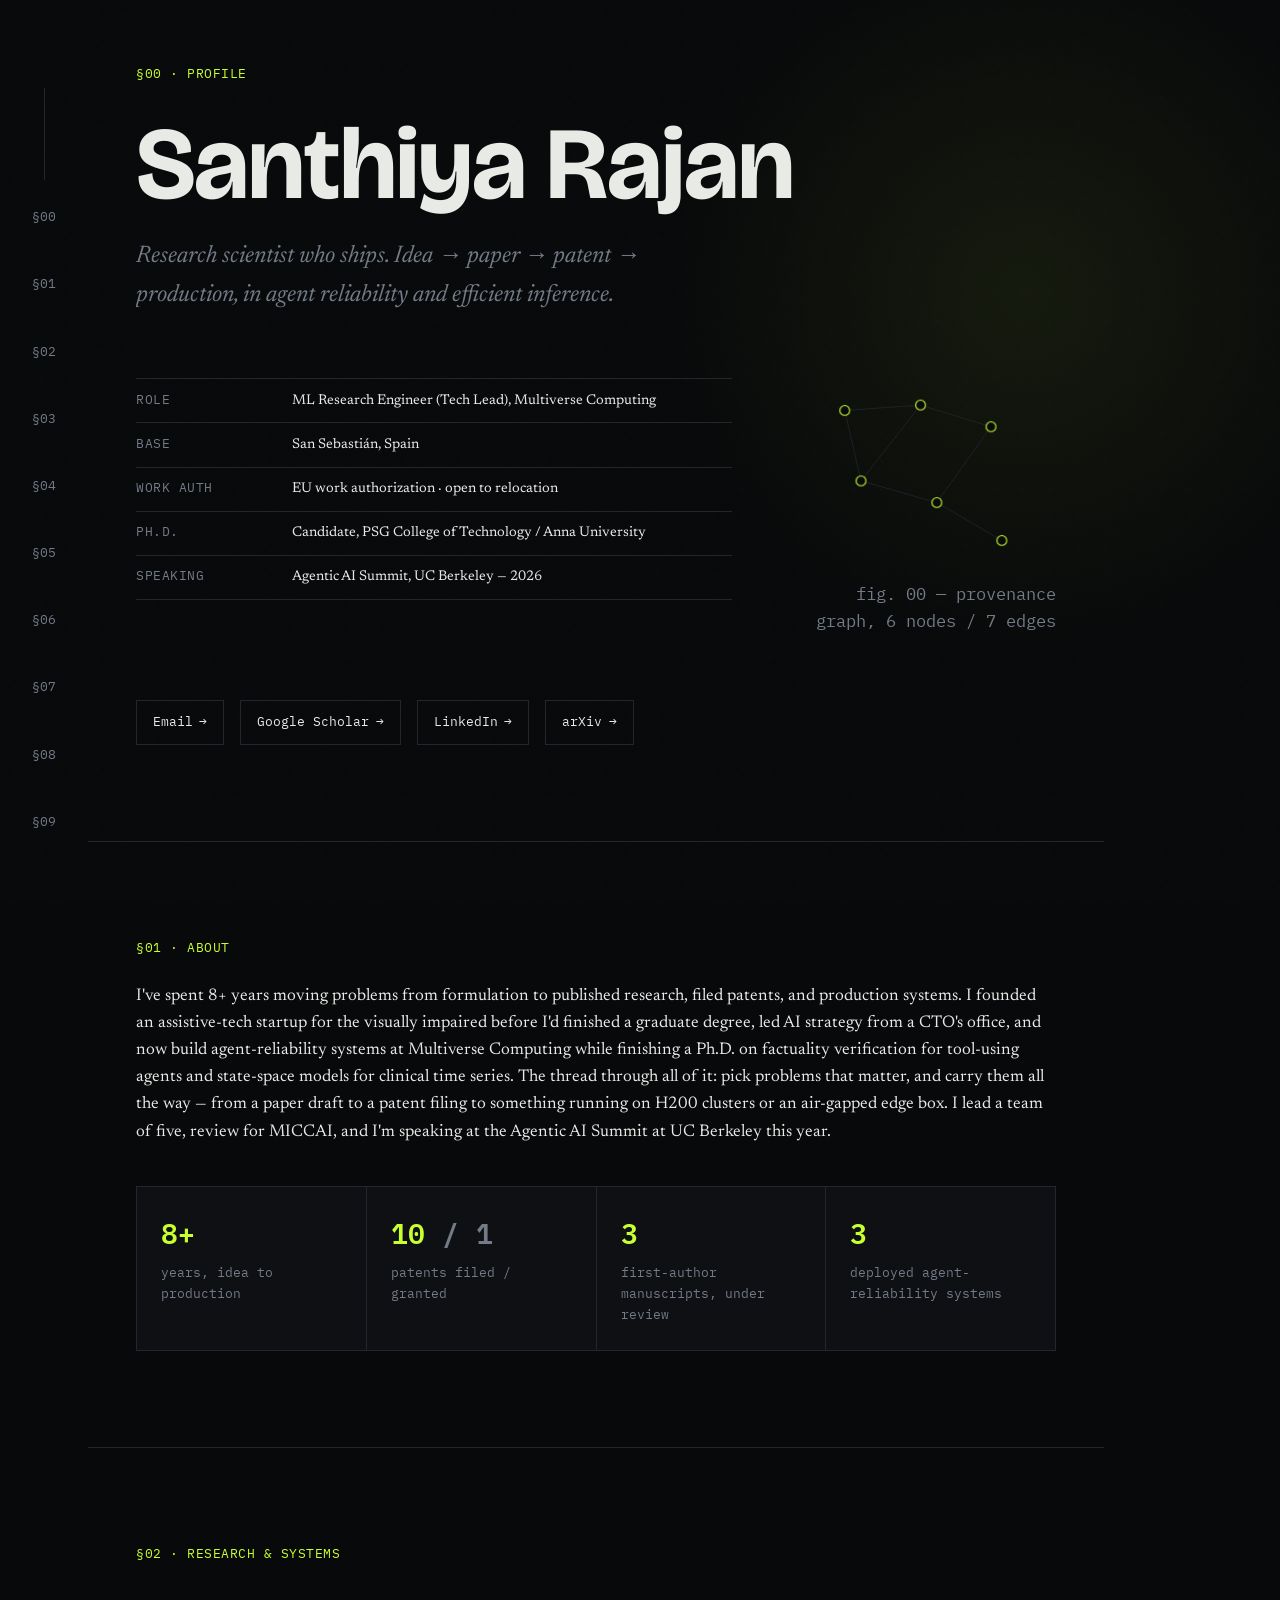
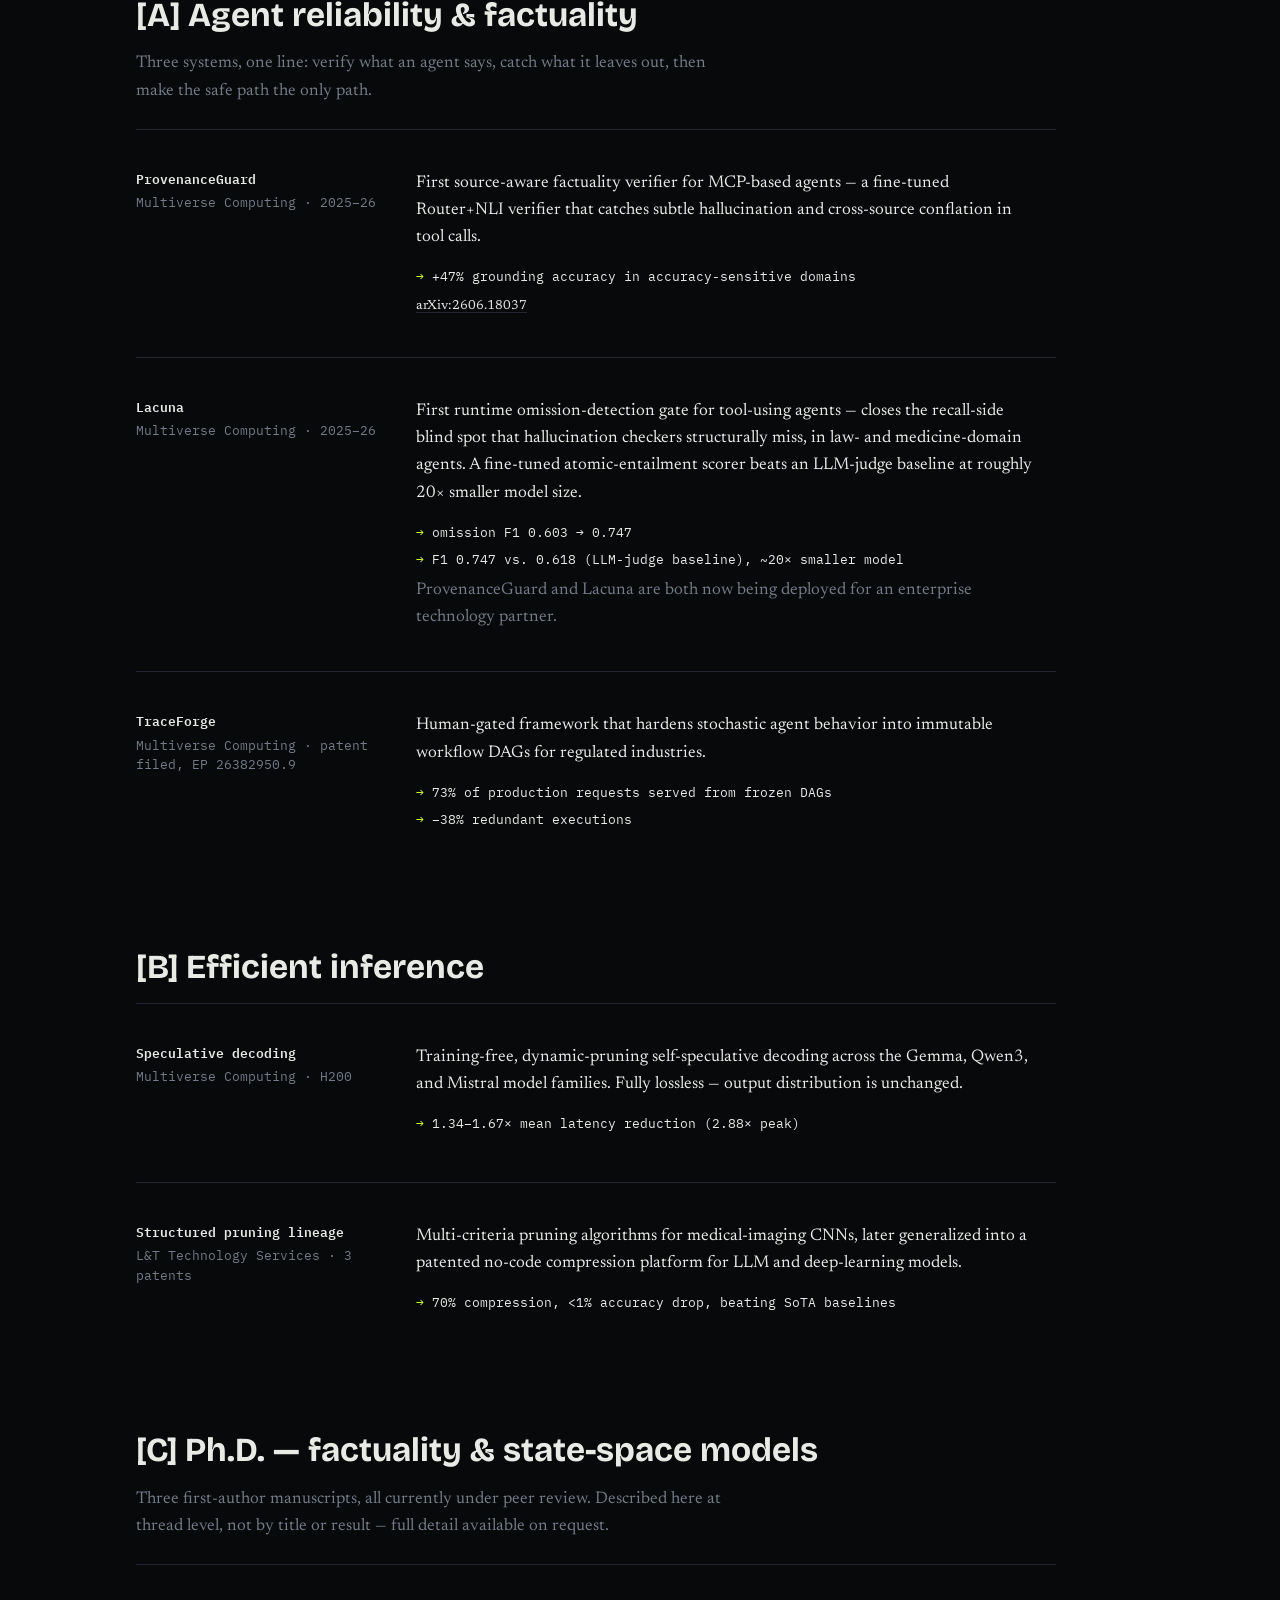
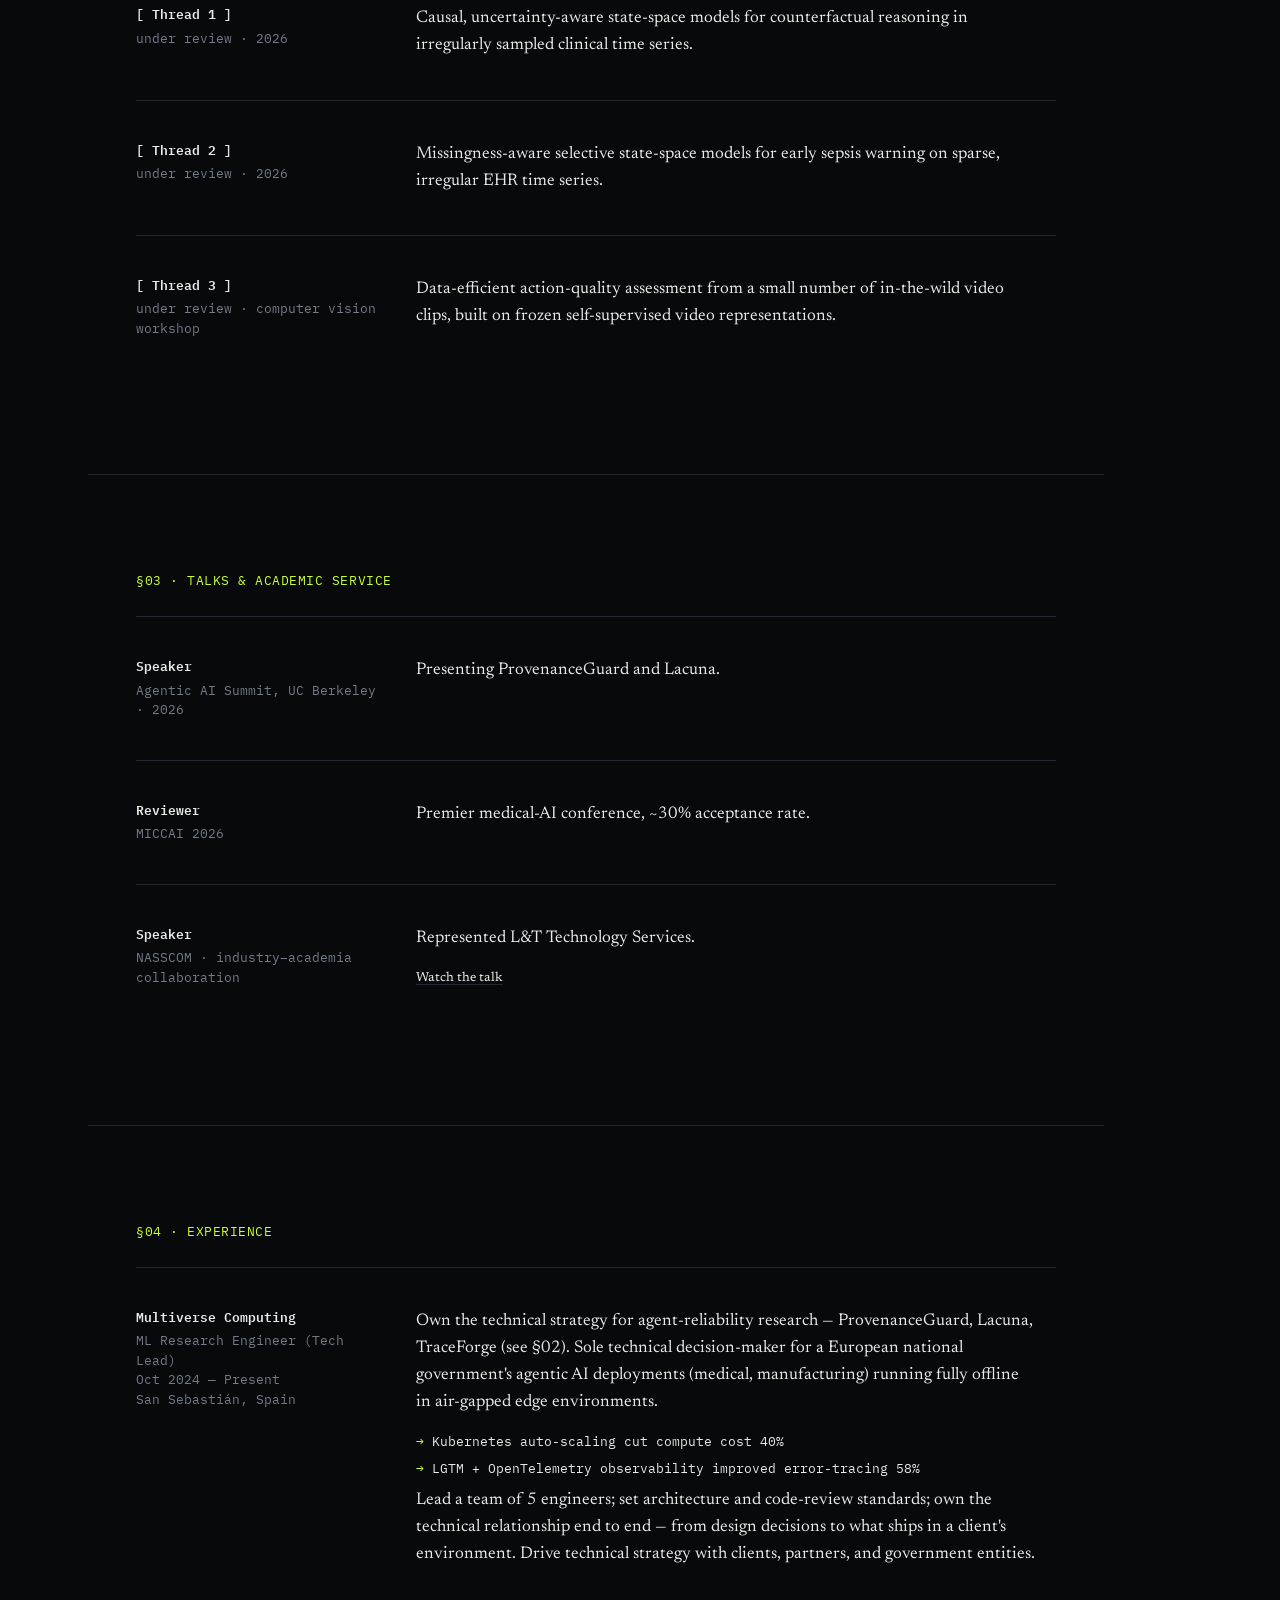
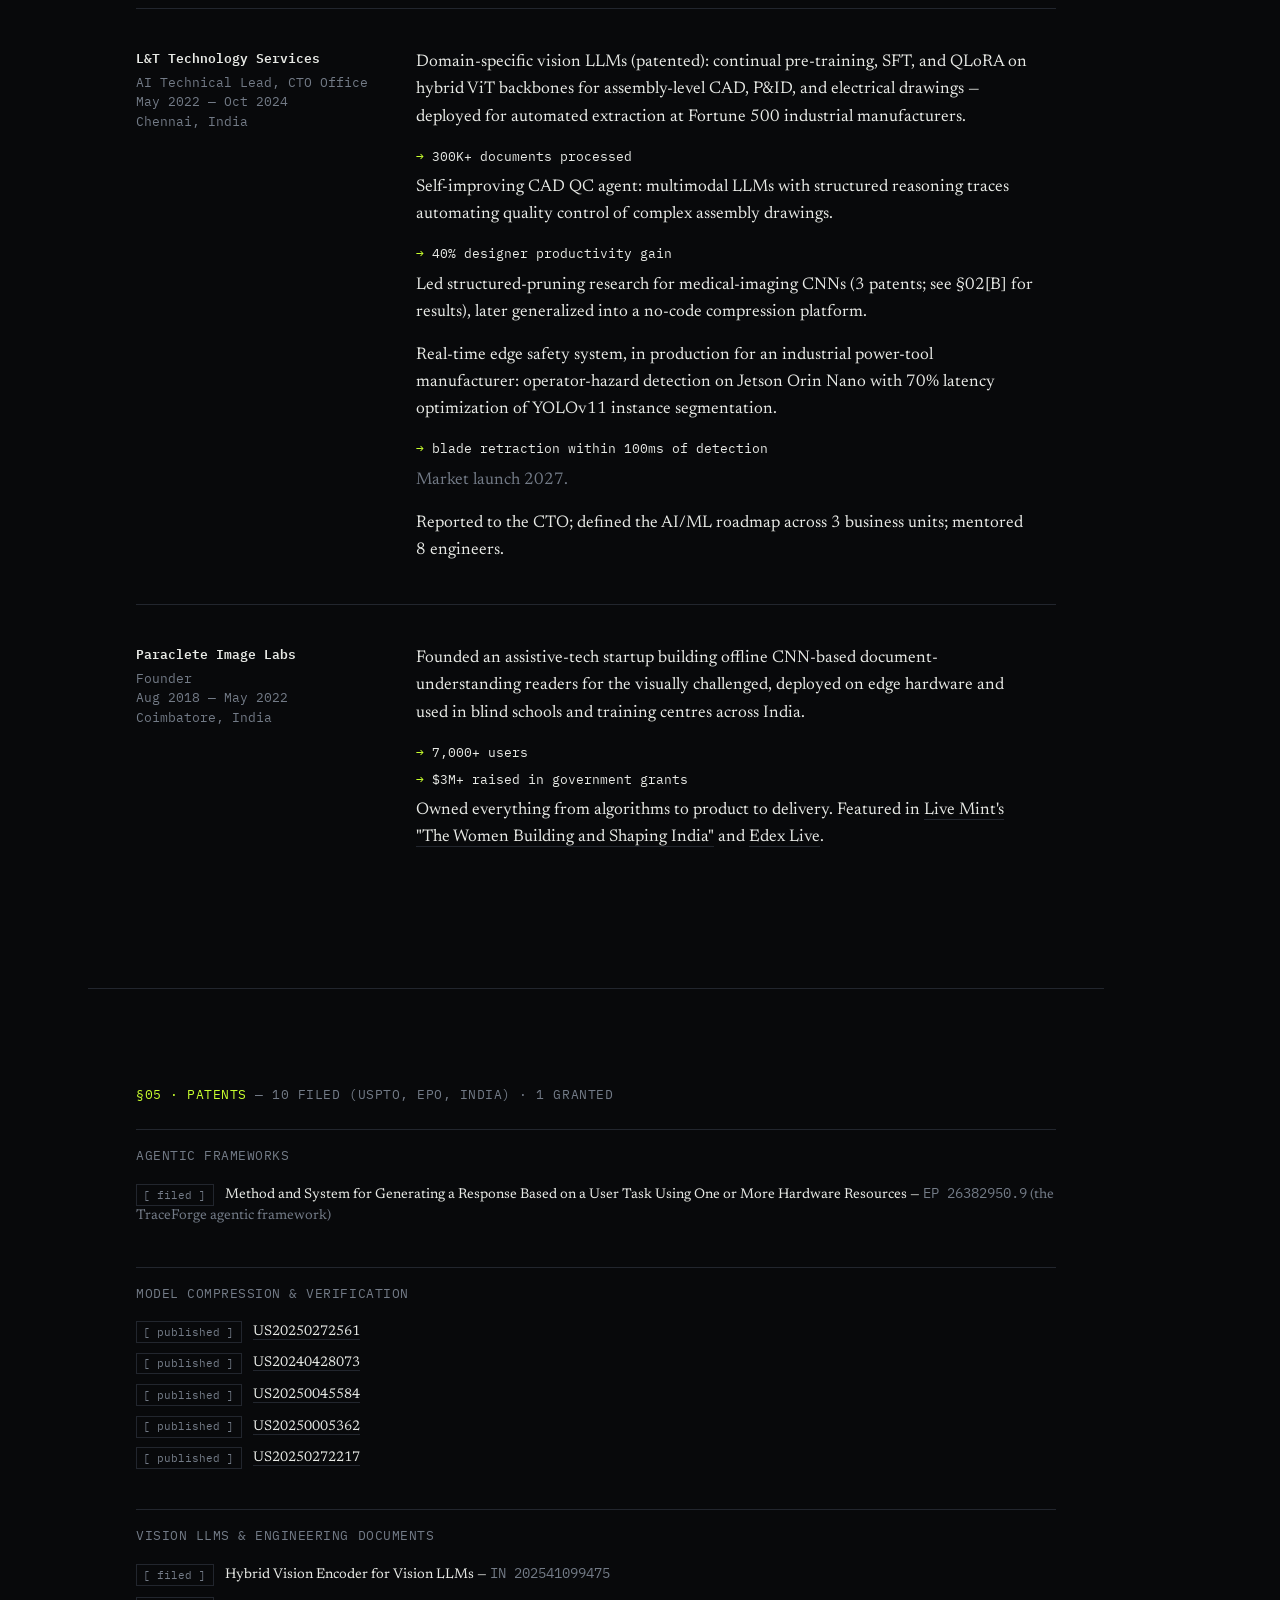
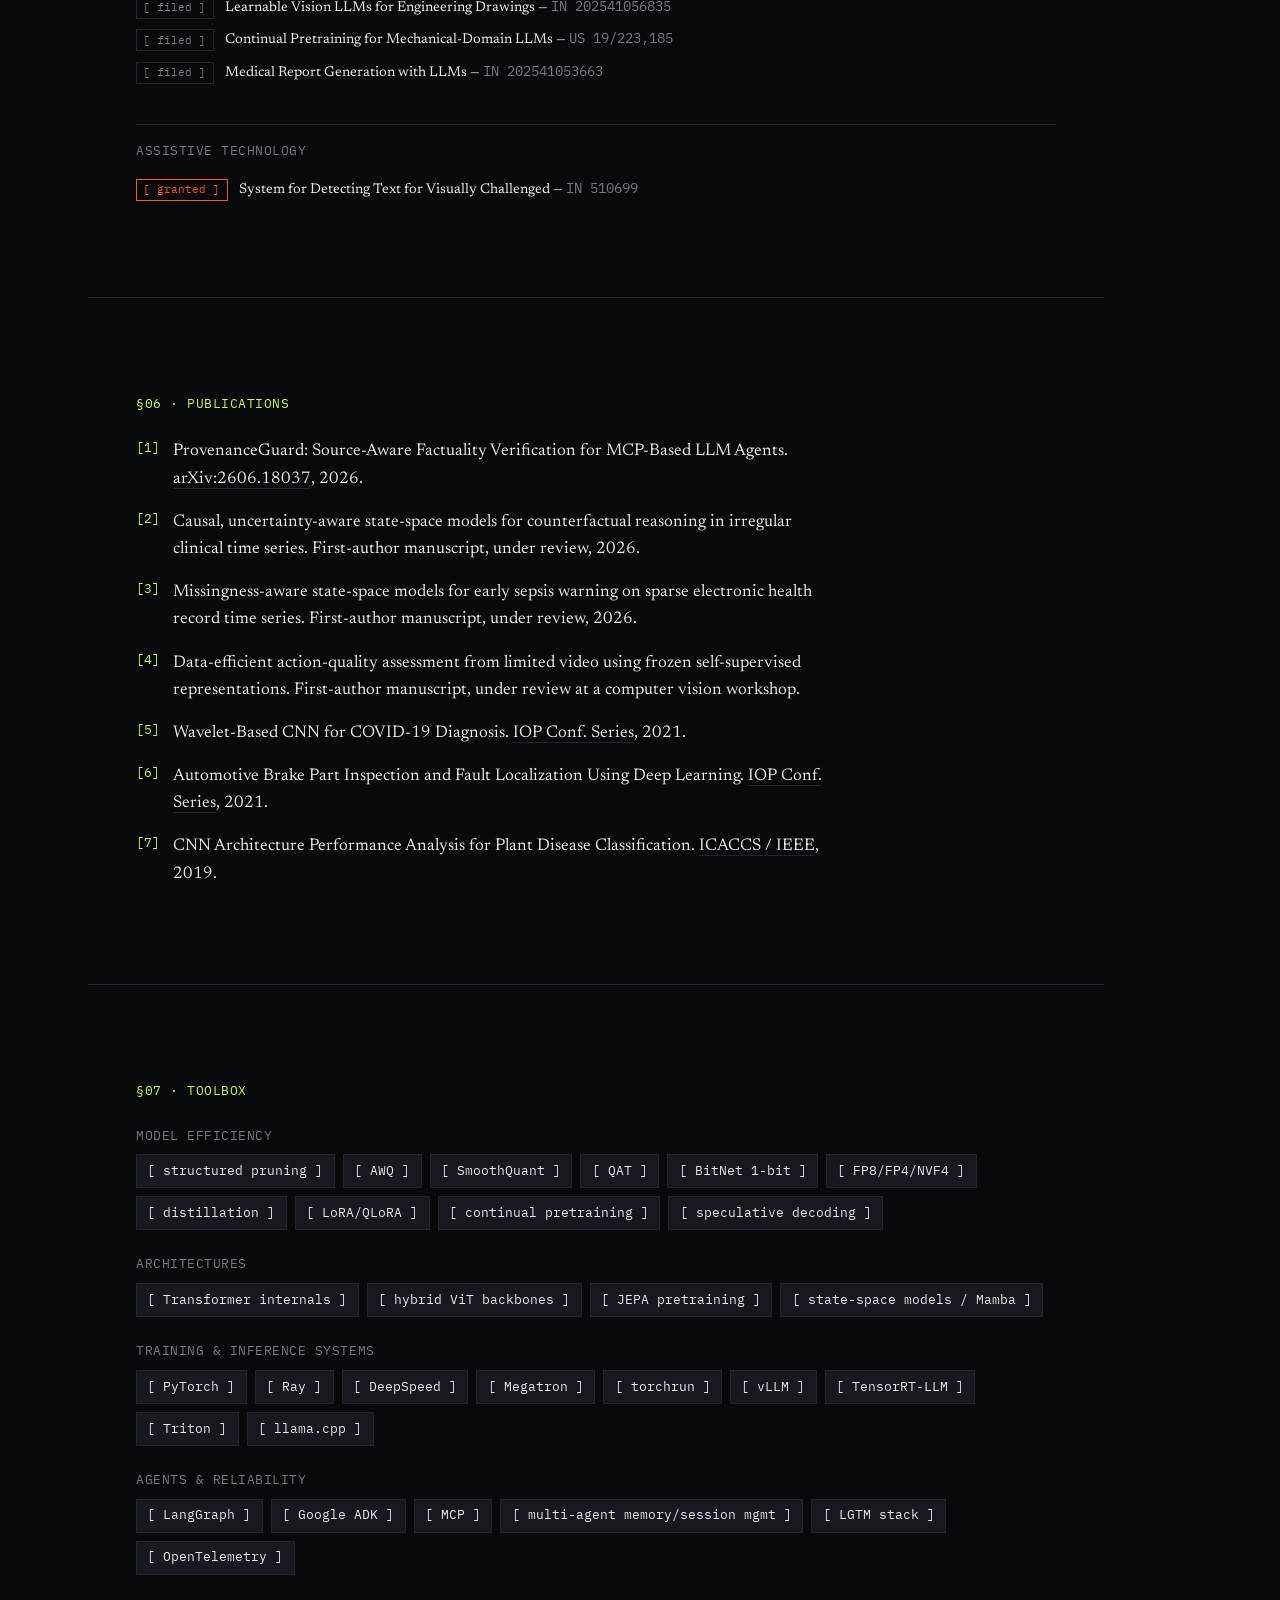
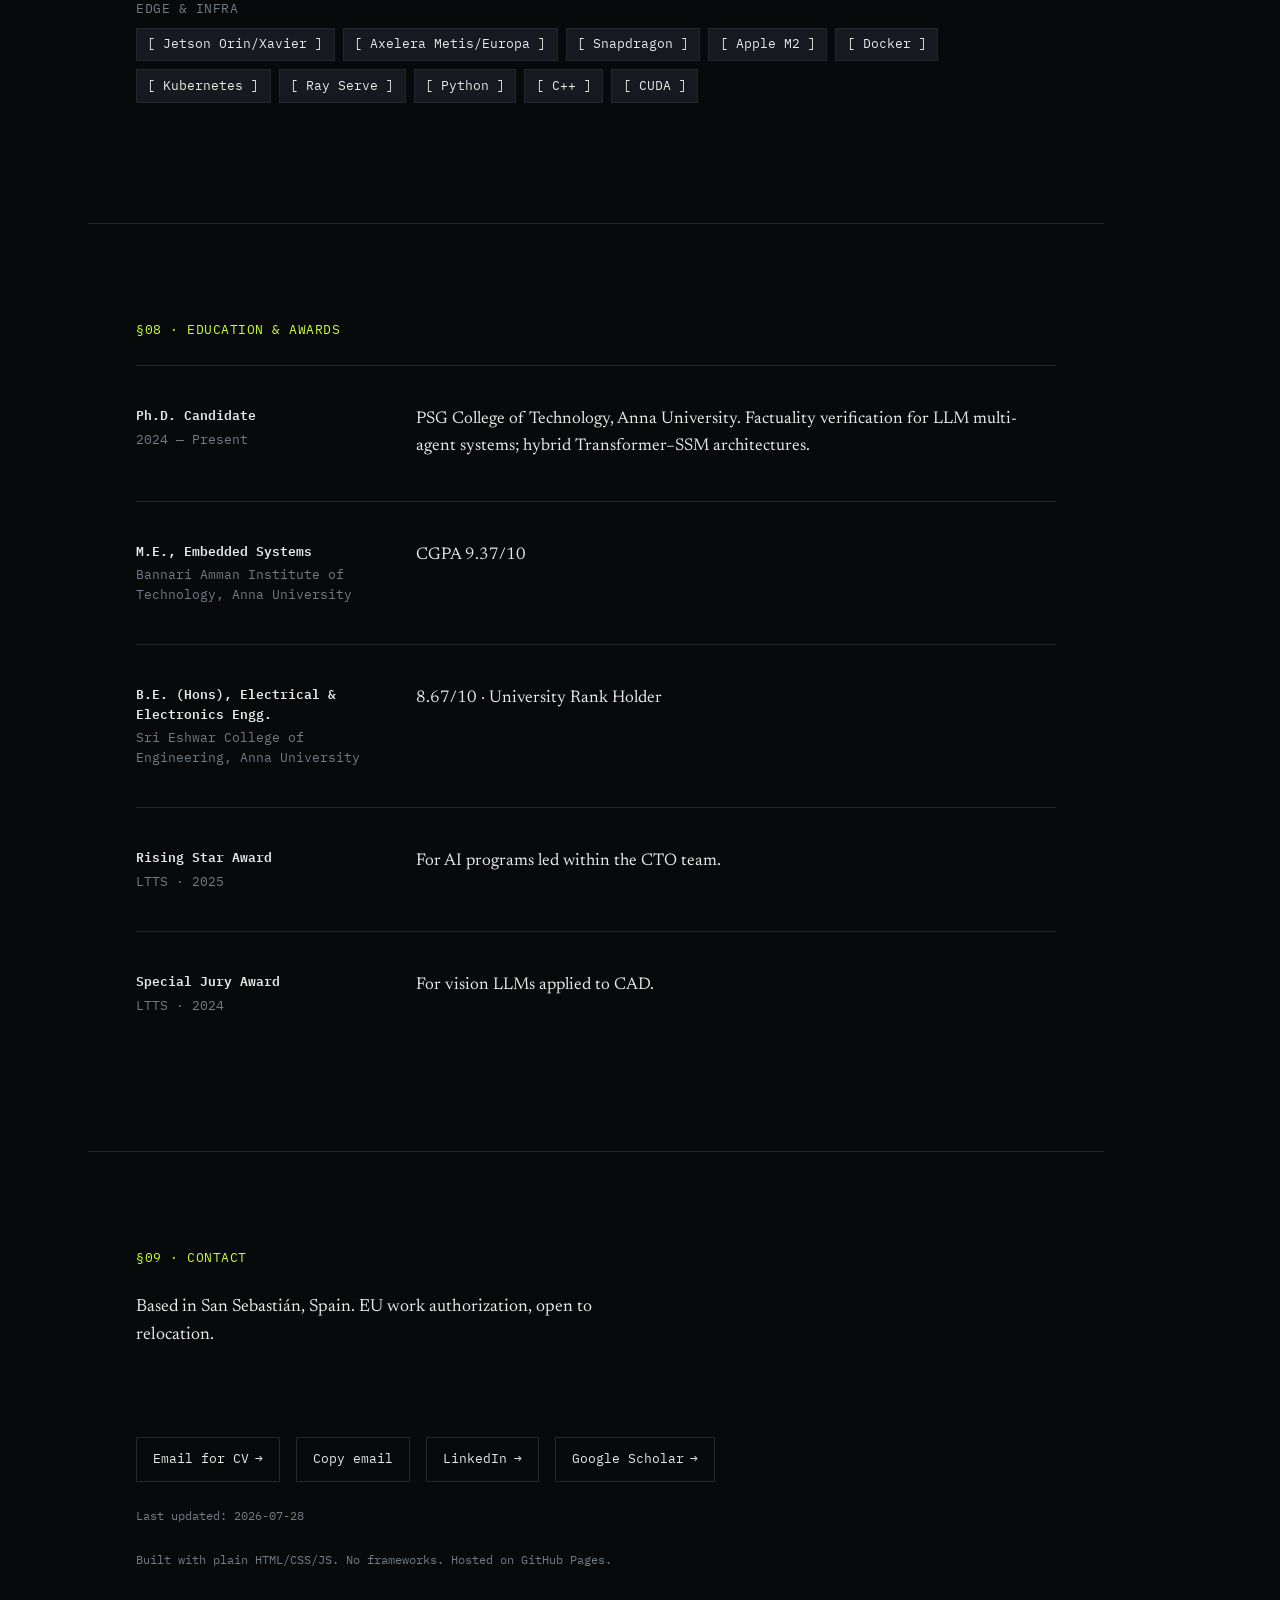
==== index.html @ de7279d2 "feat: initial portfolio site" ====
<!doctype html>
<html lang="en">
<head>
<meta charset="UTF-8">
<meta name="viewport" content="width=device-width, initial-scale=1.0">
<title>Santhiya Rajan — Applied AI Research Scientist</title>
<meta name="description" content="Santhiya Rajan — applied AI research scientist working on agent reliability, factuality verification, and efficient inference. Ph.D. candidate. Idea → paper → patent → production.">
<link rel="canonical" href="https://immanuelihs.github.io/">
<link rel="icon" type="image/svg+xml" href="assets/img/favicon.svg">

<meta property="og:type" content="website">
<meta property="og:title" content="Santhiya Rajan — Applied AI Research Scientist">
<meta property="og:description" content="Research scientist who ships. Idea → paper → patent → production, in agent reliability and efficient inference.">
<meta property="og:url" content="https://immanuelihs.github.io/">
<meta name="twitter:card" content="summary">
<meta name="twitter:title" content="Santhiya Rajan — Applied AI Research Scientist">
<meta name="twitter:description" content="Research scientist who ships. Idea → paper → patent → production.">

<link rel="preconnect" href="https://fonts.googleapis.com">
<link rel="preconnect" href="https://fonts.gstatic.com" crossorigin>
<link href="https://fonts.googleapis.com/css2?family=Bricolage+Grotesque:opsz,wght@12..96,200..800&family=Newsreader:ital,opsz,wght@0,6..72,200..800;1,6..72,200..800&family=IBM+Plex+Mono:ital,wght@0,400;0,500;0,600;1,400&display=swap" rel="stylesheet">

<link rel="stylesheet" href="css/tokens.css">
<link rel="stylesheet" href="css/style.css">

<script type="application/ld+json">
{
  "@context": "https://schema.org",
  "@type": "Person",
  "name": "Santhiya Rajan",
  "jobTitle": "ML Research Engineer (Tech Lead)",
  "worksFor": {
    "@type": "Organization",
    "name": "Multiverse Computing"
  },
  "url": "https://immanuelihs.github.io/",
  "email": "mailto:immanuelihs@gmail.com",
  "sameAs": [
    "https://www.linkedin.com/in/santhiya-rajan-990300259/",
    "https://scholar.google.com/citations?user=fiBE2xEAAAAJ&hl=en",
    "https://arxiv.org/abs/2606.18037"
  ]
}
</script>
</head>
<body>

<div class="scroll-progress" id="scroll-progress" aria-hidden="true"></div>
<div class="grain" aria-hidden="true"></div>
<div class="dot-grid" aria-hidden="true"></div>

<a class="skip-link" href="#main">Skip to content</a>

<nav class="top-nav" id="top-nav" aria-label="Section navigation">
  <a href="#hero" class="top-nav__brand">SR</a>
  <button class="top-nav__toggle" id="nav-toggle" aria-expanded="false" aria-controls="top-nav-list">§ Menu</button>
  <ul class="top-nav__list" id="top-nav-list">
    <li><a href="#about">§01 About</a></li>
    <li><a href="#research">§02 Research</a></li>
    <li><a href="#talks">§03 Talks</a></li>
    <li><a href="#experience">§04 Experience</a></li>
    <li><a href="#patents">§05 Patents</a></li>
    <li><a href="#publications">§06 Publications</a></li>
    <li><a href="#toolbox">§07 Toolbox</a></li>
    <li><a href="#education">§08 Education</a></li>
    <li><a href="#contact">§09 Contact</a></li>
  </ul>
</nav>

<div class="rail" aria-hidden="true">
  <div class="rail__line">
    <div class="rail__progress" id="rail-progress"></div>
  </div>
  <ol class="rail__numbers">
    <li><a href="#hero">§00</a></li>
    <li><a href="#about">§01</a></li>
    <li><a href="#research">§02</a></li>
    <li><a href="#talks">§03</a></li>
    <li><a href="#experience">§04</a></li>
    <li><a href="#patents">§05</a></li>
    <li><a href="#publications">§06</a></li>
    <li><a href="#toolbox">§07</a></li>
    <li><a href="#education">§08</a></li>
    <li><a href="#contact">§09</a></li>
  </ol>
</div>

<main id="main">

<!-- ============ §00 HERO ============ -->
<section class="hero" id="hero">
  <p class="section-num" aria-hidden="true">§00 · Profile</p>
  <h1 class="hero__name reveal-clip">Santhiya Rajan</h1>
  <p class="hero__tagline reveal-clip">Research scientist who ships. Idea → paper → patent → production, in agent reliability and efficient inference.</p>

  <div class="hero__grid">
    <dl class="spec-sheet reveal-up">
      <div class="spec-sheet__row">
        <dt>Role</dt>
        <dd>ML Research Engineer (Tech Lead), Multiverse Computing</dd>
      </div>
      <div class="spec-sheet__row">
        <dt>Base</dt>
        <dd>San Sebastián, Spain</dd>
      </div>
      <div class="spec-sheet__row">
        <dt>Work auth</dt>
        <dd>EU work authorization · open to relocation</dd>
      </div>
      <div class="spec-sheet__row">
        <dt>Ph.D.</dt>
        <dd>Candidate, PSG College of Technology / Anna University</dd>
      </div>
      <div class="spec-sheet__row">
        <dt>Speaking</dt>
        <dd>Agentic AI Summit, UC Berkeley — 2026</dd>
      </div>
    </dl>

    <figure class="hero__graphic reveal-up" aria-hidden="true">
      <svg viewBox="0 0 480 360" class="dag-svg" role="img" aria-label="Abstract diagram of a small directed graph, six nodes and seven edges, representing a provenance graph.">
        <g class="dag-edges">
          <path class="dag-edge" d="M90,60 L230,50" />
          <path class="dag-edge" d="M90,60 L120,190" />
          <path class="dag-edge" d="M230,50 L360,90" />
          <path class="dag-edge" d="M230,50 L120,190" />
          <path class="dag-edge" d="M120,190 L260,230" />
          <path class="dag-edge" d="M360,90 L260,230" />
          <path class="dag-edge" d="M260,230 L380,300" />
        </g>
        <g class="dag-nodes">
          <circle class="dag-node" cx="90" cy="60" r="9" />
          <circle class="dag-node" cx="230" cy="50" r="9" />
          <circle class="dag-node" cx="360" cy="90" r="9" />
          <circle class="dag-node" cx="120" cy="190" r="9" />
          <circle class="dag-node" cx="260" cy="230" r="9" />
          <circle class="dag-node" cx="380" cy="300" r="9" />
        </g>
      </svg>
      <figcaption class="mono muted">fig. 00 — provenance graph, 6 nodes / 7 edges</figcaption>
    </figure>
  </div>

  <div class="cta-row reveal-up">
    <a class="cta" href="mailto:immanuelihs@gmail.com" id="cta-email">Email <span class="mono">→</span></a>
    <a class="cta" href="https://scholar.google.com/citations?user=fiBE2xEAAAAJ&hl=en" target="_blank" rel="noopener">Google Scholar <span class="mono">→</span></a>
    <a class="cta" href="https://www.linkedin.com/in/santhiya-rajan-990300259/" target="_blank" rel="noopener">LinkedIn <span class="mono">→</span></a>
    <a class="cta" href="https://arxiv.org/abs/2606.18037" target="_blank" rel="noopener">arXiv <span class="mono">→</span></a>
  </div>
</section>

<!-- ============ §01 ABOUT ============ -->
<section class="section" id="about">
  <p class="section-num">§01 · About</p>
  <div class="section__body">
    <p class="prose reveal">
      I've spent 8+ years moving problems from formulation to published research, filed patents, and production
      systems. I founded an assistive-tech startup for the visually impaired before I'd finished a graduate degree,
      led AI strategy from a CTO's office, and now build agent-reliability systems at Multiverse Computing while
      finishing a Ph.D. on factuality verification for tool-using agents and state-space models for clinical time
      series. The thread through all of it: pick problems that matter, and carry them all the way — from a paper
      draft to a patent filing to something running on H200 clusters or an air-gapped edge box. I lead a team of
      five, review for MICCAI, and I'm speaking at the Agentic AI Summit at UC Berkeley this year.
    </p>
    <div class="stat-tiles reveal" style="--stagger:1">
      <div class="stat-tile">
        <p class="stat-tile__num mono">8+</p>
        <p class="stat-tile__label mono">years, idea to production</p>
      </div>
      <div class="stat-tile">
        <p class="stat-tile__num mono">10 <span class="muted">/ 1</span></p>
        <p class="stat-tile__label mono">patents filed / granted</p>
      </div>
      <div class="stat-tile">
        <p class="stat-tile__num mono">3</p>
        <p class="stat-tile__label mono">first-author manuscripts, under review</p>
      </div>
      <div class="stat-tile">
        <p class="stat-tile__num mono">3</p>
        <p class="stat-tile__label mono">deployed agent-reliability systems</p>
      </div>
    </div>
  </div>
</section>

<!-- ============ §02 RESEARCH ============ -->
<section class="section" id="research">
  <p class="section-num">§02 · Research &amp; Systems</p>

  <h2 class="thread-title reveal">[A] Agent reliability &amp; factuality</h2>
  <p class="thread-intro prose reveal">Three systems, one line: verify what an agent says, catch what it leaves out, then make the safe path the only path.</p>

  <div class="entry-list">
    <article class="entry reveal">
      <div class="entry__meta mono">
        <p class="entry__name">ProvenanceGuard</p>
        <p class="muted">Multiverse Computing · 2025–26</p>
      </div>
      <div class="entry__body">
        <p class="prose">First source-aware factuality verifier for MCP-based agents — a fine-tuned Router+NLI
        verifier that catches subtle hallucination and cross-source conflation in tool calls.</p>
        <p class="entry__metric mono"><span class="delta">→</span> +47% grounding accuracy in accuracy-sensitive domains</p>
        <p class="entry__link"><a href="https://arxiv.org/abs/2606.18037" target="_blank" rel="noopener">arXiv:2606.18037</a></p>
      </div>
    </article>

    <article class="entry reveal">
      <div class="entry__meta mono">
        <p class="entry__name">Lacuna</p>
        <p class="muted">Multiverse Computing · 2025–26</p>
      </div>
      <div class="entry__body">
        <p class="prose">First runtime omission-detection gate for tool-using agents — closes the recall-side blind
        spot that hallucination checkers structurally miss, in law- and medicine-domain agents. A fine-tuned
        atomic-entailment scorer beats an LLM-judge baseline at roughly 20× smaller model size.</p>
        <p class="entry__metric mono"><span class="delta">→</span> omission F1 0.603 → 0.747</p>
        <p class="entry__metric mono"><span class="delta">→</span> F1 0.747 vs. 0.618 (LLM-judge baseline), ~20× smaller model</p>
        <p class="prose muted">ProvenanceGuard and Lacuna are both now being deployed for an enterprise technology
        partner.</p>
      </div>
    </article>

    <article class="entry reveal">
      <div class="entry__meta mono">
        <p class="entry__name">TraceForge</p>
        <p class="muted">Multiverse Computing · patent filed, EP 26382950.9</p>
      </div>
      <div class="entry__body">
        <p class="prose">Human-gated framework that hardens stochastic agent behavior into immutable workflow DAGs
        for regulated industries.</p>
        <p class="entry__metric mono"><span class="delta">→</span> 73% of production requests served from frozen DAGs</p>
        <p class="entry__metric mono"><span class="delta">→</span> −38% redundant executions</p>
      </div>
    </article>
  </div>

  <h2 class="thread-title reveal">[B] Efficient inference</h2>
  <div class="entry-list">
    <article class="entry reveal">
      <div class="entry__meta mono">
        <p class="entry__name">Speculative decoding</p>
        <p class="muted">Multiverse Computing · H200</p>
      </div>
      <div class="entry__body">
        <p class="prose">Training-free, dynamic-pruning self-speculative decoding across the Gemma, Qwen3, and
        Mistral model families. Fully lossless — output distribution is unchanged.</p>
        <p class="entry__metric mono"><span class="delta">→</span> 1.34–1.67× mean latency reduction (2.88× peak)</p>
      </div>
    </article>

    <article class="entry reveal">
      <div class="entry__meta mono">
        <p class="entry__name">Structured pruning lineage</p>
        <p class="muted">L&amp;T Technology Services · 3 patents</p>
      </div>
      <div class="entry__body">
        <p class="prose">Multi-criteria pruning algorithms for medical-imaging CNNs, later generalized into a
        patented no-code compression platform for LLM and deep-learning models.</p>
        <p class="entry__metric mono"><span class="delta">→</span> 70% compression, &lt;1% accuracy drop, beating SoTA baselines</p>
      </div>
    </article>
  </div>

  <h2 class="thread-title reveal">[C] Ph.D. — factuality &amp; state-space models</h2>
  <p class="thread-intro prose reveal">Three first-author manuscripts, all currently under peer review. Described here at thread level, not by title or result — full detail available on request.</p>
  <div class="entry-list">
    <article class="entry reveal">
      <div class="entry__meta mono">
        <p class="entry__name">[ Thread 1 ]</p>
        <p class="muted">under review · 2026</p>
      </div>
      <div class="entry__body">
        <p class="prose">Causal, uncertainty-aware state-space models for counterfactual reasoning in irregularly
        sampled clinical time series.</p>
      </div>
    </article>
    <article class="entry reveal">
      <div class="entry__meta mono">
        <p class="entry__name">[ Thread 2 ]</p>
        <p class="muted">under review · 2026</p>
      </div>
      <div class="entry__body">
        <p class="prose">Missingness-aware selective state-space models for early sepsis warning on sparse,
        irregular EHR time series.</p>
      </div>
    </article>
    <article class="entry reveal">
      <div class="entry__meta mono">
        <p class="entry__name">[ Thread 3 ]</p>
        <p class="muted">under review · computer vision workshop</p>
      </div>
      <div class="entry__body">
        <p class="prose">Data-efficient action-quality assessment from a small number of in-the-wild video clips,
        built on frozen self-supervised video representations.</p>
      </div>
    </article>
  </div>
</section>

<!-- ============ §03 TALKS ============ -->
<section class="section" id="talks">
  <p class="section-num">§03 · Talks &amp; Academic Service</p>
  <div class="entry-list">
    <article class="entry reveal">
      <div class="entry__meta mono">
        <p class="entry__name">Speaker</p>
        <p class="muted">Agentic AI Summit, UC Berkeley · 2026</p>
      </div>
      <div class="entry__body">
        <p class="prose">Presenting ProvenanceGuard and Lacuna.</p>
      </div>
    </article>
    <article class="entry reveal">
      <div class="entry__meta mono">
        <p class="entry__name">Reviewer</p>
        <p class="muted">MICCAI 2026</p>
      </div>
      <div class="entry__body">
        <p class="prose">Premier medical-AI conference, ~30% acceptance rate.</p>
      </div>
    </article>
    <article class="entry reveal">
      <div class="entry__meta mono">
        <p class="entry__name">Speaker</p>
        <p class="muted">NASSCOM · industry–academia collaboration</p>
      </div>
      <div class="entry__body">
        <p class="prose">Represented L&amp;T Technology Services.</p>
        <p class="entry__link"><a href="https://www.youtube.com/watch?v=xCt2y7eg-38" target="_blank" rel="noopener">Watch the talk</a></p>
      </div>
    </article>
  </div>
</section>

<!-- ============ §04 EXPERIENCE ============ -->
<section class="section" id="experience">
  <p class="section-num">§04 · Experience</p>
  <div class="entry-list">
    <article class="entry reveal">
      <div class="entry__meta mono">
        <p class="entry__name">Multiverse Computing</p>
        <p class="muted">ML Research Engineer (Tech Lead)</p>
        <p class="muted">Oct 2024 — Present</p>
        <p class="muted">San Sebastián, Spain</p>
      </div>
      <div class="entry__body">
        <p class="prose">Own the technical strategy for agent-reliability research — ProvenanceGuard, Lacuna,
        TraceForge (see §02). Sole technical decision-maker for a European national government's agentic AI
        deployments (medical, manufacturing) running fully offline in air-gapped edge environments.</p>
        <p class="entry__metric mono"><span class="delta">→</span> Kubernetes auto-scaling cut compute cost 40%</p>
        <p class="entry__metric mono"><span class="delta">→</span> LGTM + OpenTelemetry observability improved error-tracing 58%</p>
        <p class="prose">Lead a team of 5 engineers; set architecture and code-review standards; own the technical
        relationship end to end — from design decisions to what ships in a client's environment. Drive technical
        strategy with clients, partners, and government entities.</p>
      </div>
    </article>

    <article class="entry reveal">
      <div class="entry__meta mono">
        <p class="entry__name">L&amp;T Technology Services</p>
        <p class="muted">AI Technical Lead, CTO Office</p>
        <p class="muted">May 2022 — Oct 2024</p>
        <p class="muted">Chennai, India</p>
      </div>
      <div class="entry__body">
        <p class="prose">Domain-specific vision LLMs (patented): continual pre-training, SFT, and QLoRA on hybrid
        ViT backbones for assembly-level CAD, P&amp;ID, and electrical drawings — deployed for automated extraction
        at Fortune 500 industrial manufacturers.</p>
        <p class="entry__metric mono"><span class="delta">→</span> 300K+ documents processed</p>
        <p class="prose">Self-improving CAD QC agent: multimodal LLMs with structured reasoning traces automating
        quality control of complex assembly drawings.</p>
        <p class="entry__metric mono"><span class="delta">→</span> 40% designer productivity gain</p>
        <p class="prose">Led structured-pruning research for medical-imaging CNNs (3 patents; see §02[B] for
        results), later generalized into a no-code compression platform.</p>
        <p class="prose">Real-time edge safety system, in production for an industrial power-tool manufacturer:
        operator-hazard detection on Jetson Orin Nano with 70% latency optimization of YOLOv11 instance
        segmentation.</p>
        <p class="entry__metric mono"><span class="delta">→</span> blade retraction within 100ms of detection</p>
        <p class="prose muted">Market launch 2027.</p>
        <p class="prose">Reported to the CTO; defined the AI/ML roadmap across 3 business units; mentored 8
        engineers.</p>
      </div>
    </article>

    <article class="entry reveal">
      <div class="entry__meta mono">
        <p class="entry__name">Paraclete Image Labs</p>
        <p class="muted">Founder</p>
        <p class="muted">Aug 2018 — May 2022</p>
        <p class="muted">Coimbatore, India</p>
      </div>
      <div class="entry__body">
        <p class="prose">Founded an assistive-tech startup building offline CNN-based document-understanding
        readers for the visually challenged, deployed on edge hardware and used in blind schools and training
        centres across India.</p>
        <p class="entry__metric mono"><span class="delta">→</span> 7,000+ users</p>
        <p class="entry__metric mono"><span class="delta">→</span> $3M+ raised in government grants</p>
        <p class="prose">Owned everything from algorithms to product to delivery. Featured in
        <a href="https://www.livemint.com/companies/people/the-women-building-and-shaping-india-11668784643442.html" target="_blank" rel="noopener">Live Mint's "The Women Building and Shaping India"</a>
        and
        <a href="https://www.edexlive.com/breaking/how-prakash-can-pave-the-way-for-assistive-education-in-regional-languages-for-the-blind-21916.html" target="_blank" rel="noopener">Edex Live</a>.</p>
      </div>
    </article>
  </div>
</section>

<!-- ============ §05 PATENTS ============ -->
<section class="section" id="patents">
  <p class="section-num">§05 · Patents <span class="mono muted">— 10 filed (USPTO, EPO, India) · 1 granted</span></p>

  <div class="patent-groups">
    <div class="patent-group reveal">
      <p class="patent-group__title mono">Agentic frameworks</p>
      <ul class="patent-list">
        <li><span class="tag mono">[ filed ]</span> Method and System for Generating a Response Based on a User Task Using One or More Hardware Resources — <span class="muted mono">EP 26382950.9</span> <span class="prose muted">(the TraceForge agentic framework)</span></li>
      </ul>
    </div>

    <div class="patent-group reveal">
      <p class="patent-group__title mono">Model compression &amp; verification</p>
      <ul class="patent-list">
        <li><span class="tag mono">[ published ]</span> <a href="https://patents.google.com/patent/US20250272561A1/en" target="_blank" rel="noopener">US20250272561</a></li>
        <li><span class="tag mono">[ published ]</span> <a href="https://patents.google.com/patent/US20240428073A1/en" target="_blank" rel="noopener">US20240428073</a></li>
        <li><span class="tag mono">[ published ]</span> <a href="https://patents.google.com/patent/US20250045584A1/en" target="_blank" rel="noopener">US20250045584</a></li>
        <li><span class="tag mono">[ published ]</span> <a href="https://patents.google.com/patent/US20250005362A1/en" target="_blank" rel="noopener">US20250005362</a></li>
        <li><span class="tag mono">[ published ]</span> <a href="https://patents.google.com/patent/US20250272217A1/en" target="_blank" rel="noopener">US20250272217</a></li>
      </ul>
    </div>

    <div class="patent-group reveal">
      <p class="patent-group__title mono">Vision LLMs &amp; engineering documents</p>
      <ul class="patent-list">
        <li><span class="tag mono">[ filed ]</span> Hybrid Vision Encoder for Vision LLMs — <span class="muted mono">IN 202541099475</span></li>
        <li><span class="tag mono">[ filed ]</span> Learnable Vision LLMs for Engineering Drawings — <span class="muted mono">IN 202541056835</span></li>
        <li><span class="tag mono">[ filed ]</span> Continual Pretraining for Mechanical-Domain LLMs — <span class="muted mono">US 19/223,185</span></li>
        <li><span class="tag mono">[ filed ]</span> Medical Report Generation with LLMs — <span class="muted mono">IN 202541053663</span></li>
      </ul>
    </div>

    <div class="patent-group reveal">
      <p class="patent-group__title mono">Assistive technology</p>
      <ul class="patent-list">
        <li><span class="tag tag--granted mono">[ granted ]</span> System for Detecting Text for Visually Challenged — <span class="muted mono">IN 510699</span></li>
      </ul>
    </div>
  </div>
</section>

<!-- ============ §06 PUBLICATIONS ============ -->
<section class="section" id="publications">
  <p class="section-num">§06 · Publications</p>
  <ol class="pub-list reveal">
    <li id="pub-1">ProvenanceGuard: Source-Aware Factuality Verification for MCP-Based LLM Agents. <a href="https://arxiv.org/abs/2606.18037" target="_blank" rel="noopener">arXiv:2606.18037</a>, 2026.</li>
    <li id="pub-2">Causal, uncertainty-aware state-space models for counterfactual reasoning in irregular clinical time series. First-author manuscript, under review, 2026.</li>
    <li id="pub-3">Missingness-aware state-space models for early sepsis warning on sparse electronic health record time series. First-author manuscript, under review, 2026.</li>
    <li id="pub-4">Data-efficient action-quality assessment from limited video using frozen self-supervised representations. First-author manuscript, under review at a computer vision workshop.</li>
    <li id="pub-5">Wavelet-Based CNN for COVID-19 Diagnosis. <a href="https://iopscience.iop.org/article/10.1088/1757-899X/1084/1/012015/meta" target="_blank" rel="noopener">IOP Conf. Series</a>, 2021.</li>
    <li id="pub-6">Automotive Brake Part Inspection and Fault Localization Using Deep Learning. <a href="https://iopscience.iop.org/article/10.1088/1757-899X/1059/1/012062/meta" target="_blank" rel="noopener">IOP Conf. Series</a>, 2021.</li>
    <li id="pub-7">CNN Architecture Performance Analysis for Plant Disease Classification. <a href="https://ieeexplore.ieee.org/abstract/document/8728282" target="_blank" rel="noopener">ICACCS / IEEE</a>, 2019.</li>
  </ol>
</section>

<!-- ============ §07 TOOLBOX ============ -->
<section class="section" id="toolbox">
  <p class="section-num">§07 · Toolbox</p>
  <div class="toolbox reveal">
    <div class="toolbox__group">
      <p class="toolbox__label mono">Model efficiency</p>
      <div class="chip-row">
        <span class="chip mono">[ structured pruning ]</span>
        <span class="chip mono">[ AWQ ]</span>
        <span class="chip mono">[ SmoothQuant ]</span>
        <span class="chip mono">[ QAT ]</span>
        <span class="chip mono">[ BitNet 1-bit ]</span>
        <span class="chip mono">[ FP8/FP4/NVF4 ]</span>
        <span class="chip mono">[ distillation ]</span>
        <span class="chip mono">[ LoRA/QLoRA ]</span>
        <span class="chip mono">[ continual pretraining ]</span>
        <span class="chip mono">[ speculative decoding ]</span>
      </div>
    </div>
    <div class="toolbox__group">
      <p class="toolbox__label mono">Architectures</p>
      <div class="chip-row">
        <span class="chip mono">[ Transformer internals ]</span>
        <span class="chip mono">[ hybrid ViT backbones ]</span>
        <span class="chip mono">[ JEPA pretraining ]</span>
        <span class="chip mono">[ state-space models / Mamba ]</span>
      </div>
    </div>
    <div class="toolbox__group">
      <p class="toolbox__label mono">Training &amp; inference systems</p>
      <div class="chip-row">
        <span class="chip mono">[ PyTorch ]</span>
        <span class="chip mono">[ Ray ]</span>
        <span class="chip mono">[ DeepSpeed ]</span>
        <span class="chip mono">[ Megatron ]</span>
        <span class="chip mono">[ torchrun ]</span>
        <span class="chip mono">[ vLLM ]</span>
        <span class="chip mono">[ TensorRT-LLM ]</span>
        <span class="chip mono">[ Triton ]</span>
        <span class="chip mono">[ llama.cpp ]</span>
      </div>
    </div>
    <div class="toolbox__group">
      <p class="toolbox__label mono">Agents &amp; reliability</p>
      <div class="chip-row">
        <span class="chip mono">[ LangGraph ]</span>
        <span class="chip mono">[ Google ADK ]</span>
        <span class="chip mono">[ MCP ]</span>
        <span class="chip mono">[ multi-agent memory/session mgmt ]</span>
        <span class="chip mono">[ LGTM stack ]</span>
        <span class="chip mono">[ OpenTelemetry ]</span>
      </div>
    </div>
    <div class="toolbox__group">
      <p class="toolbox__label mono">Edge &amp; infra</p>
      <div class="chip-row">
        <span class="chip mono">[ Jetson Orin/Xavier ]</span>
        <span class="chip mono">[ Axelera Metis/Europa ]</span>
        <span class="chip mono">[ Snapdragon ]</span>
        <span class="chip mono">[ Apple M2 ]</span>
        <span class="chip mono">[ Docker ]</span>
        <span class="chip mono">[ Kubernetes ]</span>
        <span class="chip mono">[ Ray Serve ]</span>
        <span class="chip mono">[ Python ]</span>
        <span class="chip mono">[ C++ ]</span>
        <span class="chip mono">[ CUDA ]</span>
      </div>
    </div>
  </div>
</section>

<!-- ============ §08 EDUCATION ============ -->
<section class="section" id="education">
  <p class="section-num">§08 · Education &amp; Awards</p>
  <div class="entry-list">
    <article class="entry reveal">
      <div class="entry__meta mono">
        <p class="entry__name">Ph.D. Candidate</p>
        <p class="muted">2024 — Present</p>
      </div>
      <div class="entry__body">
        <p class="prose">PSG College of Technology, Anna University. Factuality verification for LLM multi-agent
        systems; hybrid Transformer–SSM architectures.</p>
      </div>
    </article>
    <article class="entry reveal">
      <div class="entry__meta mono">
        <p class="entry__name">M.E., Embedded Systems</p>
        <p class="muted">Bannari Amman Institute of Technology, Anna University</p>
      </div>
      <div class="entry__body">
        <p class="prose mono">CGPA 9.37/10</p>
      </div>
    </article>
    <article class="entry reveal">
      <div class="entry__meta mono">
        <p class="entry__name">B.E. (Hons), Electrical &amp; Electronics Engg.</p>
        <p class="muted">Sri Eshwar College of Engineering, Anna University</p>
      </div>
      <div class="entry__body">
        <p class="prose mono">8.67/10 · University Rank Holder</p>
      </div>
    </article>
    <article class="entry reveal">
      <div class="entry__meta mono">
        <p class="entry__name">Rising Star Award</p>
        <p class="muted">LTTS · 2025</p>
      </div>
      <div class="entry__body">
        <p class="prose">For AI programs led within the CTO team.</p>
      </div>
    </article>
    <article class="entry reveal">
      <div class="entry__meta mono">
        <p class="entry__name">Special Jury Award</p>
        <p class="muted">LTTS · 2024</p>
      </div>
      <div class="entry__body">
        <p class="prose">For vision LLMs applied to CAD.</p>
      </div>
    </article>
  </div>
</section>

<!-- ============ §09 CONTACT ============ -->
<footer class="section footer" id="contact">
  <p class="section-num">§09 · Contact</p>
  <div class="footer__body">
    <p class="prose footer__lead">Based in San Sebastián, Spain. EU work authorization, open to relocation.</p>
    <div class="cta-row">
      <a class="cta" href="mailto:immanuelihs@gmail.com" id="cta-email-footer">Email for CV <span class="mono">→</span></a>
      <button class="cta cta--btn mono" id="copy-email-btn" type="button" data-email="immanuelihs@gmail.com">Copy email</button>
      <a class="cta" href="https://www.linkedin.com/in/santhiya-rajan-990300259/" target="_blank" rel="noopener">LinkedIn <span class="mono">→</span></a>
      <a class="cta" href="https://scholar.google.com/citations?user=fiBE2xEAAAAJ&hl=en" target="_blank" rel="noopener">Google Scholar <span class="mono">→</span></a>
    </div>
    <p class="mono muted footer__meta">Last updated: 2026-07-28</p>
    <p class="mono muted footer__meta">Built with plain HTML/CSS/JS. No frameworks. Hosted on GitHub Pages.</p>
  </div>
</footer>

</main>

<script src="js/main.js"></script>
</body>
</html>
---- css/tokens.css ----
/* ============================================================
   tokens.css — design tokens only (color / type / space / motion)
   ============================================================ */
:root {
  /* --- color --- */
  --bg:            #08090B;
  --surface:       #0E1014;
  --chip:          #16191F;
  --hairline:      #22262E;
  --muted:         #737B87;
  --text:          #E8EAE6;
  --accent:        #C8FF2E;
  --accent-dim:    #9FD421;
  --granted:       #FF5A1F;

  /* --- type --- */
  --font-display: "Bricolage Grotesque", "Helvetica Neue", Arial, sans-serif;
  --font-prose:   "Newsreader", "Iowan Old Style", Georgia, serif;
  --font-mono:    "IBM Plex Mono", "SF Mono", "Menlo", monospace;

  --fs-hero:    clamp(2.75rem, 8vw, 6.5rem);
  --fs-h2:      clamp(1.5rem, 3vw, 2.1rem);
  --fs-body:    1.0625rem;
  --fs-small:   0.875rem;
  --fs-mono:    0.8125rem;
  --fs-tagline: clamp(1.1rem, 2.2vw, 1.5rem);

  --lh-prose: 1.6;
  --lh-tight: 1.1;

  /* --- space --- */
  --space-1: 0.25rem;
  --space-2: 0.5rem;
  --space-3: 1rem;
  --space-4: 1.5rem;
  --space-5: 2.5rem;
  --space-6: 4rem;
  --space-7: 6rem;
  --space-8: 9rem;

  --gutter-rail: 88px;
  --content-max: 920px;
  --page-pad: clamp(1.25rem, 4vw, 3rem);

  /* --- motion --- */
  --dur-fast: 150ms;
  --dur-base: 400ms;
  --dur-slow: 900ms;
  --ease-out: cubic-bezier(0.16, 1, 0.3, 1);
  --stagger-step: 60ms;

  /* --- misc --- */
  --radius: 0px;
  --z-nav: 50;
  --z-progress: 60;
}
---- css/style.css ----
/* ============================================================
   style.css — reset, layout, components, responsive, print
   ============================================================ */

/* ---------- reset ---------- */
*, *::before, *::after { box-sizing: border-box; }
html, body { margin: 0; padding: 0; }
html { -webkit-text-size-adjust: 100%; scroll-behavior: smooth; }
@media (prefers-reduced-motion: reduce) {
  html { scroll-behavior: auto; }
}
body {
  background: var(--bg);
  color: var(--text);
  font-family: var(--font-prose);
  font-size: var(--fs-body);
  line-height: var(--lh-prose);
  overflow-x: hidden;
  min-height: 100vh;
}
img, svg { max-width: 100%; display: block; }
a { color: var(--text); text-decoration: none; }
ul, ol { margin: 0; padding: 0; list-style: none; }
h1, h2, h3, p, dl, dd, dt, figure, blockquote { margin: 0; }
button { font: inherit; cursor: pointer; }

.mono { font-family: var(--font-mono); }
.prose { font-family: var(--font-prose); }
.muted { color: var(--muted); }

/* ---------- skip link ---------- */
.skip-link {
  position: absolute;
  left: -9999px;
  top: 0;
  background: var(--accent);
  color: var(--bg);
  padding: 0.5rem 1rem;
  z-index: 100;
  font-family: var(--font-mono);
}
.skip-link:focus {
  left: var(--space-3);
  top: var(--space-3);
}

/* ---------- focus visibility ---------- */
a:focus-visible,
button:focus-visible {
  outline: 2px solid var(--accent);
  outline-offset: 3px;
}

/* ---------- atmosphere: dot grid + grain + glow ---------- */
.dot-grid {
  position: fixed;
  inset: 0;
  z-index: 0;
  pointer-events: none;
  background-image: radial-gradient(circle, rgba(232, 234, 230, 0.5) 1px, transparent 1px);
  background-size: 28px 28px;
  opacity: 0.035;
}
.grain {
  position: fixed;
  inset: 0;
  z-index: 1;
  pointer-events: none;
  opacity: 0.025;
  mix-blend-mode: overlay;
  background-image: url("data:image/svg+xml;utf8,<svg xmlns='http://www.w3.org/2000/svg'><filter id='n'><feTurbulence type='fractalNoise' baseFrequency='0.9' numOctaves='2' stitchTiles='stitch'/></filter><rect width='100%25' height='100%25' filter='url(%23n)'/></svg>");
}
body::before {
  content: "";
  position: fixed;
  top: -10%;
  right: -10%;
  width: 60vw;
  height: 60vw;
  max-width: 800px;
  max-height: 800px;
  background: radial-gradient(circle, rgba(200, 255, 46, 0.07), transparent 70%);
  z-index: 0;
  pointer-events: none;
}

/* ---------- scroll progress bar ---------- */
.scroll-progress {
  position: fixed;
  top: 0;
  left: 0;
  height: 2px;
  width: 0%;
  background: var(--accent);
  z-index: var(--z-progress);
  transition: width var(--dur-fast) linear;
}

/* ---------- top nav (mobile / tablet) ---------- */
.top-nav {
  display: none;
  position: sticky;
  top: 0;
  z-index: var(--z-nav);
  background: rgba(8, 9, 11, 0.92);
  backdrop-filter: blur(6px);
  border-bottom: 1px solid var(--hairline);
  padding: var(--space-2) var(--page-pad);
  align-items: center;
  justify-content: space-between;
}
.top-nav__brand {
  font-family: var(--font-mono);
  font-weight: 600;
  color: var(--accent);
}
.top-nav__toggle {
  background: none;
  border: 1px solid var(--hairline);
  color: var(--text);
  font-family: var(--font-mono);
  font-size: var(--fs-mono);
  padding: 0.4rem 0.7rem;
  min-height: 44px;
}
.top-nav__list {
  display: none;
  position: absolute;
  top: 100%;
  left: 0;
  right: 0;
  background: var(--surface);
  border-bottom: 1px solid var(--hairline);
  flex-direction: column;
  padding: var(--space-2) var(--page-pad) var(--space-4);
}
.top-nav__list.is-open { display: flex; }
.top-nav__list li a {
  display: block;
  padding: 0.75rem 0;
  font-family: var(--font-mono);
  font-size: var(--fs-mono);
  border-bottom: 1px solid var(--hairline);
  min-height: 44px;
}

/* ---------- rail (desktop) ---------- */
.rail {
  position: fixed;
  left: 0;
  top: 0;
  bottom: 0;
  width: var(--gutter-rail);
  display: flex;
  flex-direction: column;
  align-items: center;
  padding: var(--space-6) 0;
  z-index: 10;
}
.rail__line {
  position: relative;
  flex: 1;
  width: 1px;
  background: var(--hairline);
  margin: var(--space-4) 0;
}
.rail__progress {
  position: absolute;
  top: 0;
  left: 0;
  width: 100%;
  height: 0%;
  background: var(--accent);
}
.rail__numbers {
  display: flex;
  flex-direction: column;
  gap: var(--space-5);
  writing-mode: horizontal-tb;
}
.rail__numbers a {
  font-family: var(--font-mono);
  font-size: var(--fs-mono);
  color: var(--muted);
  transition: color var(--dur-fast) var(--ease-out);
}
.rail__numbers a:hover,
.rail__numbers a:focus-visible { color: var(--accent); }

/* ---------- main layout ---------- */
main {
  margin-left: var(--gutter-rail);
  position: relative;
  z-index: 2;
}
.section, .hero, .footer {
  padding: var(--space-7) var(--page-pad);
  max-width: calc(var(--content-max) + 2 * var(--page-pad));
  border-bottom: 1px solid var(--hairline);
}
.footer { border-bottom: none; }

.section-num {
  font-family: var(--font-mono);
  font-size: var(--fs-mono);
  color: var(--accent);
  text-transform: uppercase;
  letter-spacing: 0.04em;
  margin-bottom: var(--space-4);
}

/* ---------- hero ---------- */
.hero { padding-top: var(--space-6); }
.hero__name {
  font-family: var(--font-display);
  font-weight: 700;
  font-size: var(--fs-hero);
  line-height: var(--lh-tight);
  letter-spacing: -0.01em;
  max-width: 100%;
}
.hero__tagline {
  font-family: var(--font-prose);
  font-style: italic;
  font-size: var(--fs-tagline);
  color: var(--muted);
  max-width: 42ch;
  margin-top: var(--space-3);
}
.hero__grid {
  display: grid;
  grid-template-columns: 1fr auto;
  gap: var(--space-6);
  align-items: start;
  margin-top: var(--space-6);
}
.spec-sheet {
  display: flex;
  flex-direction: column;
  gap: 0;
  border-top: 1px solid var(--hairline);
}
.spec-sheet__row {
  display: grid;
  grid-template-columns: 140px 1fr;
  gap: var(--space-3);
  padding: 0.65rem 0;
  border-bottom: 1px solid var(--hairline);
}
.spec-sheet__row dt {
  font-family: var(--font-mono);
  font-size: var(--fs-mono);
  color: var(--muted);
  text-transform: uppercase;
  letter-spacing: 0.04em;
}
.spec-sheet__row dd {
  font-family: var(--font-prose);
  font-size: var(--fs-small);
}
.hero__graphic {
  width: 260px;
  justify-self: end;
}
.dag-svg { width: 100%; height: auto; }
.dag-edge {
  fill: none;
  stroke: var(--hairline);
  stroke-width: 1.5;
}
.dag-node {
  fill: var(--bg);
  stroke: var(--accent);
  stroke-width: 2;
}
.hero__graphic figcaption { margin-top: var(--space-2); text-align: right; }

/* draw-on animation for the DAG */
.dag-edge {
  stroke-dasharray: 260;
  stroke-dashoffset: 260;
  animation: draw 1.6s var(--ease-out) forwards;
}
.dag-nodes .dag-node {
  opacity: 0;
  animation: fadein 0.5s var(--ease-out) forwards;
}
.dag-nodes .dag-node:nth-of-type(1) { animation-delay: 0.1s; }
.dag-nodes .dag-node:nth-of-type(2) { animation-delay: 0.5s; }
.dag-nodes .dag-node:nth-of-type(3) { animation-delay: 0.8s; }
.dag-nodes .dag-node:nth-of-type(4) { animation-delay: 0.9s; }
.dag-nodes .dag-node:nth-of-type(5) { animation-delay: 1.2s; }
.dag-nodes .dag-node:nth-of-type(6) { animation-delay: 1.5s; }
@keyframes draw { to { stroke-dashoffset: 0; } }
@keyframes fadein { to { opacity: 1; } }

@media (prefers-reduced-motion: reduce) {
  .dag-edge { stroke-dashoffset: 0; animation: none; }
  .dag-node { opacity: 1; animation: none; }
}

/* ---------- CTA row ---------- */
.cta-row {
  display: flex;
  flex-wrap: wrap;
  gap: var(--space-3);
  margin-top: var(--space-6);
}
.cta {
  font-family: var(--font-mono);
  font-size: var(--fs-mono);
  padding: 0.7rem 1rem;
  border: 1px solid var(--hairline);
  min-height: 44px;
  display: inline-flex;
  align-items: center;
  gap: 0.4rem;
  transition: border-color var(--dur-fast) var(--ease-out), color var(--dur-fast) var(--ease-out);
}
.cta:hover, .cta:focus-visible {
  border-color: var(--accent);
  color: var(--accent);
}
.cta--btn { background: transparent; color: var(--text); border: 1px solid var(--hairline); }

/* ---------- link underline on hover (prose links) ---------- */
.prose a, .entry__link a, .pub-list a, .patent-list a {
  position: relative;
  color: var(--text);
  border-bottom: 1px solid var(--hairline);
  transition: color var(--dur-fast) var(--ease-out), border-color var(--dur-fast) var(--ease-out);
}
.prose a:hover, .entry__link a:hover, .pub-list a:hover, .patent-list a:hover,
.prose a:focus-visible, .entry__link a:focus-visible, .pub-list a:focus-visible, .patent-list a:focus-visible {
  color: var(--accent);
  border-color: var(--accent);
}

/* ---------- about / stat tiles ---------- */
.section__body { max-width: var(--content-max); }
.stat-tiles {
  display: grid;
  grid-template-columns: repeat(4, 1fr);
  gap: 1px;
  background: var(--hairline);
  margin-top: var(--space-5);
  border: 1px solid var(--hairline);
}
.stat-tile {
  background: var(--surface);
  padding: var(--space-4);
}
.stat-tile__num {
  font-size: 1.75rem;
  color: var(--accent);
  font-weight: 600;
}
.stat-tile__label {
  font-size: var(--fs-mono);
  color: var(--muted);
  margin-top: var(--space-2);
}

/* ---------- research threads ---------- */
.thread-title {
  font-family: var(--font-display);
  font-size: var(--fs-h2);
  margin-top: var(--space-6);
  margin-bottom: var(--space-2);
}
.thread-title:first-of-type { margin-top: 0; }
.thread-intro { max-width: 60ch; color: var(--muted); margin-bottom: var(--space-4); }

/* ---------- entry list (research / experience / education) ---------- */
.entry-list { display: flex; flex-direction: column; }
.entry {
  display: grid;
  grid-template-columns: 240px 1fr;
  gap: var(--space-5);
  padding: var(--space-5) 0;
  border-top: 1px solid var(--hairline);
}
.entry-list .entry:last-child { border-bottom: none; }
.entry__meta p { font-size: var(--fs-mono); line-height: 1.5; }
.entry__name { color: var(--text); font-weight: 600; margin-bottom: 0.25rem; }
.entry__body { max-width: 62ch; }
.entry__body .prose { margin-bottom: var(--space-3); }
.entry__body .prose:last-child { margin-bottom: 0; }
.entry__metric {
  font-size: var(--fs-mono);
  color: var(--text);
  margin: 0.4rem 0;
}
.delta { color: var(--accent); }
.entry__link { margin-top: var(--space-2); font-size: var(--fs-mono); }

/* ---------- patents ---------- */
.patent-groups { display: flex; flex-direction: column; gap: var(--space-5); margin-top: var(--space-4); }
.patent-group__title {
  font-size: var(--fs-mono);
  text-transform: uppercase;
  letter-spacing: 0.04em;
  color: var(--muted);
  border-top: 1px solid var(--hairline);
  padding-top: var(--space-3);
  margin-bottom: var(--space-3);
}
.patent-list { display: flex; flex-direction: column; gap: 0.6rem; }
.patent-list li {
  font-family: var(--font-prose);
  font-size: var(--fs-small);
  line-height: 1.5;
}
.tag {
  display: inline-block;
  font-size: 0.7rem;
  color: var(--muted);
  border: 1px solid var(--hairline);
  padding: 0.1rem 0.4rem;
  margin-right: 0.5rem;
  vertical-align: middle;
}
.tag--granted { color: var(--granted); border-color: var(--granted); }

/* ---------- publications ---------- */
.pub-list { display: flex; flex-direction: column; gap: var(--space-3); counter-reset: pub; max-width: 70ch; }
.pub-list li {
  font-family: var(--font-prose);
  font-size: var(--fs-body);
  line-height: 1.6;
  padding-left: 2.2em;
  position: relative;
  counter-increment: pub;
}
.pub-list li::before {
  content: "[" counter(pub) "]";
  position: absolute;
  left: 0;
  font-family: var(--font-mono);
  font-size: var(--fs-mono);
  color: var(--accent);
}

/* ---------- toolbox ---------- */
.toolbox__group { margin-bottom: var(--space-4); }
.toolbox__label {
  font-size: var(--fs-mono);
  color: var(--muted);
  text-transform: uppercase;
  letter-spacing: 0.04em;
  margin-bottom: var(--space-2);
}
.chip-row { display: flex; flex-wrap: wrap; gap: 0.5rem; }
.chip {
  background: var(--chip);
  border: 1px solid var(--hairline);
  padding: 0.35rem 0.65rem;
  font-size: var(--fs-mono);
  color: var(--text);
}

/* ---------- footer ---------- */
.footer__lead { font-size: 1.1rem; max-width: 50ch; }
.footer__body { display: flex; flex-direction: column; gap: var(--space-4); }
.footer__meta { font-size: 0.75rem; }

/* ---------- scroll reveal (progressive enhancement) ---------- */
.reveal, .reveal-up, .reveal-clip {
  opacity: 1;
}
.js .reveal, .js .reveal-up {
  opacity: 0;
  transform: translateY(16px);
  transition: opacity var(--dur-base) var(--ease-out), transform var(--dur-base) var(--ease-out);
  transition-delay: calc(var(--stagger, 0) * var(--stagger-step));
}
.js .reveal.is-visible, .js .reveal-up.is-visible {
  opacity: 1;
  transform: translateY(0);
}
.js .reveal-clip {
  clip-path: inset(0 0 100% 0);
  opacity: 1;
  transition: clip-path var(--dur-slow) var(--ease-out);
}
.js .reveal-clip.is-visible {
  clip-path: inset(0 0 0% 0);
}
@media (prefers-reduced-motion: reduce) {
  .js .reveal, .js .reveal-up, .js .reveal-clip {
    opacity: 1 !important;
    transform: none !important;
    clip-path: none !important;
    transition: none !important;
  }
}

/* ---------- copy email button feedback ---------- */
.cta--btn[data-copied="true"]::after {
  content: " ✓";
  color: var(--accent);
}

/* ============================================================
   responsive
   ============================================================ */
@media (max-width: 1023px) {
  .rail { display: none; }
  main { margin-left: 0; }
  .top-nav { display: flex; }
}

@media (max-width: 900px) {
  .hero__grid { grid-template-columns: 1fr; }
  .hero__graphic { justify-self: start; width: 220px; margin-top: var(--space-4); }
  .entry { grid-template-columns: 1fr; gap: var(--space-2); }
  .stat-tiles { grid-template-columns: repeat(2, 1fr); }
}

@media (max-width: 640px) {
  .spec-sheet__row { grid-template-columns: 110px 1fr; }
  .cta-row { flex-direction: column; align-items: stretch; }
  .cta { justify-content: space-between; }
  .stat-tiles { grid-template-columns: 1fr; }
}

/* ============================================================
   print
   ============================================================ */
@media print {
  .rail, .top-nav, .scroll-progress, .dot-grid, .grain, .hero__graphic, .skip-link {
    display: none !important;
  }
  body::before { display: none !important; }
  body {
    background: #fff;
    color: #000;
  }
  main { margin-left: 0; }
  .section, .hero, .footer {
    border-bottom: 1px solid #ccc;
    page-break-inside: avoid;
  }
  a { color: #000; text-decoration: underline; }
  a::after {
    content: " (" attr(href) ")";
    font-size: 0.75em;
    color: #333;
  }
  .section-num, .delta, .stat-tile__num, .tag--granted { color: #000 !important; }
  .chip, .tag { border-color: #999; }

  /* force all scroll-reveal content visible regardless of observer state */
  .reveal, .reveal-up, .reveal-clip {
    opacity: 1 !important;
    transform: none !important;
    clip-path: none !important;
    transition: none !important;
  }
}
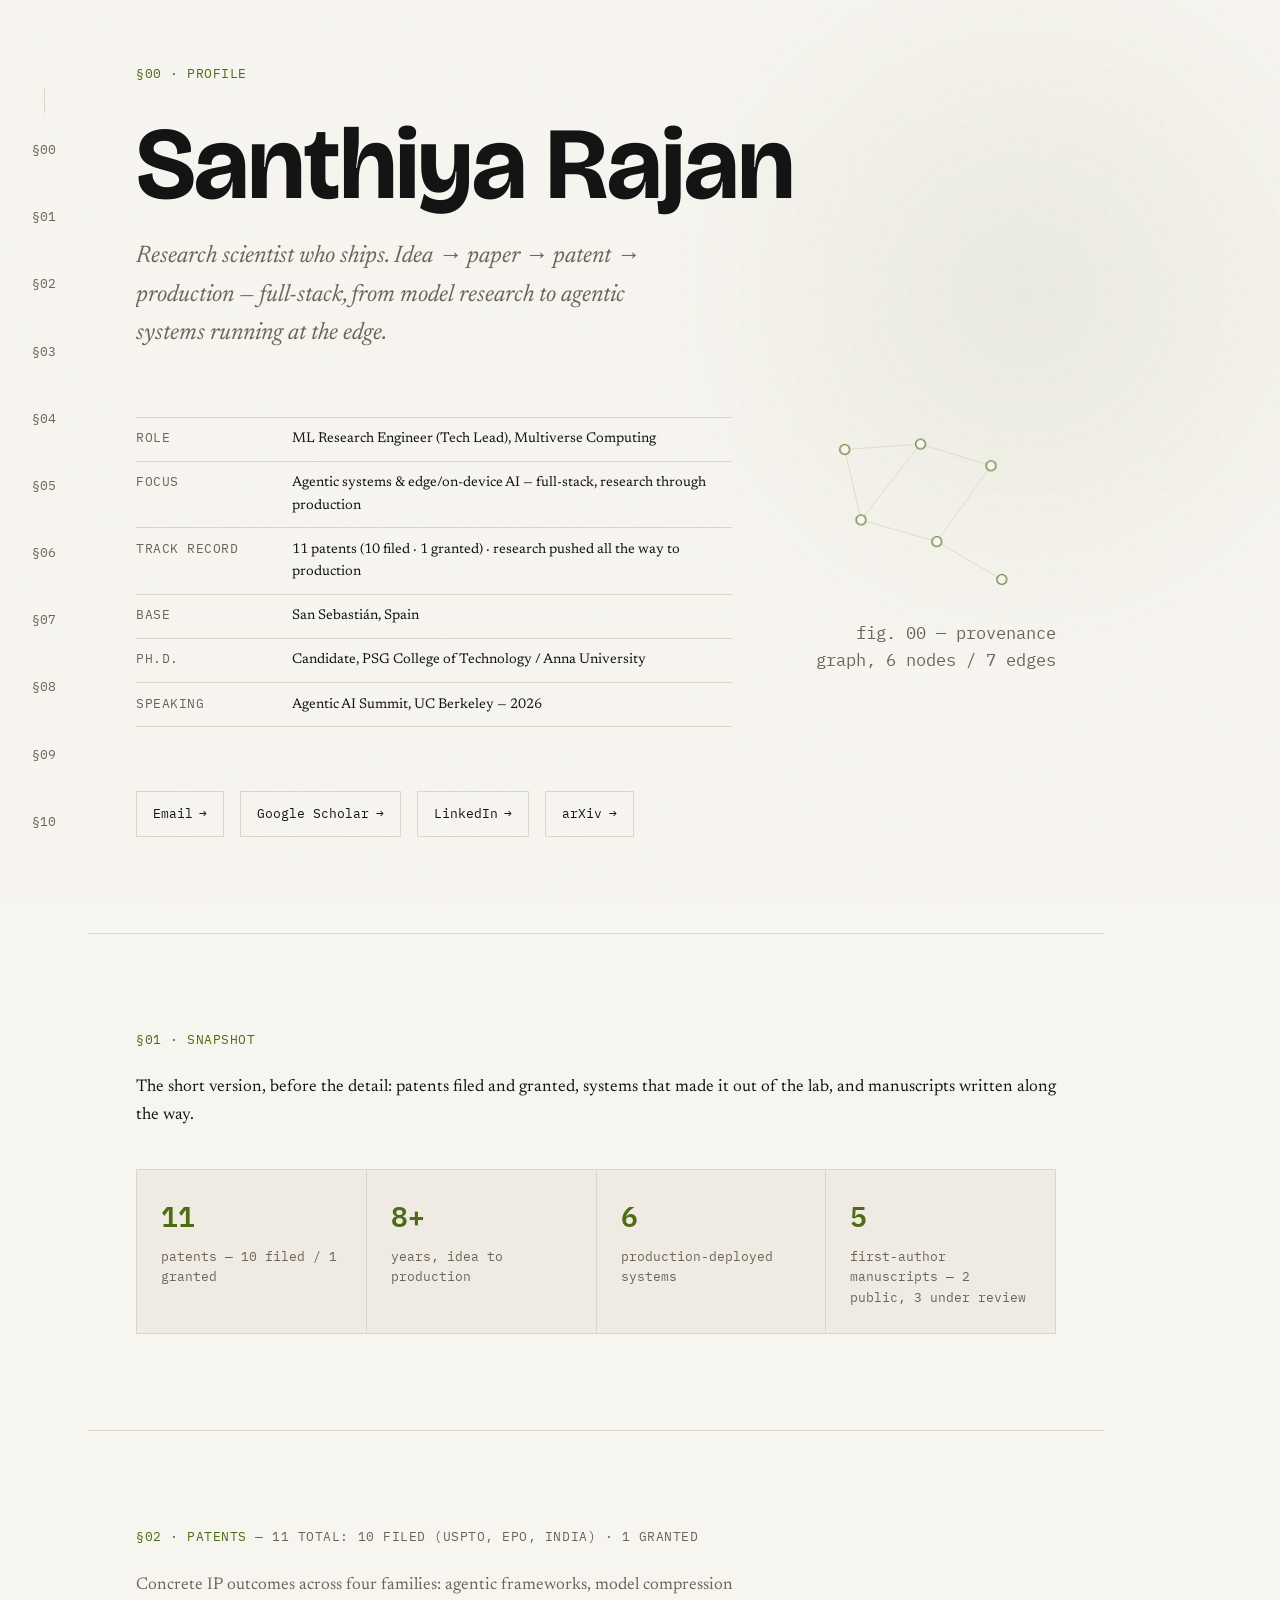
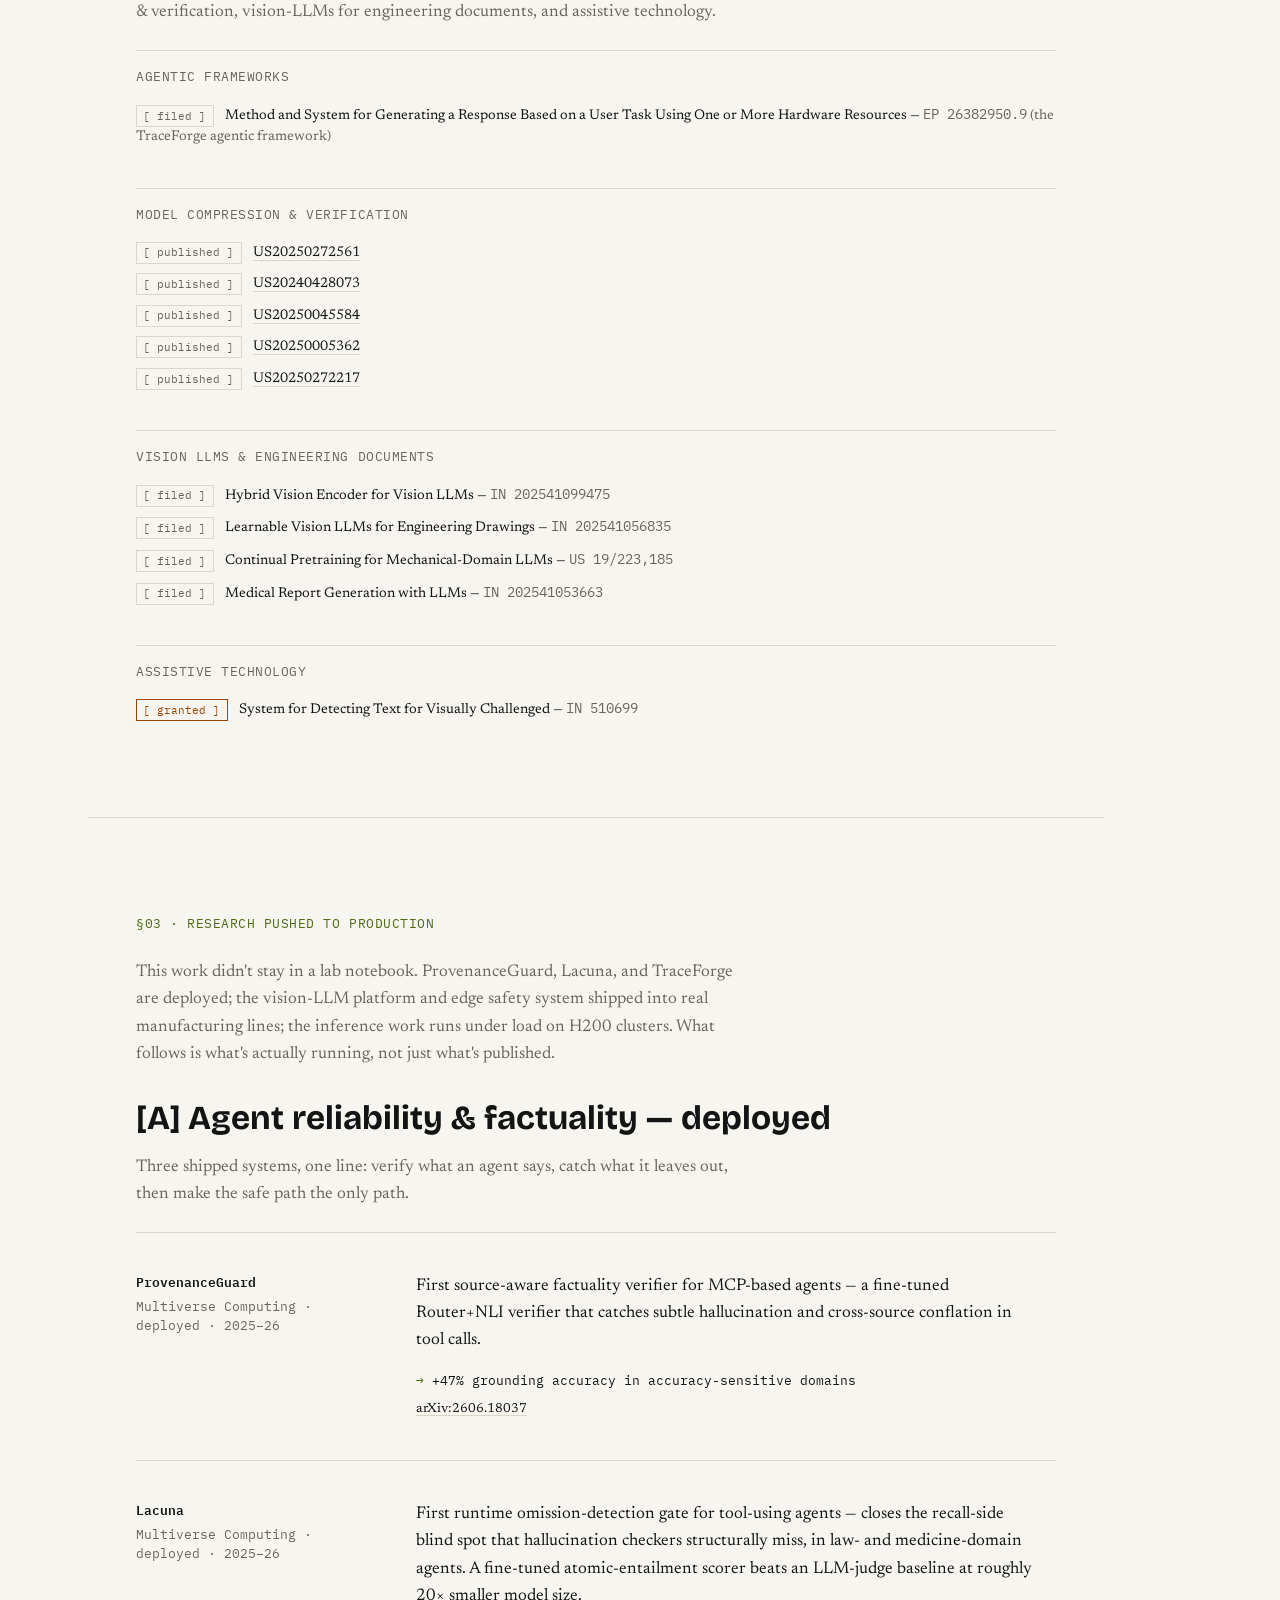
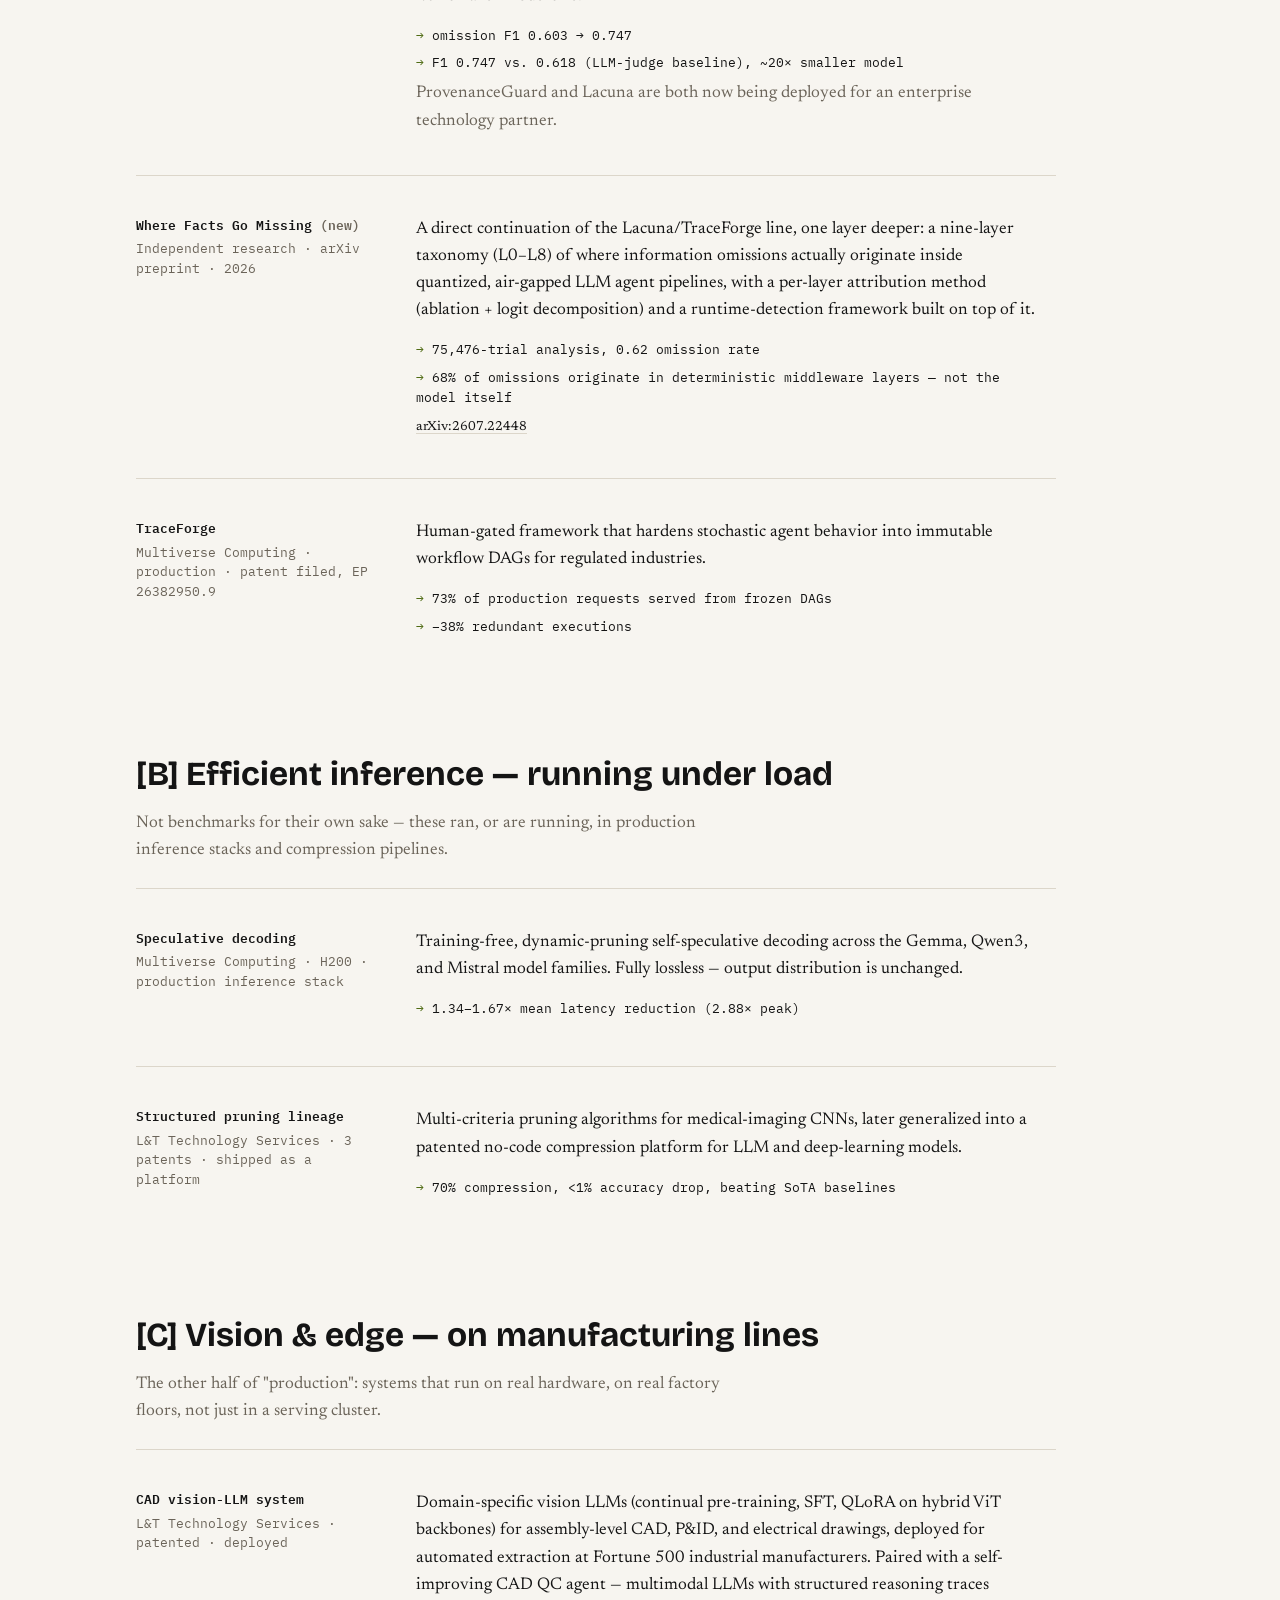
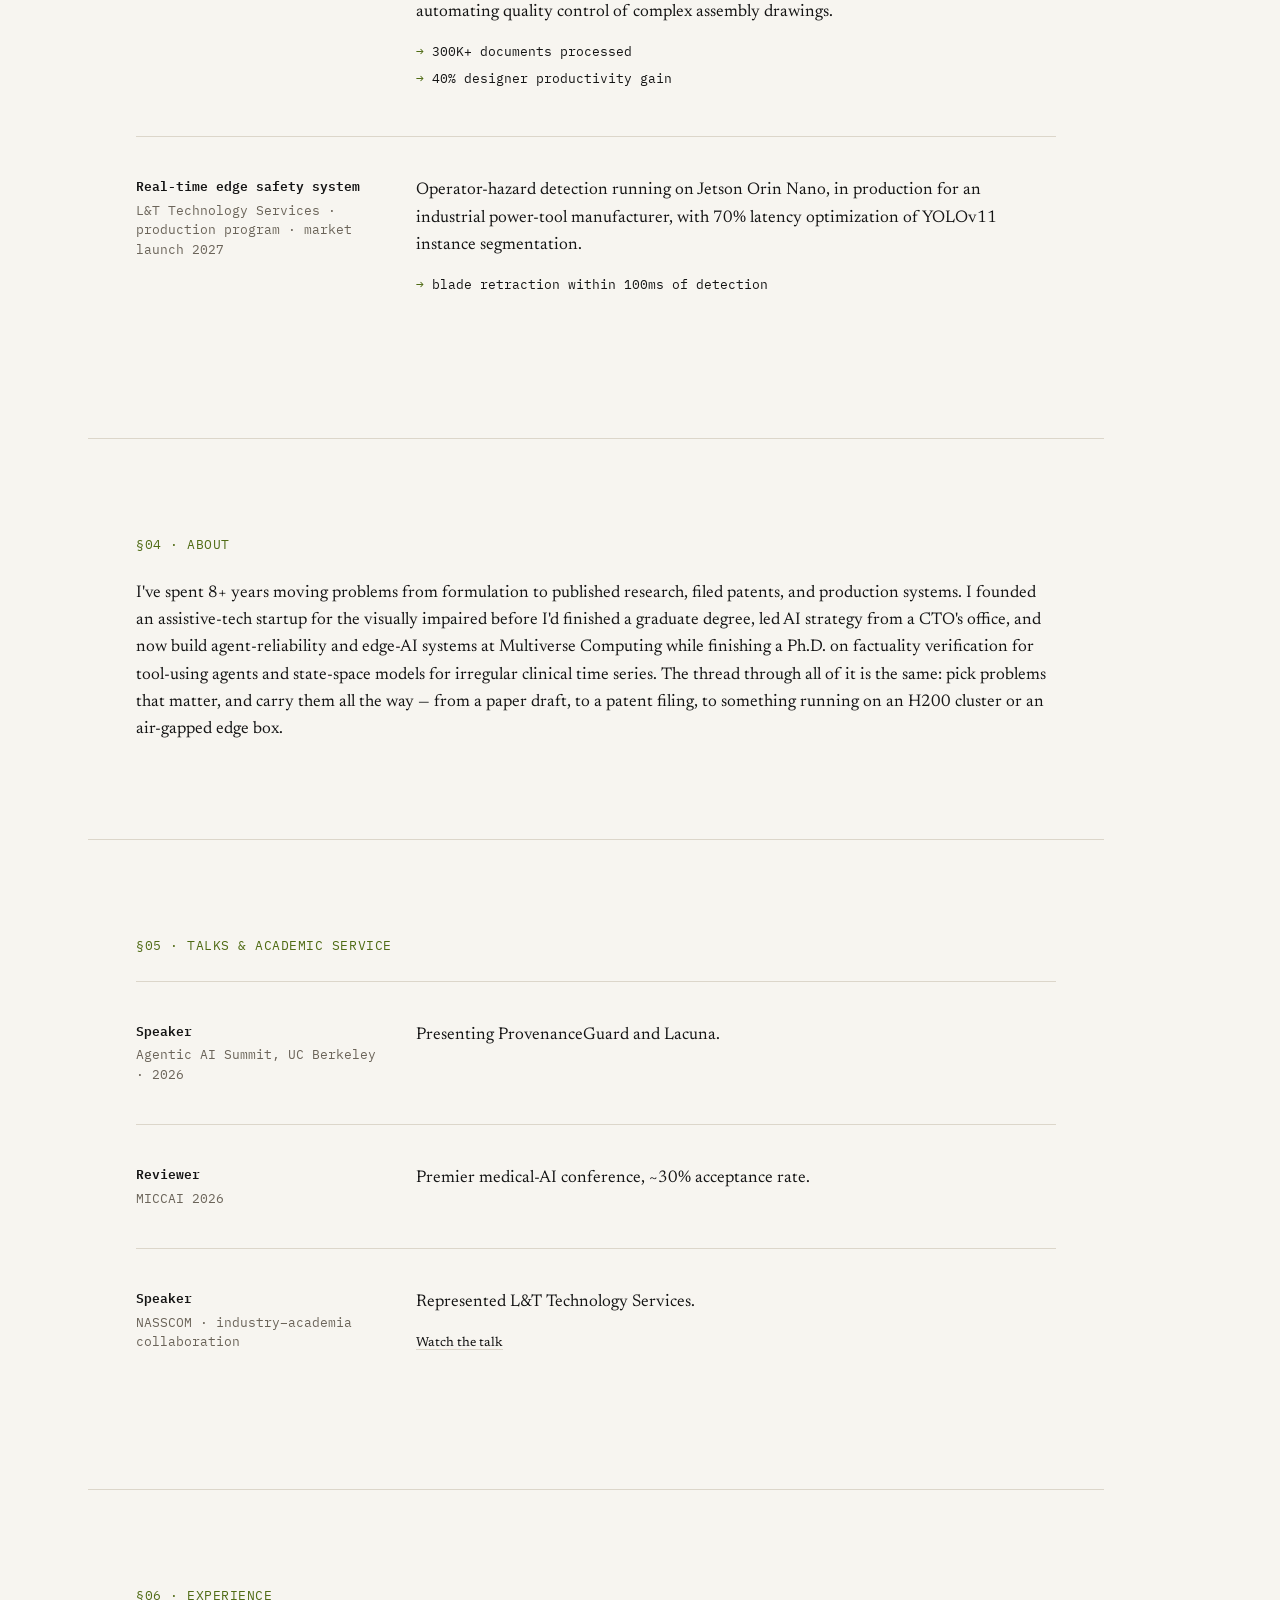
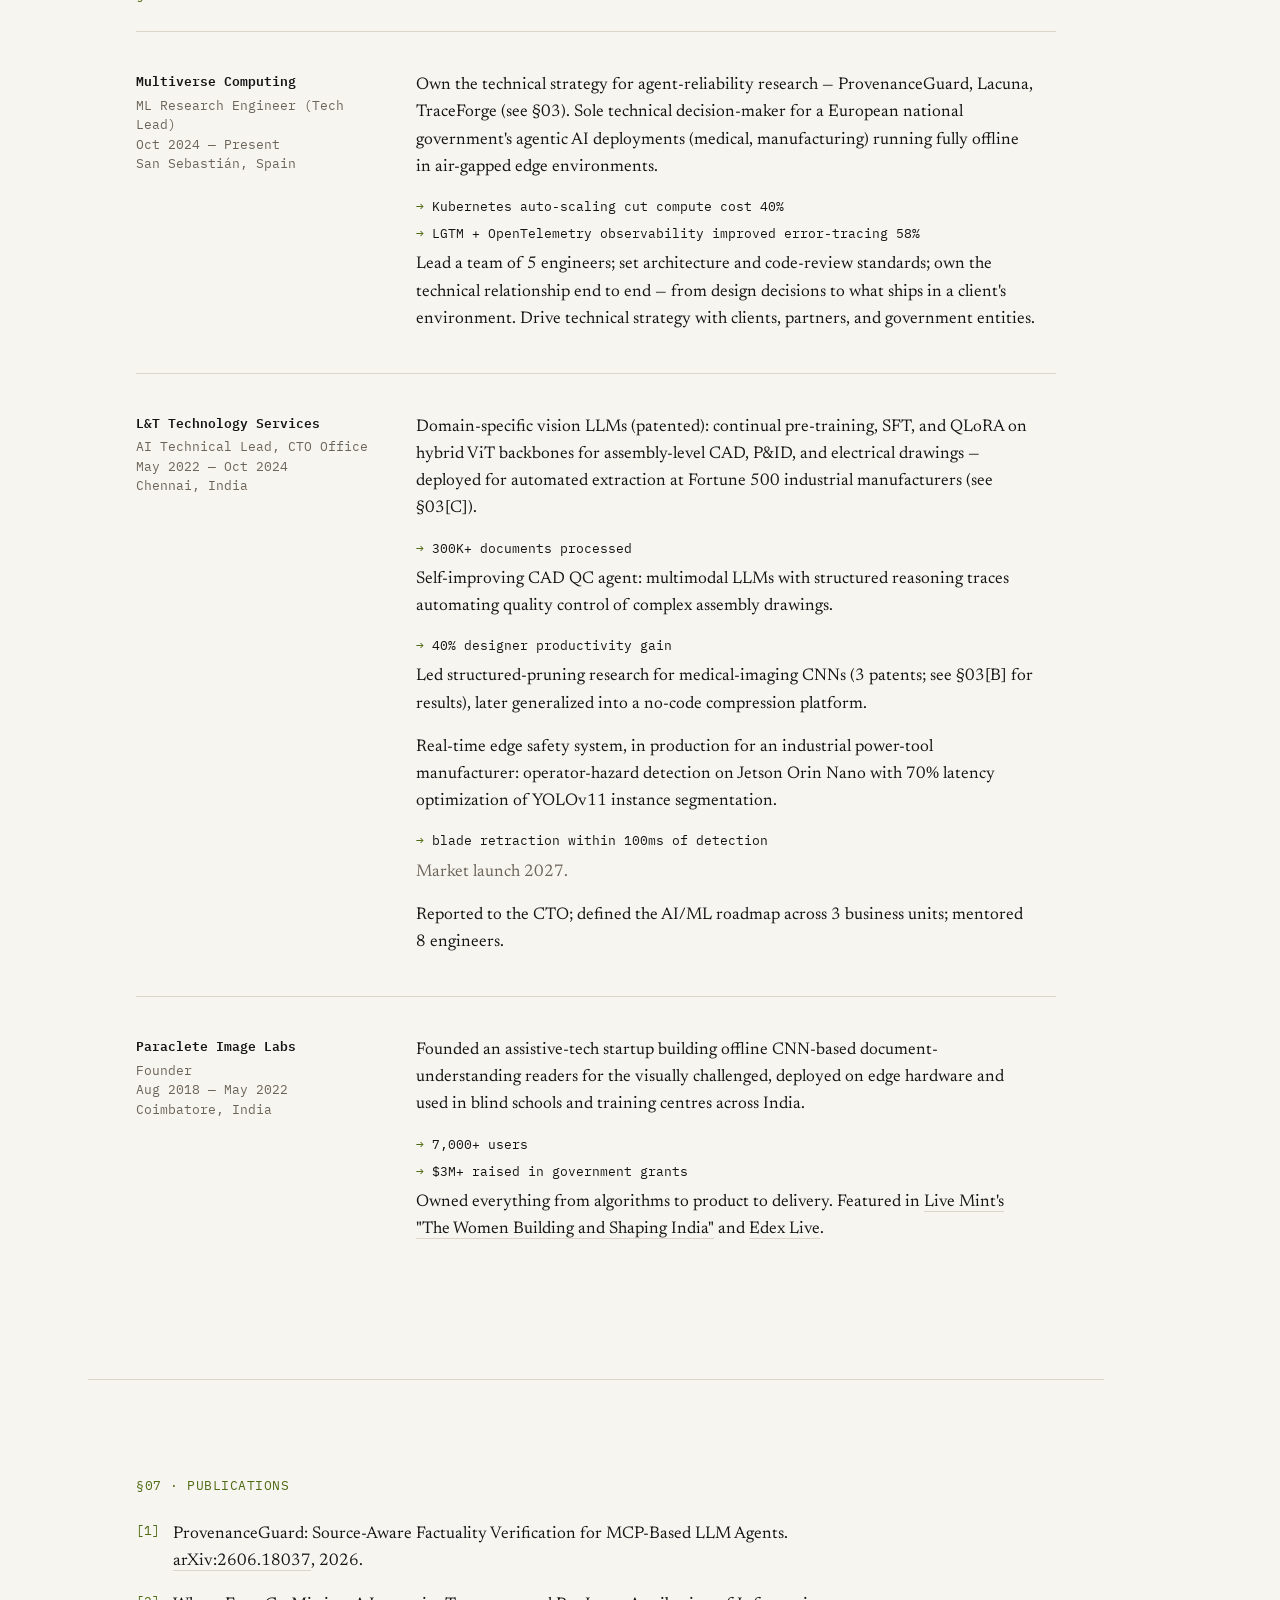
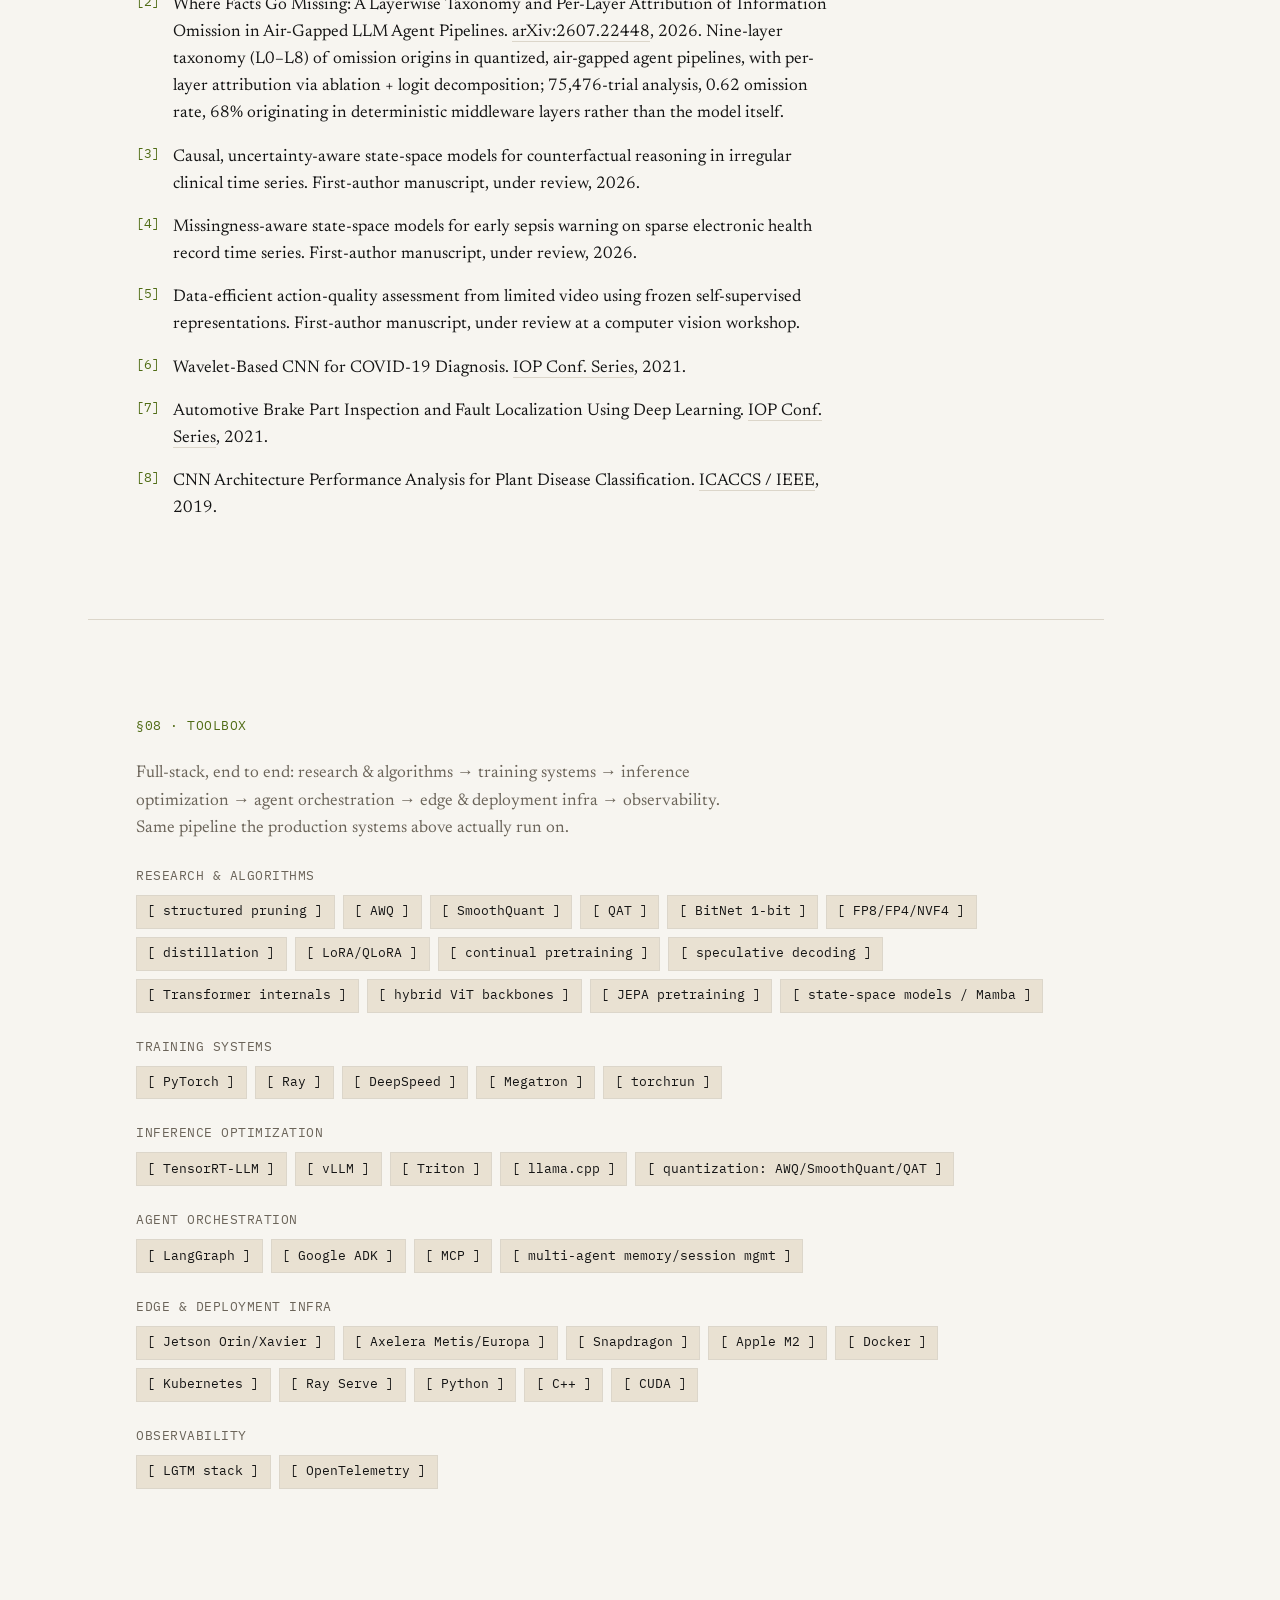
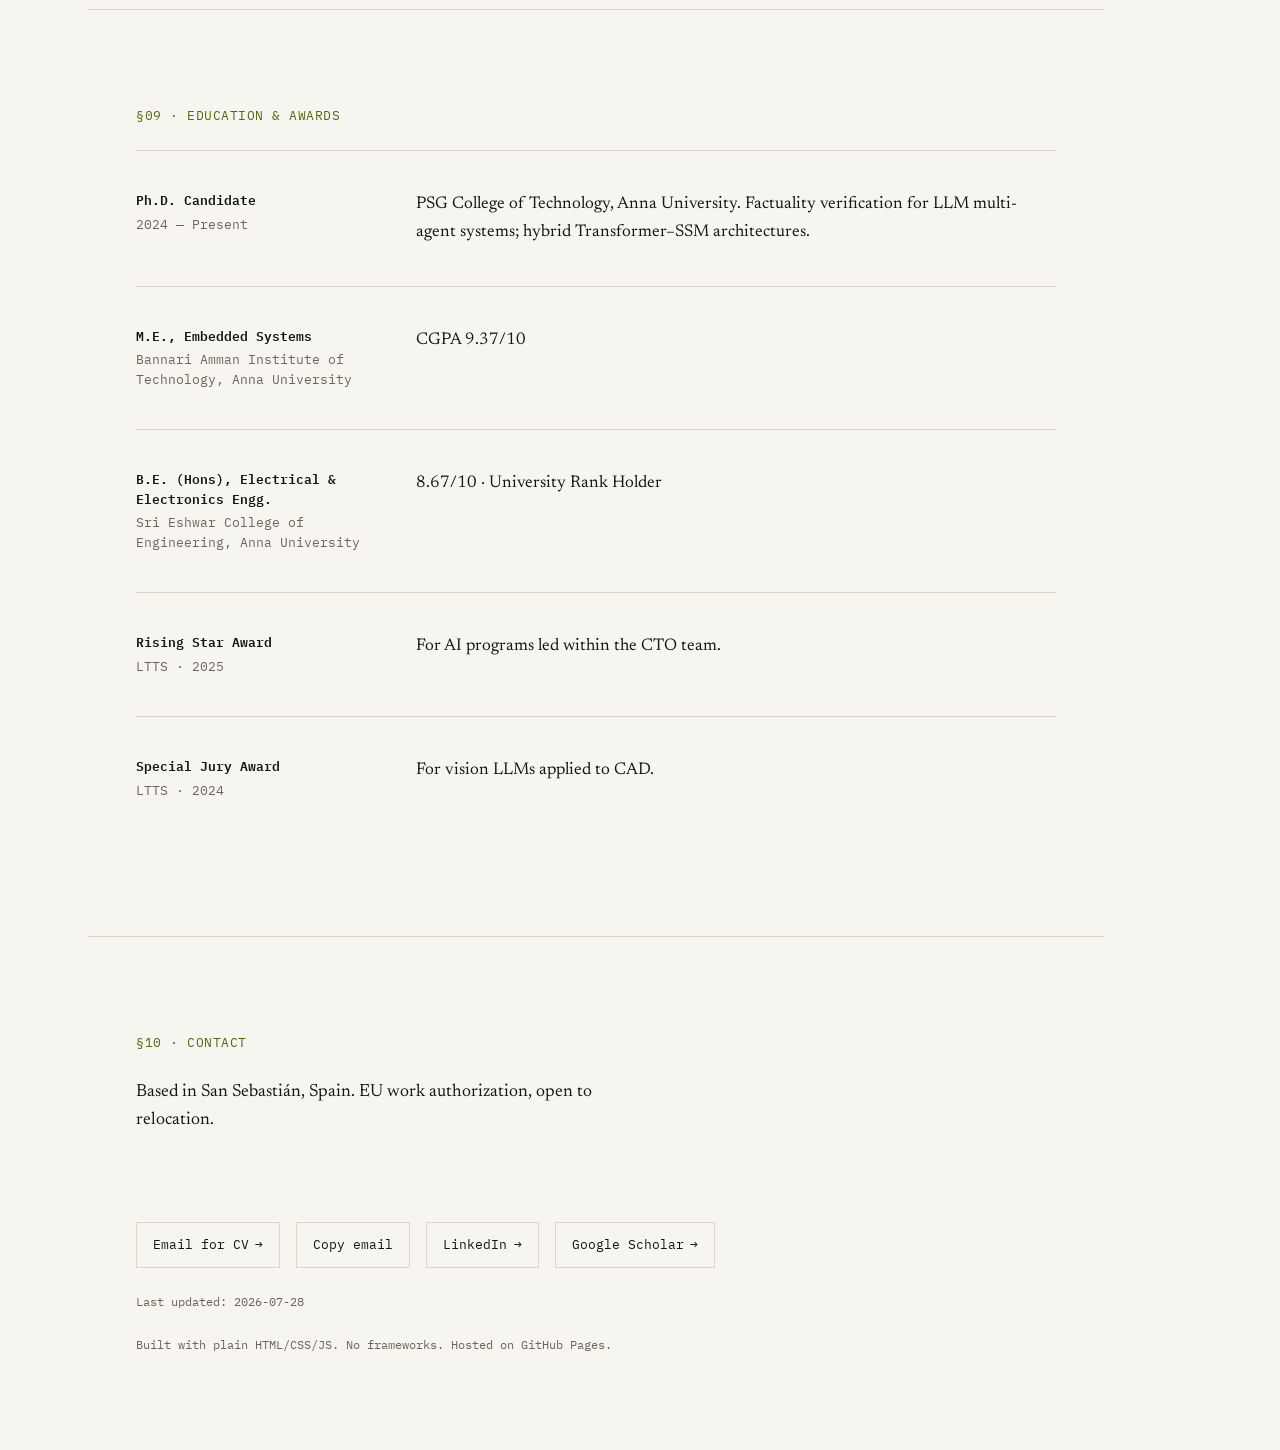
==== commit 9bddb7f5: "style: switch to light theme, lead with patents and production impact, add omission-attribution pape" ====
--- a/index.html
+++ b/index.html
@@ -4,17 +4,17 @@
 <meta charset="UTF-8">
 <meta name="viewport" content="width=device-width, initial-scale=1.0">
 <title>Santhiya Rajan — Applied AI Research Scientist</title>
-<meta name="description" content="Santhiya Rajan — applied AI research scientist working on agent reliability, factuality verification, and efficient inference. Ph.D. candidate. Idea → paper → patent → production.">
+<meta name="description" content="Santhiya Rajan — applied AI research scientist specializing in agentic systems and edge/on-device AI, with a full-stack track record from model research to production and 11 patents. Ph.D. candidate. Idea → paper → patent → production.">
 <link rel="canonical" href="https://immanuelihs.github.io/">
 <link rel="icon" type="image/svg+xml" href="assets/img/favicon.svg">
 
 <meta property="og:type" content="website">
 <meta property="og:title" content="Santhiya Rajan — Applied AI Research Scientist">
-<meta property="og:description" content="Research scientist who ships. Idea → paper → patent → production, in agent reliability and efficient inference.">
+<meta property="og:description" content="Applied AI research scientist, agentic systems and edge AI. 11 patents. Research shipped to production — not just papers.">
 <meta property="og:url" content="https://immanuelihs.github.io/">
 <meta name="twitter:card" content="summary">
 <meta name="twitter:title" content="Santhiya Rajan — Applied AI Research Scientist">
-<meta name="twitter:description" content="Research scientist who ships. Idea → paper → patent → production.">
+<meta name="twitter:description" content="Applied AI research scientist, agentic systems and edge AI. 11 patents. Research shipped to production.">
 
 <link rel="preconnect" href="https://fonts.googleapis.com">
 <link rel="preconnect" href="https://fonts.gstatic.com" crossorigin>
@@ -38,7 +38,8 @@
   "sameAs": [
     "https://www.linkedin.com/in/santhiya-rajan-990300259/",
     "https://scholar.google.com/citations?user=fiBE2xEAAAAJ&hl=en",
-    "https://arxiv.org/abs/2606.18037"
+    "https://arxiv.org/abs/2606.18037",
+    "https://arxiv.org/abs/2607.22448"
   ]
 }
 </script>
@@ -55,15 +56,16 @@
   <a href="#hero" class="top-nav__brand">SR</a>
   <button class="top-nav__toggle" id="nav-toggle" aria-expanded="false" aria-controls="top-nav-list">§ Menu</button>
   <ul class="top-nav__list" id="top-nav-list">
-    <li><a href="#about">§01 About</a></li>
-    <li><a href="#research">§02 Research</a></li>
-    <li><a href="#talks">§03 Talks</a></li>
-    <li><a href="#experience">§04 Experience</a></li>
-    <li><a href="#patents">§05 Patents</a></li>
-    <li><a href="#publications">§06 Publications</a></li>
-    <li><a href="#toolbox">§07 Toolbox</a></li>
-    <li><a href="#education">§08 Education</a></li>
-    <li><a href="#contact">§09 Contact</a></li>
+    <li><a href="#stats">§01 Snapshot</a></li>
+    <li><a href="#patents">§02 Patents</a></li>
+    <li><a href="#production">§03 Production</a></li>
+    <li><a href="#about">§04 About</a></li>
+    <li><a href="#talks">§05 Talks</a></li>
+    <li><a href="#experience">§06 Experience</a></li>
+    <li><a href="#publications">§07 Publications</a></li>
+    <li><a href="#toolbox">§08 Toolbox</a></li>
+    <li><a href="#education">§09 Education</a></li>
+    <li><a href="#contact">§10 Contact</a></li>
   </ul>
 </nav>
 
@@ -73,15 +75,16 @@
   </div>
   <ol class="rail__numbers">
     <li><a href="#hero">§00</a></li>
-    <li><a href="#about">§01</a></li>
-    <li><a href="#research">§02</a></li>
-    <li><a href="#talks">§03</a></li>
-    <li><a href="#experience">§04</a></li>
-    <li><a href="#patents">§05</a></li>
-    <li><a href="#publications">§06</a></li>
-    <li><a href="#toolbox">§07</a></li>
-    <li><a href="#education">§08</a></li>
-    <li><a href="#contact">§09</a></li>
+    <li><a href="#stats">§01</a></li>
+    <li><a href="#patents">§02</a></li>
+    <li><a href="#production">§03</a></li>
+    <li><a href="#about">§04</a></li>
+    <li><a href="#talks">§05</a></li>
+    <li><a href="#experience">§06</a></li>
+    <li><a href="#publications">§07</a></li>
+    <li><a href="#toolbox">§08</a></li>
+    <li><a href="#education">§09</a></li>
+    <li><a href="#contact">§10</a></li>
   </ol>
 </div>
 
@@ -91,7 +94,7 @@
 <section class="hero" id="hero">
   <p class="section-num" aria-hidden="true">§00 · Profile</p>
   <h1 class="hero__name reveal-clip">Santhiya Rajan</h1>
-  <p class="hero__tagline reveal-clip">Research scientist who ships. Idea → paper → patent → production, in agent reliability and efficient inference.</p>
+  <p class="hero__tagline reveal-clip">Research scientist who ships. Idea → paper → patent → production — full-stack, from model research to agentic systems running at the edge.</p>
 
   <div class="hero__grid">
     <dl class="spec-sheet reveal-up">
@@ -100,12 +103,16 @@
         <dd>ML Research Engineer (Tech Lead), Multiverse Computing</dd>
       </div>
       <div class="spec-sheet__row">
+        <dt>Focus</dt>
+        <dd>Agentic systems &amp; edge/on-device AI — full-stack, research through production</dd>
+      </div>
+      <div class="spec-sheet__row">
+        <dt>Track record</dt>
+        <dd>11 patents (10 filed · 1 granted) · research pushed all the way to production</dd>
+      </div>
+      <div class="spec-sheet__row">
         <dt>Base</dt>
         <dd>San Sebastián, Spain</dd>
-      </div>
-      <div class="spec-sheet__row">
-        <dt>Work auth</dt>
-        <dd>EU work authorization · open to relocation</dd>
       </div>
       <div class="spec-sheet__row">
         <dt>Ph.D.</dt>
@@ -117,6 +124,7 @@
       </div>
     </dl>
 
+    <!-- headshot slot: replace/supplement hero graphic here -->
     <figure class="hero__graphic reveal-up" aria-hidden="true">
       <svg viewBox="0 0 480 360" class="dag-svg" role="img" aria-label="Abstract diagram of a small directed graph, six nodes and seven edges, representing a provenance graph.">
         <g class="dag-edges">
@@ -149,52 +157,88 @@
   </div>
 </section>
 
-<!-- ============ §01 ABOUT ============ -->
-<section class="section" id="about">
-  <p class="section-num">§01 · About</p>
+<!-- ============ §01 SNAPSHOT STATS ============ -->
+<section class="section" id="stats">
+  <p class="section-num">§01 · Snapshot</p>
   <div class="section__body">
-    <p class="prose reveal">
-      I've spent 8+ years moving problems from formulation to published research, filed patents, and production
-      systems. I founded an assistive-tech startup for the visually impaired before I'd finished a graduate degree,
-      led AI strategy from a CTO's office, and now build agent-reliability systems at Multiverse Computing while
-      finishing a Ph.D. on factuality verification for tool-using agents and state-space models for clinical time
-      series. The thread through all of it: pick problems that matter, and carry them all the way — from a paper
-      draft to a patent filing to something running on H200 clusters or an air-gapped edge box. I lead a team of
-      five, review for MICCAI, and I'm speaking at the Agentic AI Summit at UC Berkeley this year.
-    </p>
+    <p class="prose reveal">The short version, before the detail: patents filed and granted, systems that made it out of the lab, and manuscripts written along the way.</p>
     <div class="stat-tiles reveal" style="--stagger:1">
+      <div class="stat-tile">
+        <p class="stat-tile__num mono">11</p>
+        <p class="stat-tile__label mono">patents — 10 filed / 1 granted</p>
+      </div>
       <div class="stat-tile">
         <p class="stat-tile__num mono">8+</p>
         <p class="stat-tile__label mono">years, idea to production</p>
       </div>
       <div class="stat-tile">
-        <p class="stat-tile__num mono">10 <span class="muted">/ 1</span></p>
-        <p class="stat-tile__label mono">patents filed / granted</p>
+        <p class="stat-tile__num mono">6</p>
+        <p class="stat-tile__label mono">production-deployed systems</p>
       </div>
       <div class="stat-tile">
-        <p class="stat-tile__num mono">3</p>
-        <p class="stat-tile__label mono">first-author manuscripts, under review</p>
-      </div>
-      <div class="stat-tile">
-        <p class="stat-tile__num mono">3</p>
-        <p class="stat-tile__label mono">deployed agent-reliability systems</p>
-      </div>
-    </div>
-  </div>
-</section>
-
-<!-- ============ §02 RESEARCH ============ -->
-<section class="section" id="research">
-  <p class="section-num">§02 · Research &amp; Systems</p>
-
-  <h2 class="thread-title reveal">[A] Agent reliability &amp; factuality</h2>
-  <p class="thread-intro prose reveal">Three systems, one line: verify what an agent says, catch what it leaves out, then make the safe path the only path.</p>
+        <p class="stat-tile__num mono">5</p>
+        <p class="stat-tile__label mono">first-author manuscripts — 2 public, 3 under review</p>
+      </div>
+    </div>
+  </div>
+</section>
+
+<!-- ============ §02 PATENTS ============ -->
+<section class="section" id="patents">
+  <p class="section-num">§02 · Patents <span class="mono muted">— 11 total: 10 filed (USPTO, EPO, India) · 1 granted</span></p>
+  <p class="thread-intro prose reveal">Concrete IP outcomes across four families: agentic frameworks, model compression &amp; verification, vision-LLMs for engineering documents, and assistive technology.</p>
+
+  <div class="patent-groups">
+    <div class="patent-group reveal">
+      <p class="patent-group__title mono">Agentic frameworks</p>
+      <ul class="patent-list">
+        <li><span class="tag mono">[ filed ]</span> Method and System for Generating a Response Based on a User Task Using One or More Hardware Resources — <span class="muted mono">EP 26382950.9</span> <span class="prose muted">(the TraceForge agentic framework)</span></li>
+      </ul>
+    </div>
+
+    <div class="patent-group reveal">
+      <p class="patent-group__title mono">Model compression &amp; verification</p>
+      <ul class="patent-list">
+        <li><span class="tag mono">[ published ]</span> <a href="https://patents.google.com/patent/US20250272561A1/en" target="_blank" rel="noopener">US20250272561</a></li>
+        <li><span class="tag mono">[ published ]</span> <a href="https://patents.google.com/patent/US20240428073A1/en" target="_blank" rel="noopener">US20240428073</a></li>
+        <li><span class="tag mono">[ published ]</span> <a href="https://patents.google.com/patent/US20250045584A1/en" target="_blank" rel="noopener">US20250045584</a></li>
+        <li><span class="tag mono">[ published ]</span> <a href="https://patents.google.com/patent/US20250005362A1/en" target="_blank" rel="noopener">US20250005362</a></li>
+        <li><span class="tag mono">[ published ]</span> <a href="https://patents.google.com/patent/US20250272217A1/en" target="_blank" rel="noopener">US20250272217</a></li>
+      </ul>
+    </div>
+
+    <div class="patent-group reveal">
+      <p class="patent-group__title mono">Vision LLMs &amp; engineering documents</p>
+      <ul class="patent-list">
+        <li><span class="tag mono">[ filed ]</span> Hybrid Vision Encoder for Vision LLMs — <span class="muted mono">IN 202541099475</span></li>
+        <li><span class="tag mono">[ filed ]</span> Learnable Vision LLMs for Engineering Drawings — <span class="muted mono">IN 202541056835</span></li>
+        <li><span class="tag mono">[ filed ]</span> Continual Pretraining for Mechanical-Domain LLMs — <span class="muted mono">US 19/223,185</span></li>
+        <li><span class="tag mono">[ filed ]</span> Medical Report Generation with LLMs — <span class="muted mono">IN 202541053663</span></li>
+      </ul>
+    </div>
+
+    <div class="patent-group reveal">
+      <p class="patent-group__title mono">Assistive technology</p>
+      <ul class="patent-list">
+        <li><span class="tag tag--granted mono">[ granted ]</span> System for Detecting Text for Visually Challenged — <span class="muted mono">IN 510699</span></li>
+      </ul>
+    </div>
+  </div>
+</section>
+
+<!-- ============ §03 PRODUCTION SYSTEMS ============ -->
+<section class="section" id="production">
+  <p class="section-num">§03 · Research Pushed to Production</p>
+  <p class="thread-intro prose reveal">This work didn't stay in a lab notebook. ProvenanceGuard, Lacuna, and TraceForge are deployed; the vision-LLM platform and edge safety system shipped into real manufacturing lines; the inference work runs under load on H200 clusters. What follows is what's actually running, not just what's published.</p>
+
+  <h2 class="thread-title reveal">[A] Agent reliability &amp; factuality — deployed</h2>
+  <p class="thread-intro prose reveal">Three shipped systems, one line: verify what an agent says, catch what it leaves out, then make the safe path the only path.</p>
 
   <div class="entry-list">
     <article class="entry reveal">
       <div class="entry__meta mono">
         <p class="entry__name">ProvenanceGuard</p>
-        <p class="muted">Multiverse Computing · 2025–26</p>
+        <p class="muted">Multiverse Computing · deployed · 2025–26</p>
       </div>
       <div class="entry__body">
         <p class="prose">First source-aware factuality verifier for MCP-based agents — a fine-tuned Router+NLI
@@ -207,7 +251,7 @@
     <article class="entry reveal">
       <div class="entry__meta mono">
         <p class="entry__name">Lacuna</p>
-        <p class="muted">Multiverse Computing · 2025–26</p>
+        <p class="muted">Multiverse Computing · deployed · 2025–26</p>
       </div>
       <div class="entry__body">
         <p class="prose">First runtime omission-detection gate for tool-using agents — closes the recall-side blind
@@ -222,8 +266,24 @@
 
     <article class="entry reveal">
       <div class="entry__meta mono">
+        <p class="entry__name">Where Facts Go Missing <span class="muted">(new)</span></p>
+        <p class="muted">Independent research · arXiv preprint · 2026</p>
+      </div>
+      <div class="entry__body">
+        <p class="prose">A direct continuation of the Lacuna/TraceForge line, one layer deeper: a nine-layer
+        taxonomy (L0–L8) of where information omissions actually originate inside quantized, air-gapped LLM
+        agent pipelines, with a per-layer attribution method (ablation + logit decomposition) and a
+        runtime-detection framework built on top of it.</p>
+        <p class="entry__metric mono"><span class="delta">→</span> 75,476-trial analysis, 0.62 omission rate</p>
+        <p class="entry__metric mono"><span class="delta">→</span> 68% of omissions originate in deterministic middleware layers — not the model itself</p>
+        <p class="entry__link"><a href="https://arxiv.org/abs/2607.22448" target="_blank" rel="noopener">arXiv:2607.22448</a></p>
+      </div>
+    </article>
+
+    <article class="entry reveal">
+      <div class="entry__meta mono">
         <p class="entry__name">TraceForge</p>
-        <p class="muted">Multiverse Computing · patent filed, EP 26382950.9</p>
+        <p class="muted">Multiverse Computing · production · patent filed, EP 26382950.9</p>
       </div>
       <div class="entry__body">
         <p class="prose">Human-gated framework that hardens stochastic agent behavior into immutable workflow DAGs
@@ -234,12 +294,13 @@
     </article>
   </div>
 
-  <h2 class="thread-title reveal">[B] Efficient inference</h2>
+  <h2 class="thread-title reveal">[B] Efficient inference — running under load</h2>
+  <p class="thread-intro prose reveal">Not benchmarks for their own sake — these ran, or are running, in production inference stacks and compression pipelines.</p>
   <div class="entry-list">
     <article class="entry reveal">
       <div class="entry__meta mono">
         <p class="entry__name">Speculative decoding</p>
-        <p class="muted">Multiverse Computing · H200</p>
+        <p class="muted">Multiverse Computing · H200 · production inference stack</p>
       </div>
       <div class="entry__body">
         <p class="prose">Training-free, dynamic-pruning self-speculative decoding across the Gemma, Qwen3, and
@@ -251,7 +312,7 @@
     <article class="entry reveal">
       <div class="entry__meta mono">
         <p class="entry__name">Structured pruning lineage</p>
-        <p class="muted">L&amp;T Technology Services · 3 patents</p>
+        <p class="muted">L&amp;T Technology Services · 3 patents · shipped as a platform</p>
       </div>
       <div class="entry__body">
         <p class="prose">Multi-criteria pruning algorithms for medical-imaging CNNs, later generalized into a
@@ -261,45 +322,57 @@
     </article>
   </div>
 
-  <h2 class="thread-title reveal">[C] Ph.D. — factuality &amp; state-space models</h2>
-  <p class="thread-intro prose reveal">Three first-author manuscripts, all currently under peer review. Described here at thread level, not by title or result — full detail available on request.</p>
+  <h2 class="thread-title reveal">[C] Vision &amp; edge — on manufacturing lines</h2>
+  <p class="thread-intro prose reveal">The other half of "production": systems that run on real hardware, on real factory floors, not just in a serving cluster.</p>
   <div class="entry-list">
     <article class="entry reveal">
       <div class="entry__meta mono">
-        <p class="entry__name">[ Thread 1 ]</p>
-        <p class="muted">under review · 2026</p>
-      </div>
-      <div class="entry__body">
-        <p class="prose">Causal, uncertainty-aware state-space models for counterfactual reasoning in irregularly
-        sampled clinical time series.</p>
-      </div>
-    </article>
-    <article class="entry reveal">
-      <div class="entry__meta mono">
-        <p class="entry__name">[ Thread 2 ]</p>
-        <p class="muted">under review · 2026</p>
-      </div>
-      <div class="entry__body">
-        <p class="prose">Missingness-aware selective state-space models for early sepsis warning on sparse,
-        irregular EHR time series.</p>
-      </div>
-    </article>
-    <article class="entry reveal">
-      <div class="entry__meta mono">
-        <p class="entry__name">[ Thread 3 ]</p>
-        <p class="muted">under review · computer vision workshop</p>
-      </div>
-      <div class="entry__body">
-        <p class="prose">Data-efficient action-quality assessment from a small number of in-the-wild video clips,
-        built on frozen self-supervised video representations.</p>
-      </div>
-    </article>
-  </div>
-</section>
-
-<!-- ============ §03 TALKS ============ -->
+        <p class="entry__name">CAD vision-LLM system</p>
+        <p class="muted">L&amp;T Technology Services · patented · deployed</p>
+      </div>
+      <div class="entry__body">
+        <p class="prose">Domain-specific vision LLMs (continual pre-training, SFT, QLoRA on hybrid ViT backbones)
+        for assembly-level CAD, P&amp;ID, and electrical drawings, deployed for automated extraction at Fortune 500
+        industrial manufacturers. Paired with a self-improving CAD QC agent — multimodal LLMs with structured
+        reasoning traces automating quality control of complex assembly drawings.</p>
+        <p class="entry__metric mono"><span class="delta">→</span> 300K+ documents processed</p>
+        <p class="entry__metric mono"><span class="delta">→</span> 40% designer productivity gain</p>
+      </div>
+    </article>
+
+    <article class="entry reveal">
+      <div class="entry__meta mono">
+        <p class="entry__name">Real-time edge safety system</p>
+        <p class="muted">L&amp;T Technology Services · production program · market launch 2027</p>
+      </div>
+      <div class="entry__body">
+        <p class="prose">Operator-hazard detection running on Jetson Orin Nano, in production for an industrial
+        power-tool manufacturer, with 70% latency optimization of YOLOv11 instance segmentation.</p>
+        <p class="entry__metric mono"><span class="delta">→</span> blade retraction within 100ms of detection</p>
+      </div>
+    </article>
+  </div>
+</section>
+
+<!-- ============ §04 ABOUT ============ -->
+<section class="section" id="about">
+  <p class="section-num">§04 · About</p>
+  <div class="section__body">
+    <p class="prose reveal">
+      I've spent 8+ years moving problems from formulation to published research, filed patents, and production
+      systems. I founded an assistive-tech startup for the visually impaired before I'd finished a graduate degree,
+      led AI strategy from a CTO's office, and now build agent-reliability and edge-AI systems at Multiverse
+      Computing while finishing a Ph.D. on factuality verification for tool-using agents and state-space models
+      for irregular clinical time series. The thread through all of it is the same: pick problems that matter, and
+      carry them all the way — from a paper draft, to a patent filing, to something running on an H200 cluster or
+      an air-gapped edge box.
+    </p>
+  </div>
+</section>
+
+<!-- ============ §05 TALKS ============ -->
 <section class="section" id="talks">
-  <p class="section-num">§03 · Talks &amp; Academic Service</p>
+  <p class="section-num">§05 · Talks &amp; Academic Service</p>
   <div class="entry-list">
     <article class="entry reveal">
       <div class="entry__meta mono">
@@ -332,9 +405,9 @@
   </div>
 </section>
 
-<!-- ============ §04 EXPERIENCE ============ -->
+<!-- ============ §06 EXPERIENCE ============ -->
 <section class="section" id="experience">
-  <p class="section-num">§04 · Experience</p>
+  <p class="section-num">§06 · Experience</p>
   <div class="entry-list">
     <article class="entry reveal">
       <div class="entry__meta mono">
@@ -345,7 +418,7 @@
       </div>
       <div class="entry__body">
         <p class="prose">Own the technical strategy for agent-reliability research — ProvenanceGuard, Lacuna,
-        TraceForge (see §02). Sole technical decision-maker for a European national government's agentic AI
+        TraceForge (see §03). Sole technical decision-maker for a European national government's agentic AI
         deployments (medical, manufacturing) running fully offline in air-gapped edge environments.</p>
         <p class="entry__metric mono"><span class="delta">→</span> Kubernetes auto-scaling cut compute cost 40%</p>
         <p class="entry__metric mono"><span class="delta">→</span> LGTM + OpenTelemetry observability improved error-tracing 58%</p>
@@ -365,12 +438,12 @@
       <div class="entry__body">
         <p class="prose">Domain-specific vision LLMs (patented): continual pre-training, SFT, and QLoRA on hybrid
         ViT backbones for assembly-level CAD, P&amp;ID, and electrical drawings — deployed for automated extraction
-        at Fortune 500 industrial manufacturers.</p>
+        at Fortune 500 industrial manufacturers (see §03[C]).</p>
         <p class="entry__metric mono"><span class="delta">→</span> 300K+ documents processed</p>
         <p class="prose">Self-improving CAD QC agent: multimodal LLMs with structured reasoning traces automating
         quality control of complex assembly drawings.</p>
         <p class="entry__metric mono"><span class="delta">→</span> 40% designer productivity gain</p>
-        <p class="prose">Led structured-pruning research for medical-imaging CNNs (3 patents; see §02[B] for
+        <p class="prose">Led structured-pruning research for medical-imaging CNNs (3 patents; see §03[B] for
         results), later generalized into a no-code compression platform.</p>
         <p class="prose">Real-time edge safety system, in production for an industrial power-tool manufacturer:
         operator-hazard detection on Jetson Orin Nano with 70% latency optimization of YOLOv11 instance
@@ -404,68 +477,28 @@
   </div>
 </section>
 
-<!-- ============ §05 PATENTS ============ -->
-<section class="section" id="patents">
-  <p class="section-num">§05 · Patents <span class="mono muted">— 10 filed (USPTO, EPO, India) · 1 granted</span></p>
-
-  <div class="patent-groups">
-    <div class="patent-group reveal">
-      <p class="patent-group__title mono">Agentic frameworks</p>
-      <ul class="patent-list">
-        <li><span class="tag mono">[ filed ]</span> Method and System for Generating a Response Based on a User Task Using One or More Hardware Resources — <span class="muted mono">EP 26382950.9</span> <span class="prose muted">(the TraceForge agentic framework)</span></li>
-      </ul>
-    </div>
-
-    <div class="patent-group reveal">
-      <p class="patent-group__title mono">Model compression &amp; verification</p>
-      <ul class="patent-list">
-        <li><span class="tag mono">[ published ]</span> <a href="https://patents.google.com/patent/US20250272561A1/en" target="_blank" rel="noopener">US20250272561</a></li>
-        <li><span class="tag mono">[ published ]</span> <a href="https://patents.google.com/patent/US20240428073A1/en" target="_blank" rel="noopener">US20240428073</a></li>
-        <li><span class="tag mono">[ published ]</span> <a href="https://patents.google.com/patent/US20250045584A1/en" target="_blank" rel="noopener">US20250045584</a></li>
-        <li><span class="tag mono">[ published ]</span> <a href="https://patents.google.com/patent/US20250005362A1/en" target="_blank" rel="noopener">US20250005362</a></li>
-        <li><span class="tag mono">[ published ]</span> <a href="https://patents.google.com/patent/US20250272217A1/en" target="_blank" rel="noopener">US20250272217</a></li>
-      </ul>
-    </div>
-
-    <div class="patent-group reveal">
-      <p class="patent-group__title mono">Vision LLMs &amp; engineering documents</p>
-      <ul class="patent-list">
-        <li><span class="tag mono">[ filed ]</span> Hybrid Vision Encoder for Vision LLMs — <span class="muted mono">IN 202541099475</span></li>
-        <li><span class="tag mono">[ filed ]</span> Learnable Vision LLMs for Engineering Drawings — <span class="muted mono">IN 202541056835</span></li>
-        <li><span class="tag mono">[ filed ]</span> Continual Pretraining for Mechanical-Domain LLMs — <span class="muted mono">US 19/223,185</span></li>
-        <li><span class="tag mono">[ filed ]</span> Medical Report Generation with LLMs — <span class="muted mono">IN 202541053663</span></li>
-      </ul>
-    </div>
-
-    <div class="patent-group reveal">
-      <p class="patent-group__title mono">Assistive technology</p>
-      <ul class="patent-list">
-        <li><span class="tag tag--granted mono">[ granted ]</span> System for Detecting Text for Visually Challenged — <span class="muted mono">IN 510699</span></li>
-      </ul>
-    </div>
-  </div>
-</section>
-
-<!-- ============ §06 PUBLICATIONS ============ -->
+<!-- ============ §07 PUBLICATIONS ============ -->
 <section class="section" id="publications">
-  <p class="section-num">§06 · Publications</p>
+  <p class="section-num">§07 · Publications</p>
   <ol class="pub-list reveal">
     <li id="pub-1">ProvenanceGuard: Source-Aware Factuality Verification for MCP-Based LLM Agents. <a href="https://arxiv.org/abs/2606.18037" target="_blank" rel="noopener">arXiv:2606.18037</a>, 2026.</li>
-    <li id="pub-2">Causal, uncertainty-aware state-space models for counterfactual reasoning in irregular clinical time series. First-author manuscript, under review, 2026.</li>
-    <li id="pub-3">Missingness-aware state-space models for early sepsis warning on sparse electronic health record time series. First-author manuscript, under review, 2026.</li>
-    <li id="pub-4">Data-efficient action-quality assessment from limited video using frozen self-supervised representations. First-author manuscript, under review at a computer vision workshop.</li>
-    <li id="pub-5">Wavelet-Based CNN for COVID-19 Diagnosis. <a href="https://iopscience.iop.org/article/10.1088/1757-899X/1084/1/012015/meta" target="_blank" rel="noopener">IOP Conf. Series</a>, 2021.</li>
-    <li id="pub-6">Automotive Brake Part Inspection and Fault Localization Using Deep Learning. <a href="https://iopscience.iop.org/article/10.1088/1757-899X/1059/1/012062/meta" target="_blank" rel="noopener">IOP Conf. Series</a>, 2021.</li>
-    <li id="pub-7">CNN Architecture Performance Analysis for Plant Disease Classification. <a href="https://ieeexplore.ieee.org/abstract/document/8728282" target="_blank" rel="noopener">ICACCS / IEEE</a>, 2019.</li>
+    <li id="pub-2">Where Facts Go Missing: A Layerwise Taxonomy and Per-Layer Attribution of Information Omission in Air-Gapped LLM Agent Pipelines. <a href="https://arxiv.org/abs/2607.22448" target="_blank" rel="noopener">arXiv:2607.22448</a>, 2026. Nine-layer taxonomy (L0–L8) of omission origins in quantized, air-gapped agent pipelines, with per-layer attribution via ablation + logit decomposition; 75,476-trial analysis, 0.62 omission rate, 68% originating in deterministic middleware layers rather than the model itself.</li>
+    <li id="pub-3">Causal, uncertainty-aware state-space models for counterfactual reasoning in irregular clinical time series. First-author manuscript, under review, 2026.</li>
+    <li id="pub-4">Missingness-aware state-space models for early sepsis warning on sparse electronic health record time series. First-author manuscript, under review, 2026.</li>
+    <li id="pub-5">Data-efficient action-quality assessment from limited video using frozen self-supervised representations. First-author manuscript, under review at a computer vision workshop.</li>
+    <li id="pub-6">Wavelet-Based CNN for COVID-19 Diagnosis. <a href="https://iopscience.iop.org/article/10.1088/1757-899X/1084/1/012015/meta" target="_blank" rel="noopener">IOP Conf. Series</a>, 2021.</li>
+    <li id="pub-7">Automotive Brake Part Inspection and Fault Localization Using Deep Learning. <a href="https://iopscience.iop.org/article/10.1088/1757-899X/1059/1/012062/meta" target="_blank" rel="noopener">IOP Conf. Series</a>, 2021.</li>
+    <li id="pub-8">CNN Architecture Performance Analysis for Plant Disease Classification. <a href="https://ieeexplore.ieee.org/abstract/document/8728282" target="_blank" rel="noopener">ICACCS / IEEE</a>, 2019.</li>
   </ol>
 </section>
 
-<!-- ============ §07 TOOLBOX ============ -->
+<!-- ============ §08 TOOLBOX ============ -->
 <section class="section" id="toolbox">
-  <p class="section-num">§07 · Toolbox</p>
+  <p class="section-num">§08 · Toolbox</p>
+  <p class="thread-intro prose reveal">Full-stack, end to end: research &amp; algorithms → training systems → inference optimization → agent orchestration → edge &amp; deployment infra → observability. Same pipeline the production systems above actually run on.</p>
   <div class="toolbox reveal">
     <div class="toolbox__group">
-      <p class="toolbox__label mono">Model efficiency</p>
+      <p class="toolbox__label mono">Research &amp; algorithms</p>
       <div class="chip-row">
         <span class="chip mono">[ structured pruning ]</span>
         <span class="chip mono">[ AWQ ]</span>
@@ -477,11 +510,6 @@
         <span class="chip mono">[ LoRA/QLoRA ]</span>
         <span class="chip mono">[ continual pretraining ]</span>
         <span class="chip mono">[ speculative decoding ]</span>
-      </div>
-    </div>
-    <div class="toolbox__group">
-      <p class="toolbox__label mono">Architectures</p>
-      <div class="chip-row">
         <span class="chip mono">[ Transformer internals ]</span>
         <span class="chip mono">[ hybrid ViT backbones ]</span>
         <span class="chip mono">[ JEPA pretraining ]</span>
@@ -489,32 +517,36 @@
       </div>
     </div>
     <div class="toolbox__group">
-      <p class="toolbox__label mono">Training &amp; inference systems</p>
+      <p class="toolbox__label mono">Training systems</p>
       <div class="chip-row">
         <span class="chip mono">[ PyTorch ]</span>
         <span class="chip mono">[ Ray ]</span>
         <span class="chip mono">[ DeepSpeed ]</span>
         <span class="chip mono">[ Megatron ]</span>
         <span class="chip mono">[ torchrun ]</span>
+      </div>
+    </div>
+    <div class="toolbox__group">
+      <p class="toolbox__label mono">Inference optimization</p>
+      <div class="chip-row">
+        <span class="chip mono">[ TensorRT-LLM ]</span>
         <span class="chip mono">[ vLLM ]</span>
-        <span class="chip mono">[ TensorRT-LLM ]</span>
         <span class="chip mono">[ Triton ]</span>
         <span class="chip mono">[ llama.cpp ]</span>
+        <span class="chip mono">[ quantization: AWQ/SmoothQuant/QAT ]</span>
       </div>
     </div>
     <div class="toolbox__group">
-      <p class="toolbox__label mono">Agents &amp; reliability</p>
+      <p class="toolbox__label mono">Agent orchestration</p>
       <div class="chip-row">
         <span class="chip mono">[ LangGraph ]</span>
         <span class="chip mono">[ Google ADK ]</span>
         <span class="chip mono">[ MCP ]</span>
         <span class="chip mono">[ multi-agent memory/session mgmt ]</span>
-        <span class="chip mono">[ LGTM stack ]</span>
-        <span class="chip mono">[ OpenTelemetry ]</span>
       </div>
     </div>
     <div class="toolbox__group">
-      <p class="toolbox__label mono">Edge &amp; infra</p>
+      <p class="toolbox__label mono">Edge &amp; deployment infra</p>
       <div class="chip-row">
         <span class="chip mono">[ Jetson Orin/Xavier ]</span>
         <span class="chip mono">[ Axelera Metis/Europa ]</span>
@@ -528,12 +560,19 @@
         <span class="chip mono">[ CUDA ]</span>
       </div>
     </div>
-  </div>
-</section>
-
-<!-- ============ §08 EDUCATION ============ -->
+    <div class="toolbox__group">
+      <p class="toolbox__label mono">Observability</p>
+      <div class="chip-row">
+        <span class="chip mono">[ LGTM stack ]</span>
+        <span class="chip mono">[ OpenTelemetry ]</span>
+      </div>
+    </div>
+  </div>
+</section>
+
+<!-- ============ §09 EDUCATION ============ -->
 <section class="section" id="education">
-  <p class="section-num">§08 · Education &amp; Awards</p>
+  <p class="section-num">§09 · Education &amp; Awards</p>
   <div class="entry-list">
     <article class="entry reveal">
       <div class="entry__meta mono">
@@ -584,9 +623,9 @@
   </div>
 </section>
 
-<!-- ============ §09 CONTACT ============ -->
+<!-- ============ §10 CONTACT ============ -->
 <footer class="section footer" id="contact">
-  <p class="section-num">§09 · Contact</p>
+  <p class="section-num">§10 · Contact</p>
   <div class="footer__body">
     <p class="prose footer__lead">Based in San Sebastián, Spain. EU work authorization, open to relocation.</p>
     <div class="cta-row">
--- a/css/tokens.css
+++ b/css/tokens.css
@@ -2,16 +2,19 @@
    tokens.css — design tokens only (color / type / space / motion)
    ============================================================ */
 :root {
-  /* --- color --- */
-  --bg:            #08090B;
-  --surface:       #0E1014;
-  --chip:          #16191F;
-  --hairline:      #22262E;
-  --muted:         #737B87;
-  --text:          #E8EAE6;
-  --accent:        #C8FF2E;
-  --accent-dim:    #9FD421;
-  --granted:       #FF5A1F;
+  /* --- color: warm-paper light theme ---
+     bg/surface/chip form a light-to-slightly-deeper paper ramp (inverse of the
+     old dark ramp). text/muted/accent/granted all verified >=4.5:1 against both
+     bg and surface (WCAG AA body text) — see contrast check in repo history. */
+  --bg:            #F7F5F0;
+  --surface:       #EFEBE3;
+  --chip:          #E9E1D2;
+  --hairline:      #DCD6CA;
+  --muted:         #6B6459;
+  --text:          #141414;
+  --accent:        #4F6B14;
+  --accent-dim:    #3A4F0D;
+  --granted:       #9C4200;
 
   /* --- type --- */
   --font-display: "Bricolage Grotesque", "Helvetica Neue", Arial, sans-serif;
--- a/css/style.css
+++ b/css/style.css
@@ -57,17 +57,17 @@
   inset: 0;
   z-index: 0;
   pointer-events: none;
-  background-image: radial-gradient(circle, rgba(232, 234, 230, 0.5) 1px, transparent 1px);
+  background-image: radial-gradient(circle, rgba(20, 20, 20, 0.55) 1px, transparent 1px);
   background-size: 28px 28px;
-  opacity: 0.035;
+  opacity: 0.05;
 }
 .grain {
   position: fixed;
   inset: 0;
   z-index: 1;
   pointer-events: none;
-  opacity: 0.025;
-  mix-blend-mode: overlay;
+  opacity: 0.02;
+  mix-blend-mode: multiply;
   background-image: url("data:image/svg+xml;utf8,<svg xmlns='http://www.w3.org/2000/svg'><filter id='n'><feTurbulence type='fractalNoise' baseFrequency='0.9' numOctaves='2' stitchTiles='stitch'/></filter><rect width='100%25' height='100%25' filter='url(%23n)'/></svg>");
 }
 body::before {
@@ -79,7 +79,7 @@
   height: 60vw;
   max-width: 800px;
   max-height: 800px;
-  background: radial-gradient(circle, rgba(200, 255, 46, 0.07), transparent 70%);
+  background: radial-gradient(circle, rgba(79, 107, 20, 0.07), transparent 70%);
   z-index: 0;
   pointer-events: none;
 }
@@ -102,7 +102,7 @@
   position: sticky;
   top: 0;
   z-index: var(--z-nav);
-  background: rgba(8, 9, 11, 0.92);
+  background: rgba(247, 245, 240, 0.92);
   backdrop-filter: blur(6px);
   border-bottom: 1px solid var(--hairline);
   padding: var(--space-2) var(--page-pad);
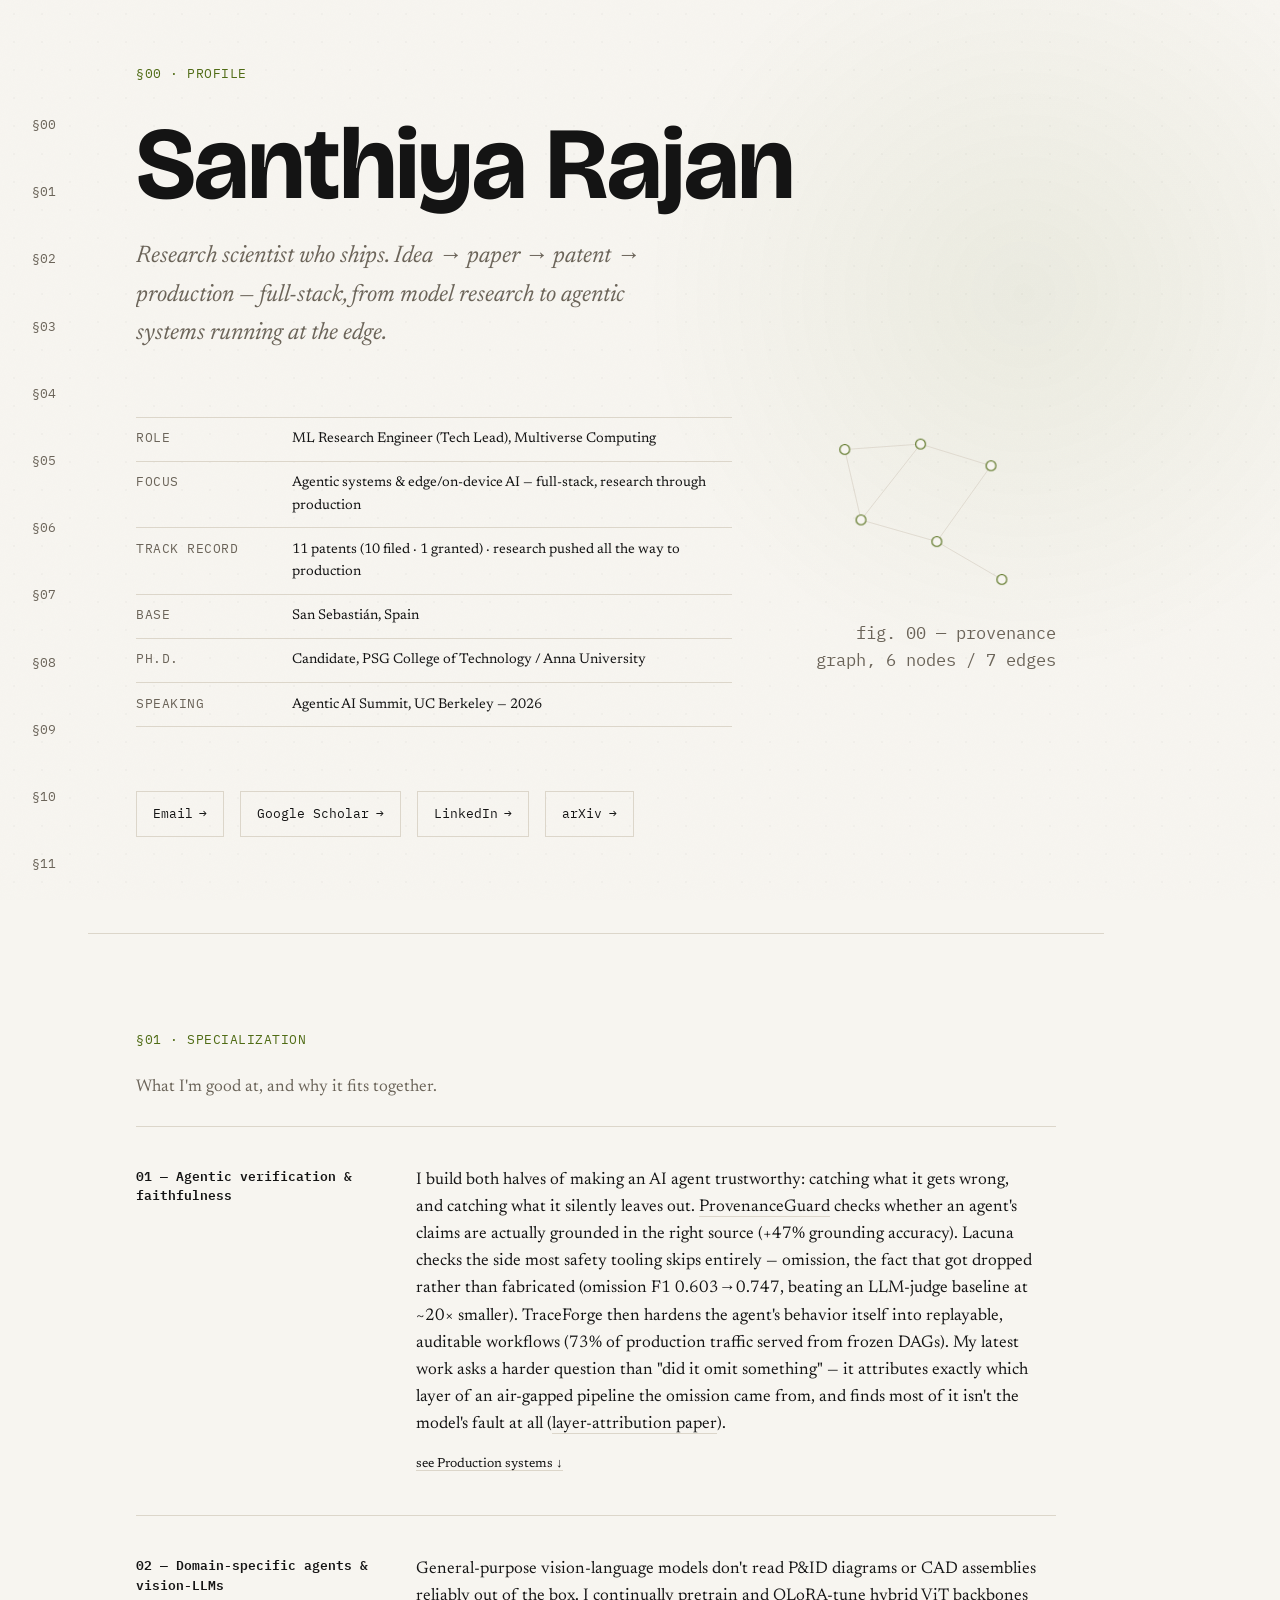
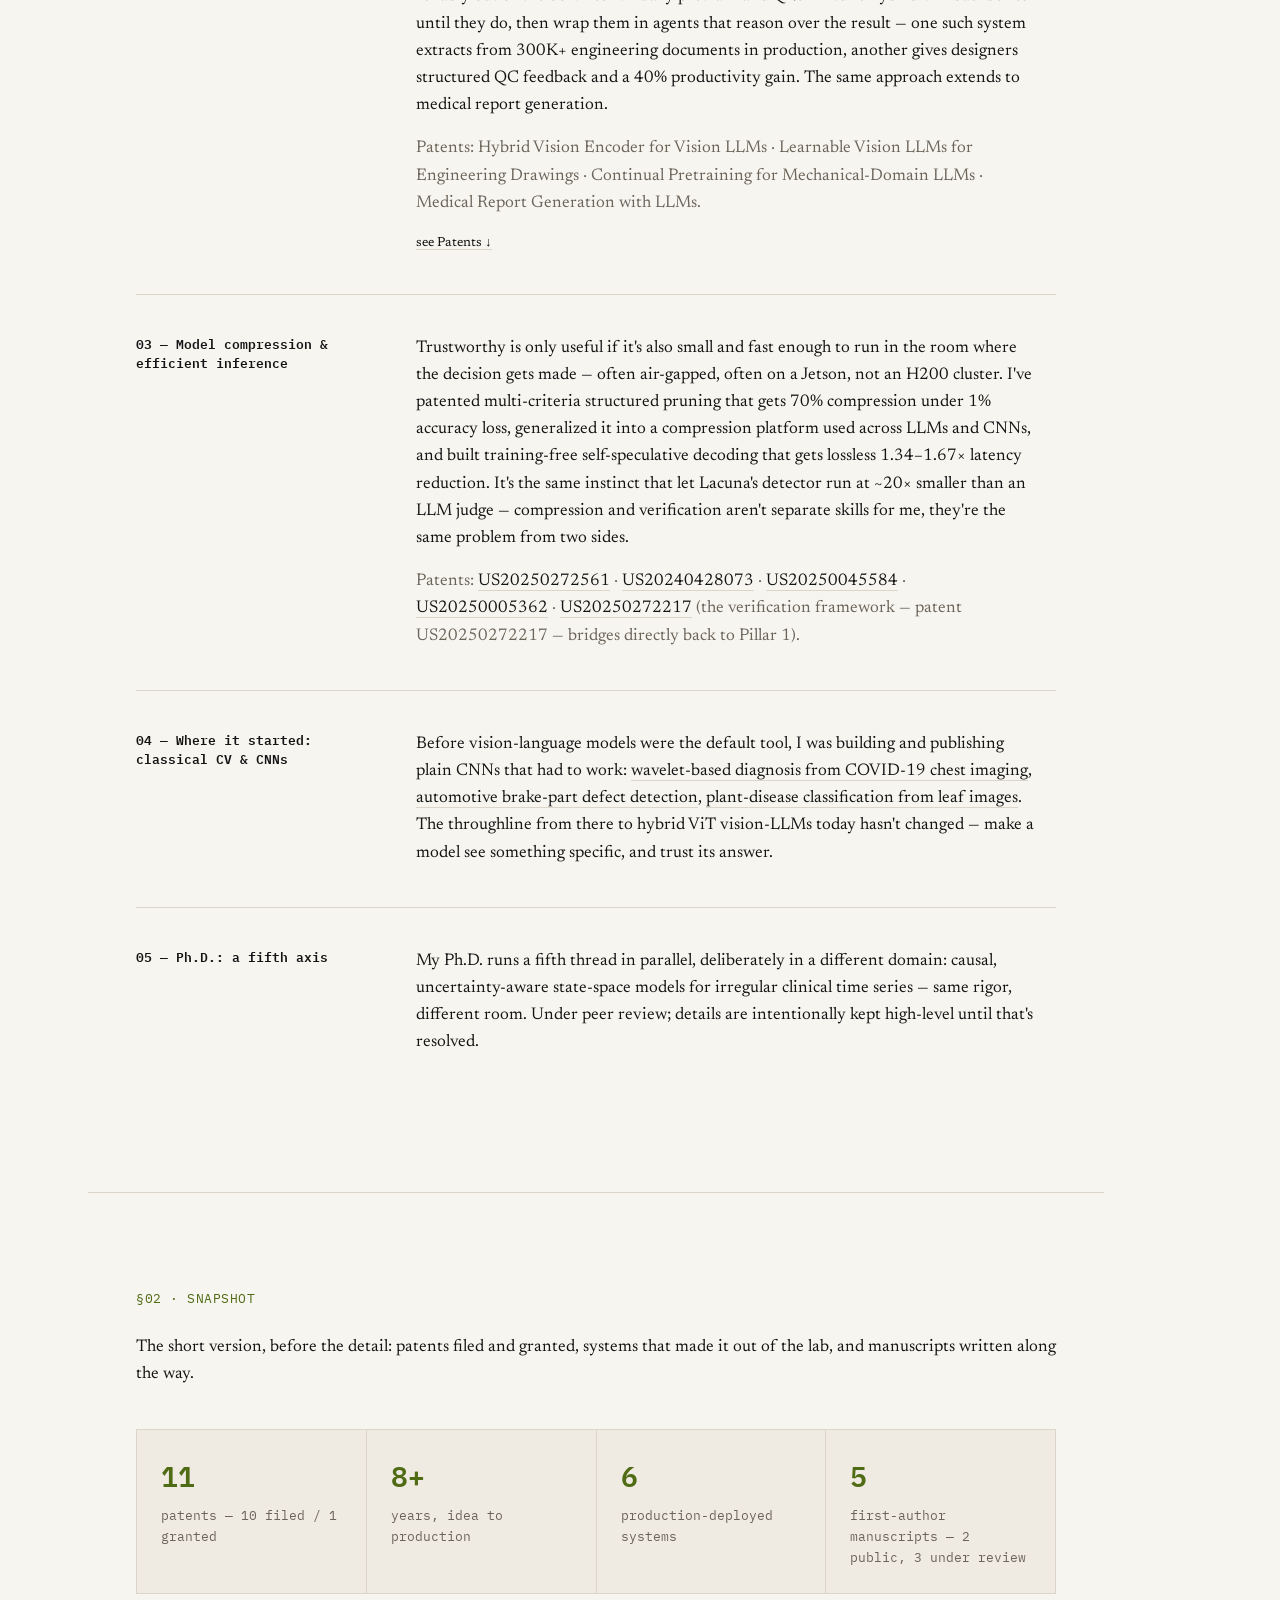
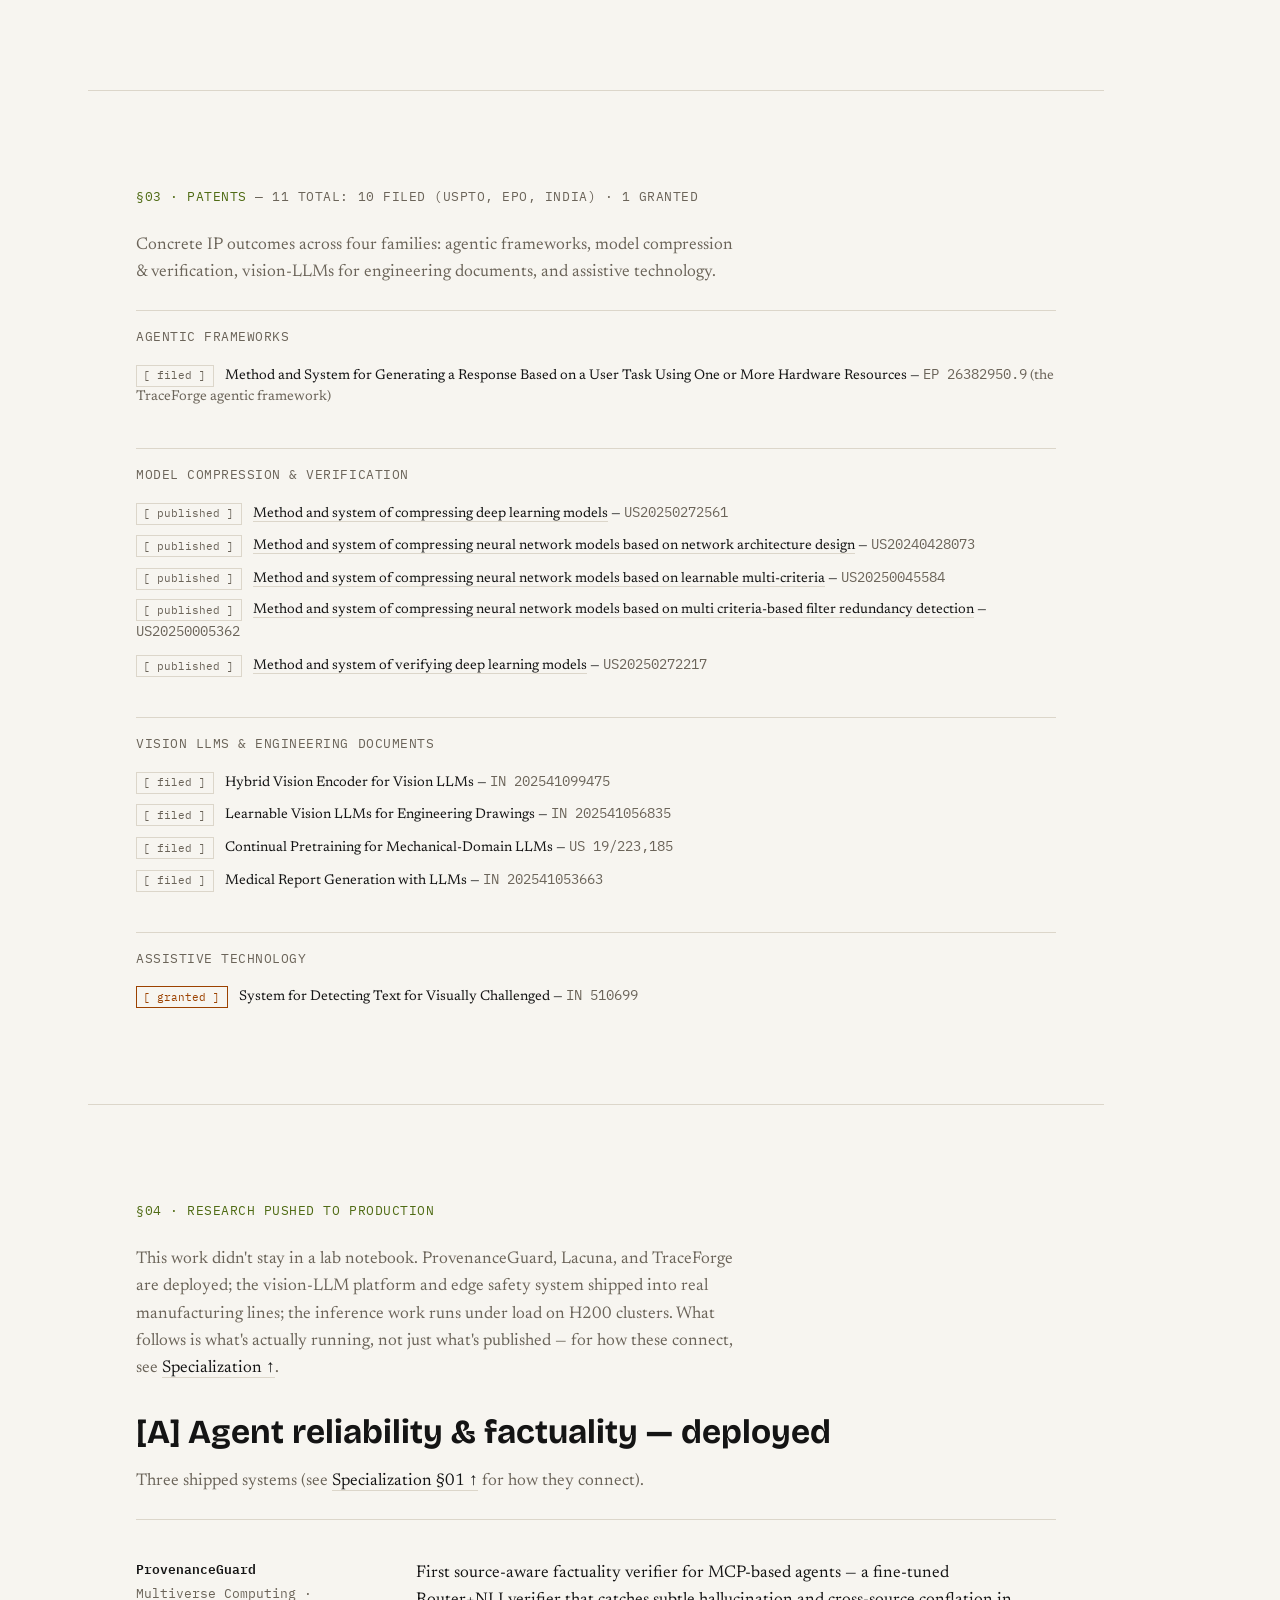
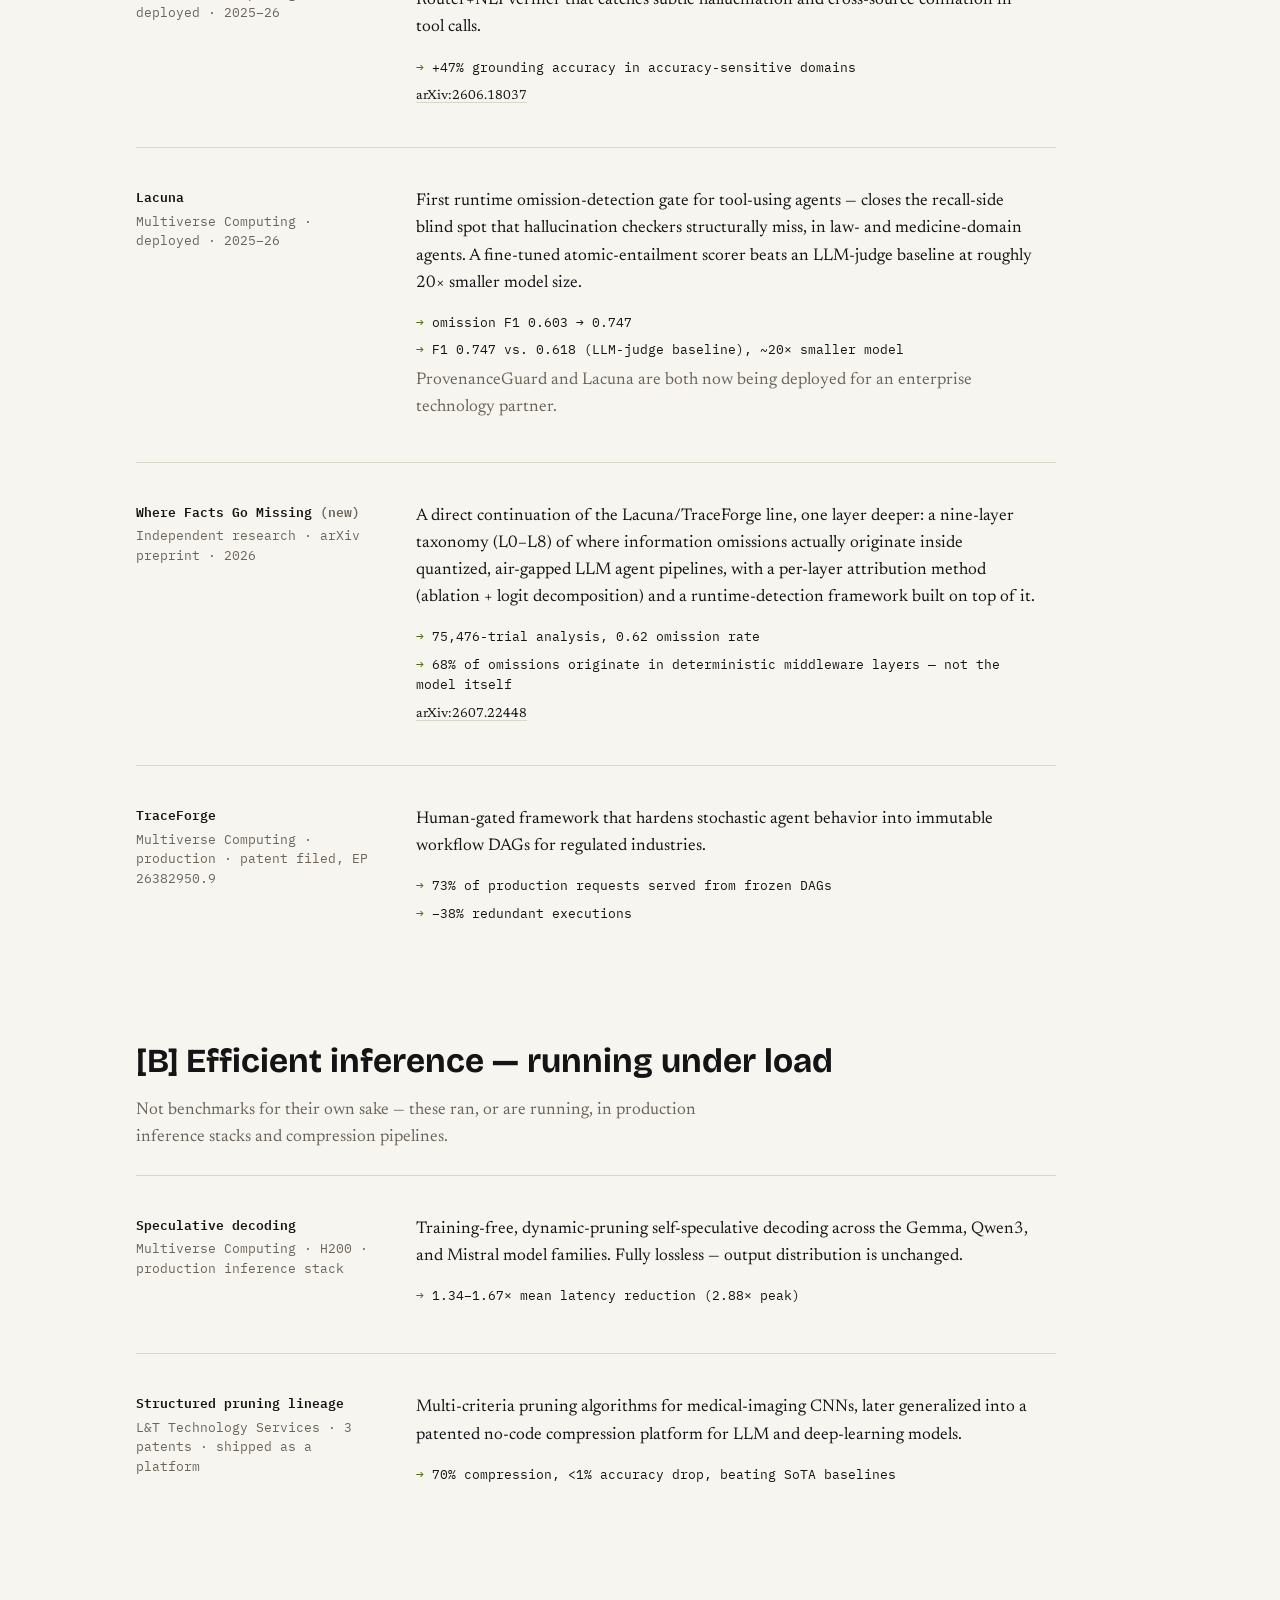
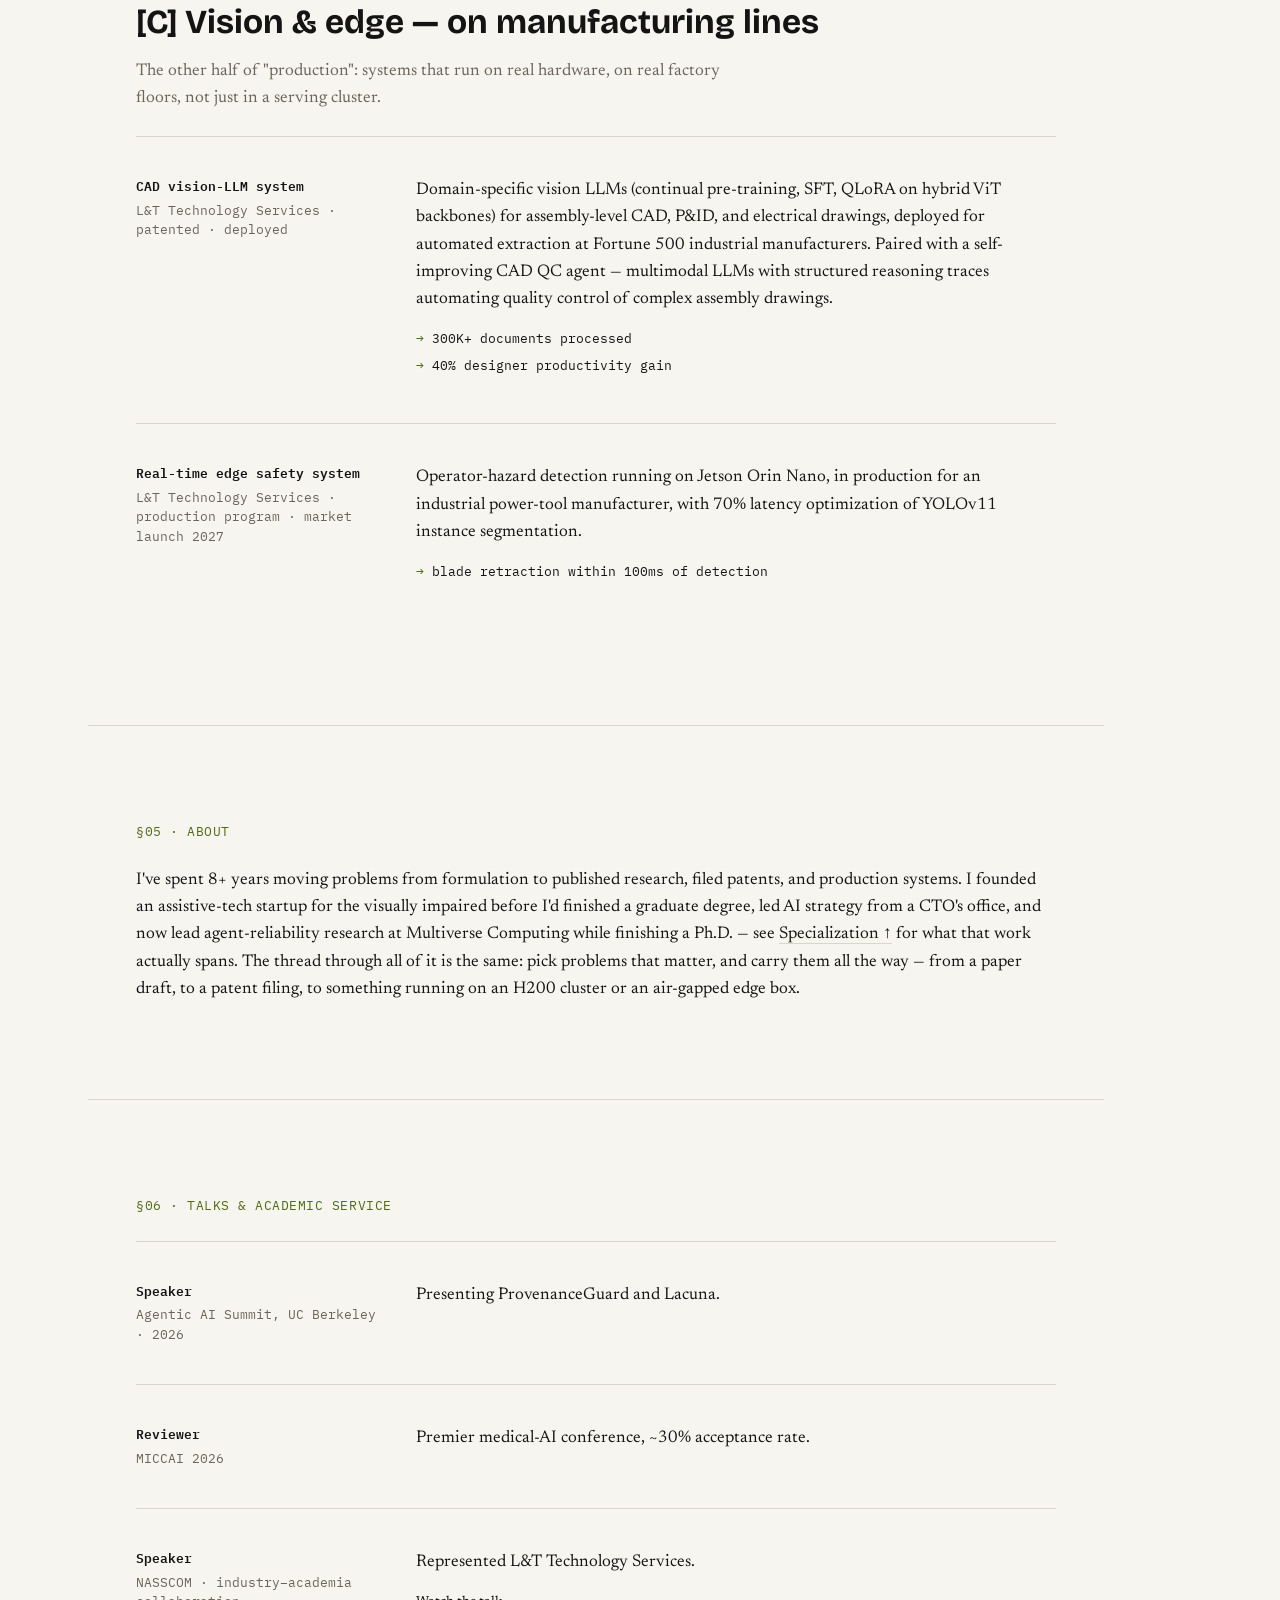
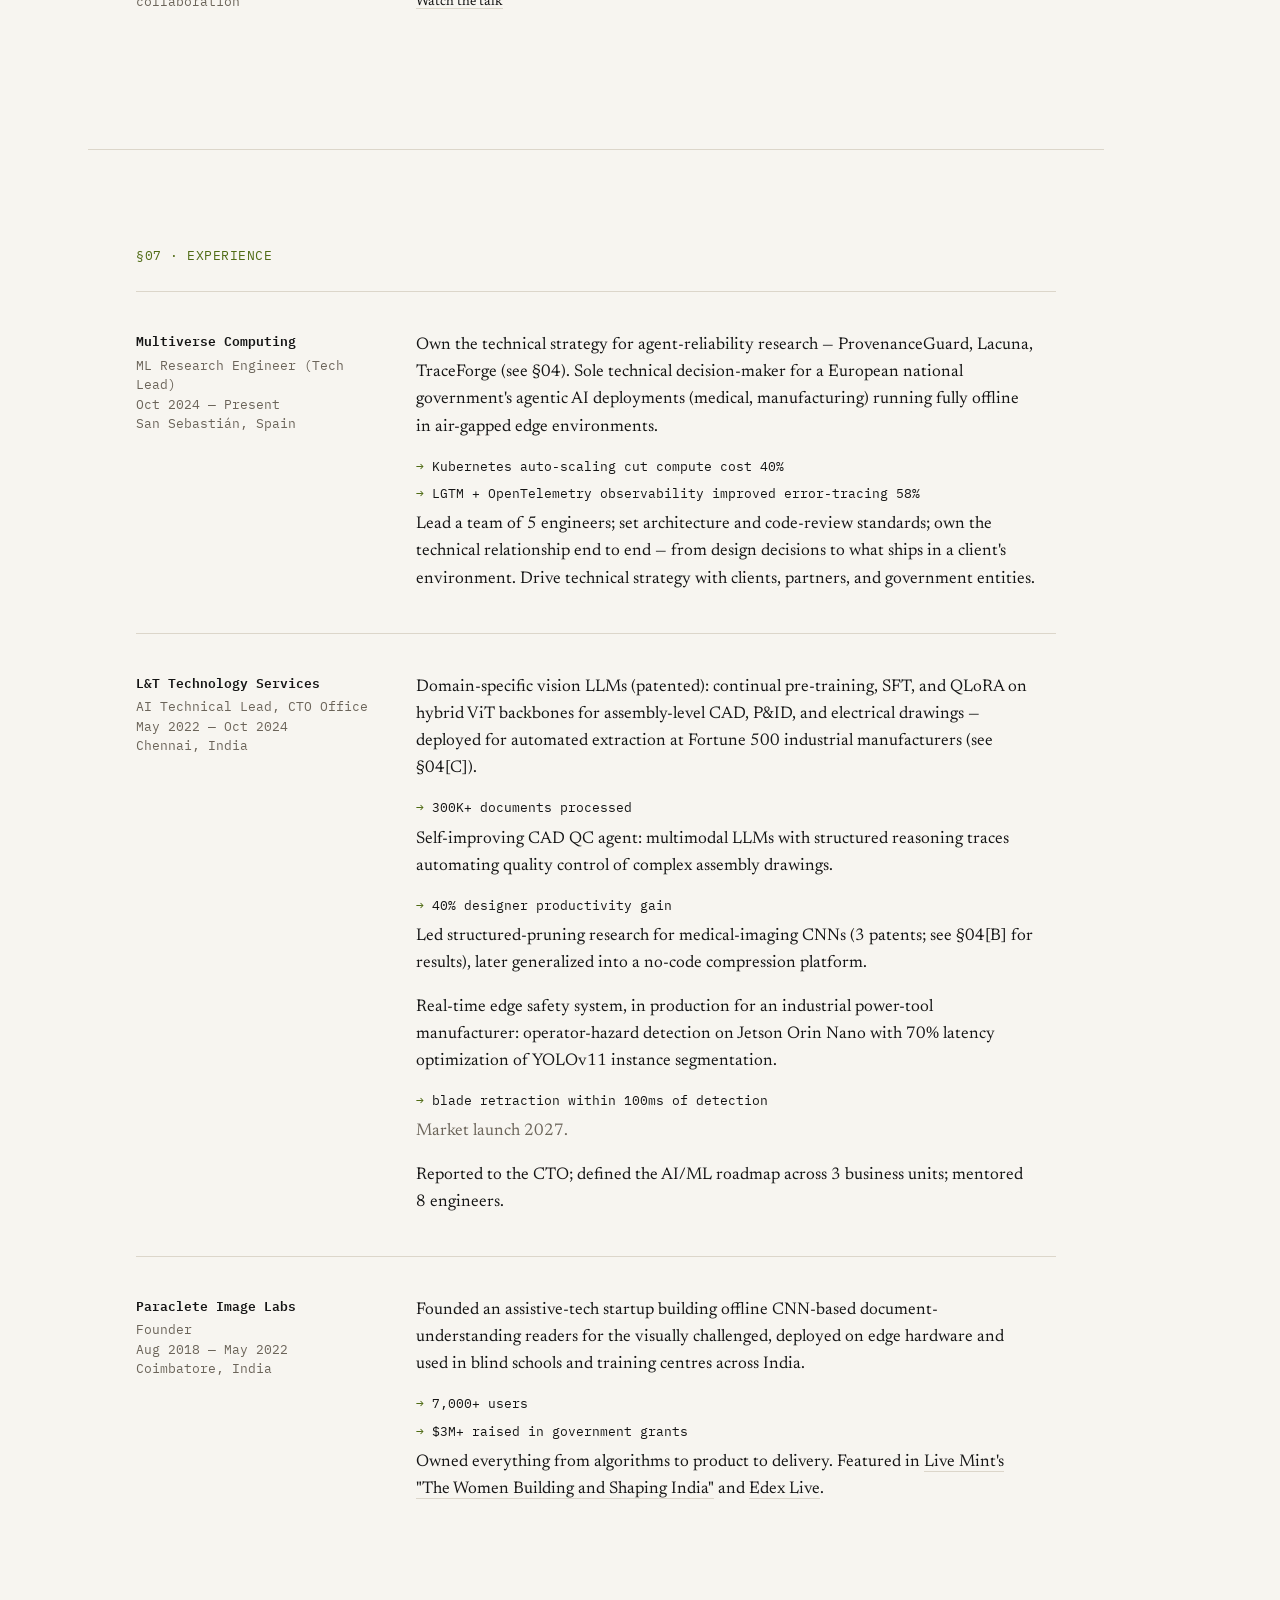
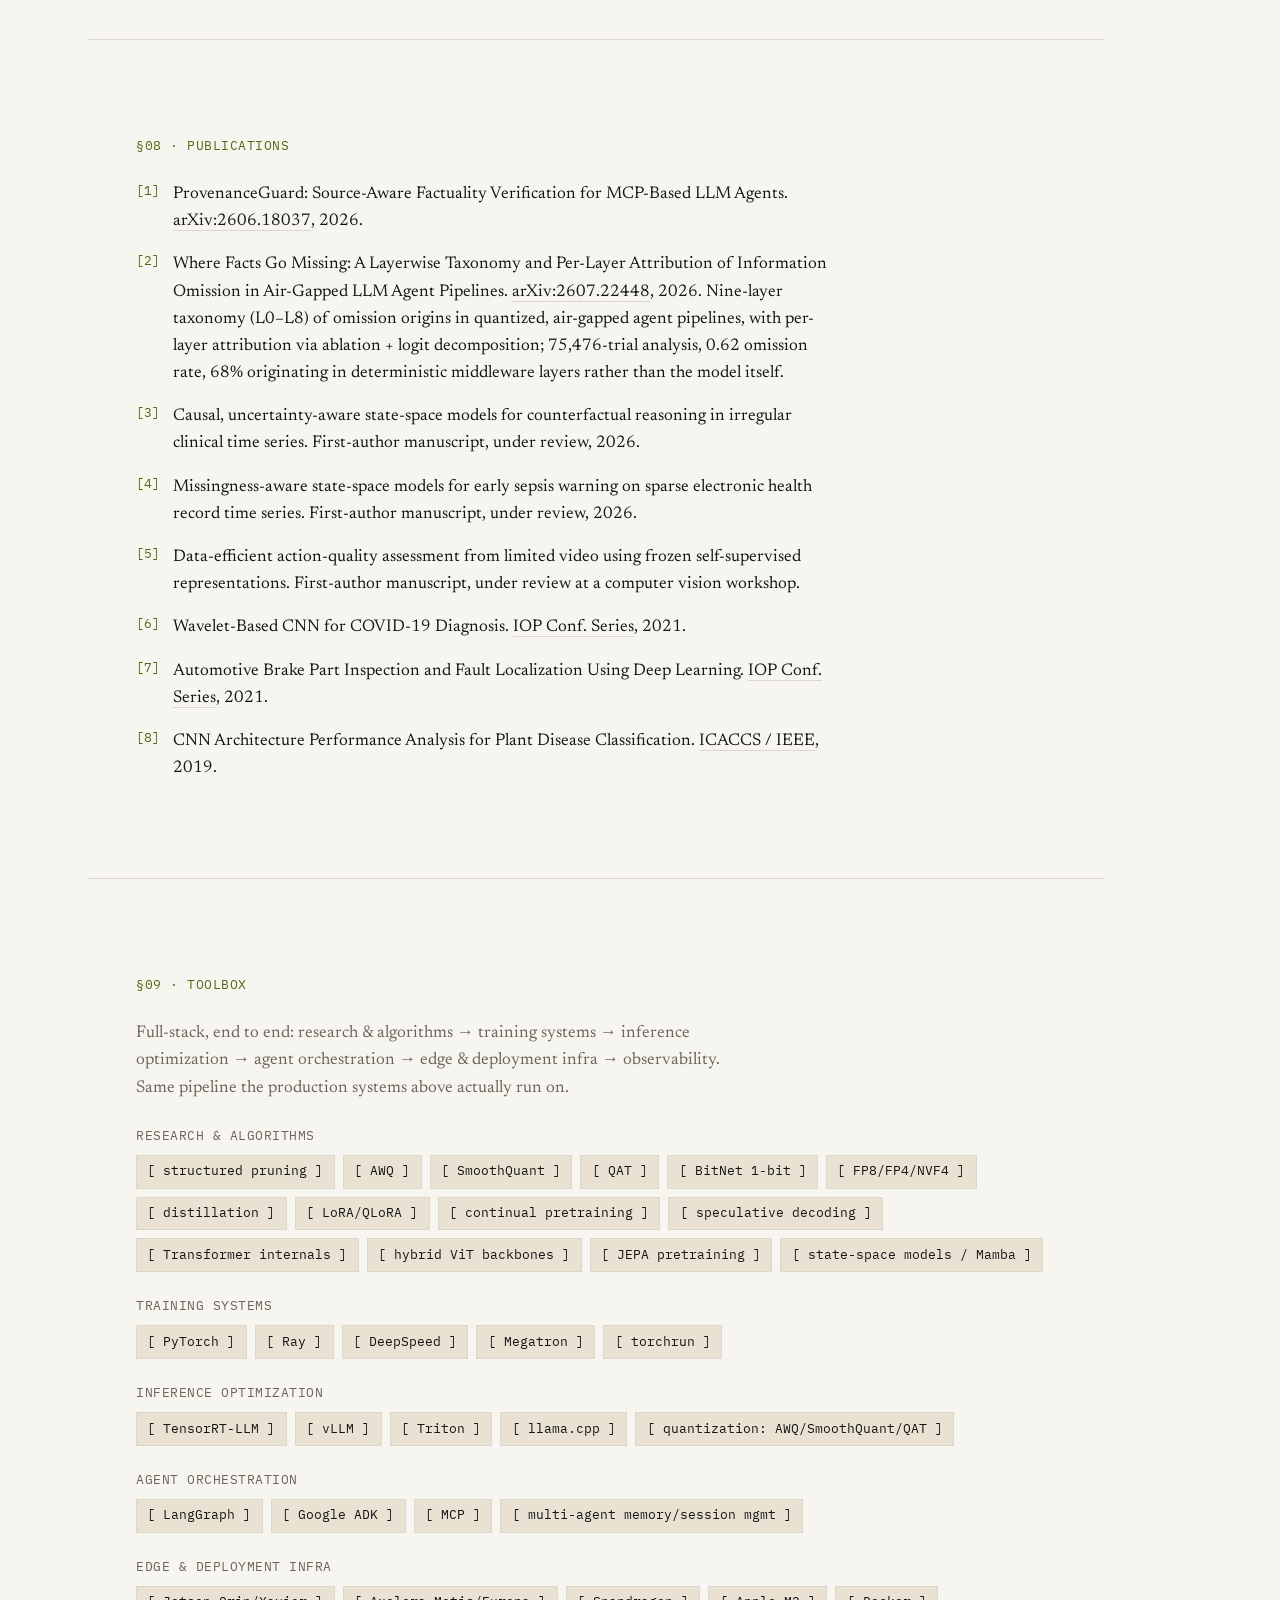
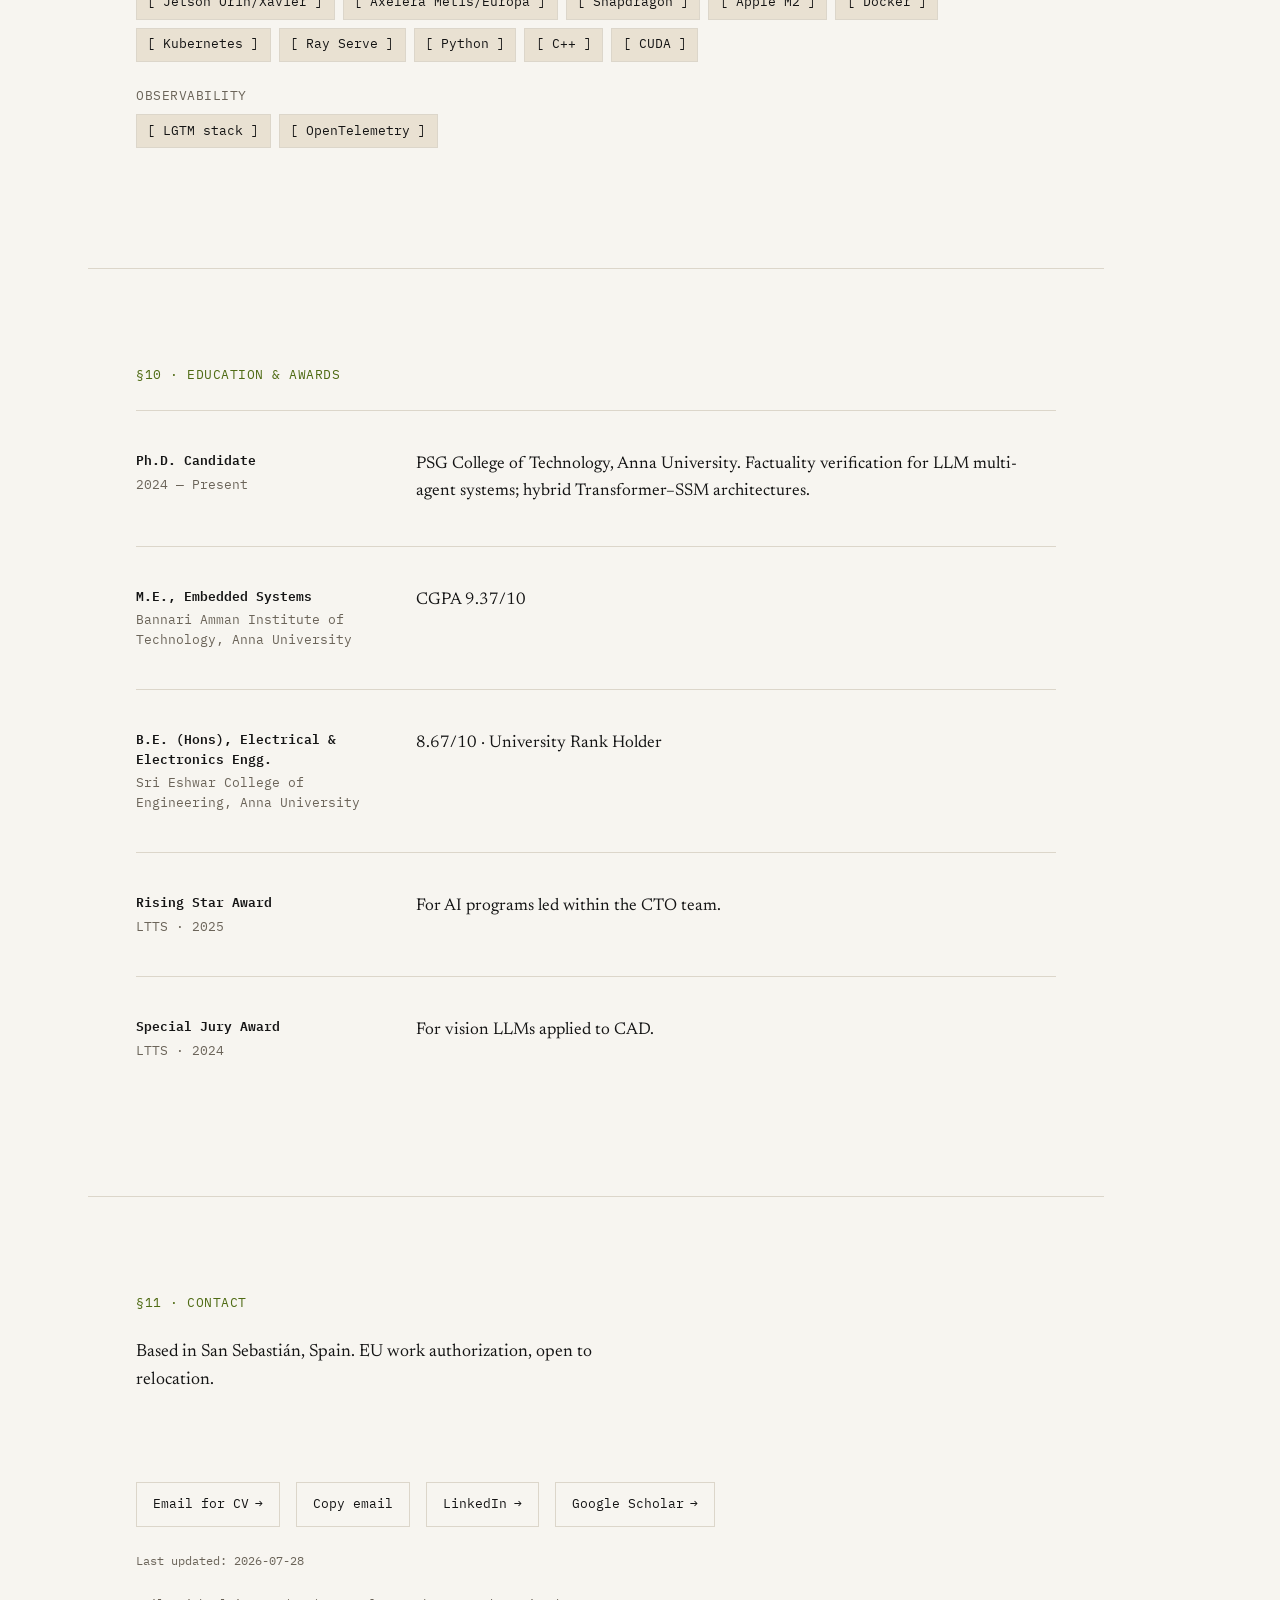
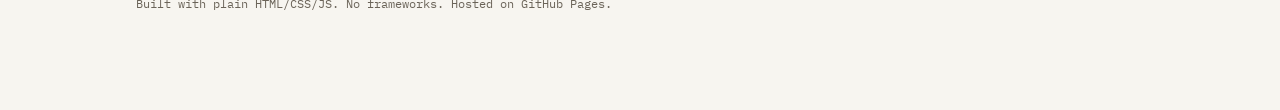
==== commit ba3620da: "content: add specialization narrative, fix patent titles/links Add a new Specialization section righ" ====
--- a/index.html
+++ b/index.html
@@ -56,16 +56,17 @@
   <a href="#hero" class="top-nav__brand">SR</a>
   <button class="top-nav__toggle" id="nav-toggle" aria-expanded="false" aria-controls="top-nav-list">§ Menu</button>
   <ul class="top-nav__list" id="top-nav-list">
-    <li><a href="#stats">§01 Snapshot</a></li>
-    <li><a href="#patents">§02 Patents</a></li>
-    <li><a href="#production">§03 Production</a></li>
-    <li><a href="#about">§04 About</a></li>
-    <li><a href="#talks">§05 Talks</a></li>
-    <li><a href="#experience">§06 Experience</a></li>
-    <li><a href="#publications">§07 Publications</a></li>
-    <li><a href="#toolbox">§08 Toolbox</a></li>
-    <li><a href="#education">§09 Education</a></li>
-    <li><a href="#contact">§10 Contact</a></li>
+    <li><a href="#specialization">§01 Specialization</a></li>
+    <li><a href="#stats">§02 Snapshot</a></li>
+    <li><a href="#patents">§03 Patents</a></li>
+    <li><a href="#production">§04 Production</a></li>
+    <li><a href="#about">§05 About</a></li>
+    <li><a href="#talks">§06 Talks</a></li>
+    <li><a href="#experience">§07 Experience</a></li>
+    <li><a href="#publications">§08 Publications</a></li>
+    <li><a href="#toolbox">§09 Toolbox</a></li>
+    <li><a href="#education">§10 Education</a></li>
+    <li><a href="#contact">§11 Contact</a></li>
   </ul>
 </nav>
 
@@ -75,16 +76,17 @@
   </div>
   <ol class="rail__numbers">
     <li><a href="#hero">§00</a></li>
-    <li><a href="#stats">§01</a></li>
-    <li><a href="#patents">§02</a></li>
-    <li><a href="#production">§03</a></li>
-    <li><a href="#about">§04</a></li>
-    <li><a href="#talks">§05</a></li>
-    <li><a href="#experience">§06</a></li>
-    <li><a href="#publications">§07</a></li>
-    <li><a href="#toolbox">§08</a></li>
-    <li><a href="#education">§09</a></li>
-    <li><a href="#contact">§10</a></li>
+    <li><a href="#specialization">§01</a></li>
+    <li><a href="#stats">§02</a></li>
+    <li><a href="#patents">§03</a></li>
+    <li><a href="#production">§04</a></li>
+    <li><a href="#about">§05</a></li>
+    <li><a href="#talks">§06</a></li>
+    <li><a href="#experience">§07</a></li>
+    <li><a href="#publications">§08</a></li>
+    <li><a href="#toolbox">§09</a></li>
+    <li><a href="#education">§10</a></li>
+    <li><a href="#contact">§11</a></li>
   </ol>
 </div>
 
@@ -157,9 +159,98 @@
   </div>
 </section>
 
-<!-- ============ §01 SNAPSHOT STATS ============ -->
+<!-- ============ §01 SPECIALIZATION ============ -->
+<section class="section" id="specialization">
+  <p class="section-num">§01 · Specialization</p>
+  <p class="thread-intro prose reveal">What I'm good at, and why it fits together.</p>
+
+  <div class="entry-list">
+    <article class="entry reveal">
+      <div class="entry__meta mono">
+        <p class="entry__name">01 — Agentic verification &amp; faithfulness</p>
+      </div>
+      <div class="entry__body">
+        <p class="prose">I build both halves of making an AI agent trustworthy: catching what it gets wrong, and
+        catching what it silently leaves out. <a href="https://arxiv.org/abs/2606.18037" target="_blank" rel="noopener">ProvenanceGuard</a>
+        checks whether an agent's claims are actually grounded in the right source (+47% grounding accuracy).
+        Lacuna checks the side most safety tooling skips entirely — omission, the fact that got dropped rather
+        than fabricated (omission F1 0.603→0.747, beating an LLM-judge baseline at ~20× smaller). TraceForge then
+        hardens the agent's behavior itself into replayable, auditable workflows (73% of production traffic
+        served from frozen DAGs). My latest work asks a harder question than "did it omit something" — it
+        attributes exactly which layer of an air-gapped pipeline the omission came from, and finds most of it
+        isn't the model's fault at all (<a href="https://arxiv.org/abs/2607.22448" target="_blank" rel="noopener">layer-attribution paper</a>).</p>
+        <p class="entry__link"><a href="#production">see Production systems ↓</a></p>
+      </div>
+    </article>
+
+    <article class="entry reveal">
+      <div class="entry__meta mono">
+        <p class="entry__name">02 — Domain-specific agents &amp; vision-LLMs</p>
+      </div>
+      <div class="entry__body">
+        <p class="prose">General-purpose vision-language models don't read P&amp;ID diagrams or CAD assemblies
+        reliably out of the box. I continually pretrain and QLoRA-tune hybrid ViT backbones until they do, then
+        wrap them in agents that reason over the result — one such system extracts from 300K+ engineering
+        documents in production, another gives designers structured QC feedback and a 40% productivity gain.
+        The same approach extends to medical report generation.</p>
+        <p class="prose muted">Patents: Hybrid Vision Encoder for Vision LLMs · Learnable Vision LLMs for
+        Engineering Drawings · Continual Pretraining for Mechanical-Domain LLMs · Medical Report Generation with
+        LLMs.</p>
+        <p class="entry__link"><a href="#patents">see Patents ↓</a></p>
+      </div>
+    </article>
+
+    <article class="entry reveal">
+      <div class="entry__meta mono">
+        <p class="entry__name">03 — Model compression &amp; efficient inference</p>
+      </div>
+      <div class="entry__body">
+        <p class="prose">Trustworthy is only useful if it's also small and fast enough to run in the room where
+        the decision gets made — often air-gapped, often on a Jetson, not an H200 cluster. I've patented
+        multi-criteria structured pruning that gets 70% compression under 1% accuracy loss, generalized it into
+        a compression platform used across LLMs and CNNs, and built training-free self-speculative decoding
+        that gets lossless 1.34–1.67× latency reduction. It's the same instinct that let Lacuna's detector run
+        at ~20× smaller than an LLM judge — compression and verification aren't separate skills for me, they're
+        the same problem from two sides.</p>
+        <p class="prose muted">Patents: <a href="https://patents.google.com/patent/US20250272561A1/en" target="_blank" rel="noopener">US20250272561</a> ·
+        <a href="https://patents.google.com/patent/US20240428073A1/en" target="_blank" rel="noopener">US20240428073</a> ·
+        <a href="https://patents.google.com/patent/US20250045584A1/en" target="_blank" rel="noopener">US20250045584</a> ·
+        <a href="https://patents.google.com/patent/US20250005362A1/en" target="_blank" rel="noopener">US20250005362</a> ·
+        <a href="https://patents.google.com/patent/US20250272217A1/en" target="_blank" rel="noopener">US20250272217</a>
+        (the verification framework — patent US20250272217 — bridges directly back to Pillar 1).</p>
+      </div>
+    </article>
+
+    <article class="entry reveal">
+      <div class="entry__meta mono">
+        <p class="entry__name">04 — Where it started: classical CV &amp; CNNs</p>
+      </div>
+      <div class="entry__body">
+        <p class="prose">Before vision-language models were the default tool, I was building and publishing
+        plain CNNs that had to work: <a href="https://iopscience.iop.org/article/10.1088/1757-899X/1084/1/012015/meta" target="_blank" rel="noopener">wavelet-based
+        diagnosis from COVID-19 chest imaging</a>, <a href="https://iopscience.iop.org/article/10.1088/1757-899X/1059/1/012062/meta" target="_blank" rel="noopener">automotive
+        brake-part defect detection</a>, <a href="https://ieeexplore.ieee.org/abstract/document/8728282" target="_blank" rel="noopener">plant-disease
+        classification from leaf images</a>. The throughline from there to hybrid ViT vision-LLMs today hasn't
+        changed — make a model see something specific, and trust its answer.</p>
+      </div>
+    </article>
+
+    <article class="entry reveal">
+      <div class="entry__meta mono">
+        <p class="entry__name">05 — Ph.D.: a fifth axis</p>
+      </div>
+      <div class="entry__body">
+        <p class="prose">My Ph.D. runs a fifth thread in parallel, deliberately in a different domain: causal,
+        uncertainty-aware state-space models for irregular clinical time series — same rigor, different room.
+        Under peer review; details are intentionally kept high-level until that's resolved.</p>
+      </div>
+    </article>
+  </div>
+</section>
+
+<!-- ============ §02 SNAPSHOT STATS ============ -->
 <section class="section" id="stats">
-  <p class="section-num">§01 · Snapshot</p>
+  <p class="section-num">§02 · Snapshot</p>
   <div class="section__body">
     <p class="prose reveal">The short version, before the detail: patents filed and granted, systems that made it out of the lab, and manuscripts written along the way.</p>
     <div class="stat-tiles reveal" style="--stagger:1">
@@ -183,9 +274,9 @@
   </div>
 </section>
 
-<!-- ============ §02 PATENTS ============ -->
+<!-- ============ §03 PATENTS ============ -->
 <section class="section" id="patents">
-  <p class="section-num">§02 · Patents <span class="mono muted">— 11 total: 10 filed (USPTO, EPO, India) · 1 granted</span></p>
+  <p class="section-num">§03 · Patents <span class="mono muted">— 11 total: 10 filed (USPTO, EPO, India) · 1 granted</span></p>
   <p class="thread-intro prose reveal">Concrete IP outcomes across four families: agentic frameworks, model compression &amp; verification, vision-LLMs for engineering documents, and assistive technology.</p>
 
   <div class="patent-groups">
@@ -199,11 +290,11 @@
     <div class="patent-group reveal">
       <p class="patent-group__title mono">Model compression &amp; verification</p>
       <ul class="patent-list">
-        <li><span class="tag mono">[ published ]</span> <a href="https://patents.google.com/patent/US20250272561A1/en" target="_blank" rel="noopener">US20250272561</a></li>
-        <li><span class="tag mono">[ published ]</span> <a href="https://patents.google.com/patent/US20240428073A1/en" target="_blank" rel="noopener">US20240428073</a></li>
-        <li><span class="tag mono">[ published ]</span> <a href="https://patents.google.com/patent/US20250045584A1/en" target="_blank" rel="noopener">US20250045584</a></li>
-        <li><span class="tag mono">[ published ]</span> <a href="https://patents.google.com/patent/US20250005362A1/en" target="_blank" rel="noopener">US20250005362</a></li>
-        <li><span class="tag mono">[ published ]</span> <a href="https://patents.google.com/patent/US20250272217A1/en" target="_blank" rel="noopener">US20250272217</a></li>
+        <li><span class="tag mono">[ published ]</span> <a href="https://patents.google.com/patent/US20250272561A1/en" target="_blank" rel="noopener">Method and system of compressing deep learning models</a> — <span class="muted mono">US20250272561</span></li>
+        <li><span class="tag mono">[ published ]</span> <a href="https://patents.google.com/patent/US20240428073A1/en" target="_blank" rel="noopener">Method and system of compressing neural network models based on network architecture design</a> — <span class="muted mono">US20240428073</span></li>
+        <li><span class="tag mono">[ published ]</span> <a href="https://patents.google.com/patent/US20250045584A1/en" target="_blank" rel="noopener">Method and system of compressing neural network models based on learnable multi-criteria</a> — <span class="muted mono">US20250045584</span></li>
+        <li><span class="tag mono">[ published ]</span> <a href="https://patents.google.com/patent/US20250005362A1/en" target="_blank" rel="noopener">Method and system of compressing neural network models based on multi criteria-based filter redundancy detection</a> — <span class="muted mono">US20250005362</span></li>
+        <li><span class="tag mono">[ published ]</span> <a href="https://patents.google.com/patent/US20250272217A1/en" target="_blank" rel="noopener">Method and system of verifying deep learning models</a> — <span class="muted mono">US20250272217</span></li>
       </ul>
     </div>
 
@@ -226,13 +317,13 @@
   </div>
 </section>
 
-<!-- ============ §03 PRODUCTION SYSTEMS ============ -->
+<!-- ============ §04 PRODUCTION SYSTEMS ============ -->
 <section class="section" id="production">
-  <p class="section-num">§03 · Research Pushed to Production</p>
-  <p class="thread-intro prose reveal">This work didn't stay in a lab notebook. ProvenanceGuard, Lacuna, and TraceForge are deployed; the vision-LLM platform and edge safety system shipped into real manufacturing lines; the inference work runs under load on H200 clusters. What follows is what's actually running, not just what's published.</p>
+  <p class="section-num">§04 · Research Pushed to Production</p>
+  <p class="thread-intro prose reveal">This work didn't stay in a lab notebook. ProvenanceGuard, Lacuna, and TraceForge are deployed; the vision-LLM platform and edge safety system shipped into real manufacturing lines; the inference work runs under load on H200 clusters. What follows is what's actually running, not just what's published — for how these connect, see <a href="#specialization">Specialization ↑</a>.</p>
 
   <h2 class="thread-title reveal">[A] Agent reliability &amp; factuality — deployed</h2>
-  <p class="thread-intro prose reveal">Three shipped systems, one line: verify what an agent says, catch what it leaves out, then make the safe path the only path.</p>
+  <p class="thread-intro prose reveal">Three shipped systems (see <a href="#specialization">Specialization §01 ↑</a> for how they connect).</p>
 
   <div class="entry-list">
     <article class="entry reveal">
@@ -354,25 +445,24 @@
   </div>
 </section>
 
-<!-- ============ §04 ABOUT ============ -->
+<!-- ============ §05 ABOUT ============ -->
 <section class="section" id="about">
-  <p class="section-num">§04 · About</p>
+  <p class="section-num">§05 · About</p>
   <div class="section__body">
     <p class="prose reveal">
       I've spent 8+ years moving problems from formulation to published research, filed patents, and production
       systems. I founded an assistive-tech startup for the visually impaired before I'd finished a graduate degree,
-      led AI strategy from a CTO's office, and now build agent-reliability and edge-AI systems at Multiverse
-      Computing while finishing a Ph.D. on factuality verification for tool-using agents and state-space models
-      for irregular clinical time series. The thread through all of it is the same: pick problems that matter, and
-      carry them all the way — from a paper draft, to a patent filing, to something running on an H200 cluster or
-      an air-gapped edge box.
+      led AI strategy from a CTO's office, and now lead agent-reliability research at Multiverse Computing while
+      finishing a Ph.D. — see <a href="#specialization">Specialization ↑</a> for what that work actually spans.
+      The thread through all of it is the same: pick problems that matter, and carry them all the way — from a
+      paper draft, to a patent filing, to something running on an H200 cluster or an air-gapped edge box.
     </p>
   </div>
 </section>
 
-<!-- ============ §05 TALKS ============ -->
+<!-- ============ §06 TALKS ============ -->
 <section class="section" id="talks">
-  <p class="section-num">§05 · Talks &amp; Academic Service</p>
+  <p class="section-num">§06 · Talks &amp; Academic Service</p>
   <div class="entry-list">
     <article class="entry reveal">
       <div class="entry__meta mono">
@@ -405,9 +495,9 @@
   </div>
 </section>
 
-<!-- ============ §06 EXPERIENCE ============ -->
+<!-- ============ §07 EXPERIENCE ============ -->
 <section class="section" id="experience">
-  <p class="section-num">§06 · Experience</p>
+  <p class="section-num">§07 · Experience</p>
   <div class="entry-list">
     <article class="entry reveal">
       <div class="entry__meta mono">
@@ -418,7 +508,7 @@
       </div>
       <div class="entry__body">
         <p class="prose">Own the technical strategy for agent-reliability research — ProvenanceGuard, Lacuna,
-        TraceForge (see §03). Sole technical decision-maker for a European national government's agentic AI
+        TraceForge (see §04). Sole technical decision-maker for a European national government's agentic AI
         deployments (medical, manufacturing) running fully offline in air-gapped edge environments.</p>
         <p class="entry__metric mono"><span class="delta">→</span> Kubernetes auto-scaling cut compute cost 40%</p>
         <p class="entry__metric mono"><span class="delta">→</span> LGTM + OpenTelemetry observability improved error-tracing 58%</p>
@@ -438,12 +528,12 @@
       <div class="entry__body">
         <p class="prose">Domain-specific vision LLMs (patented): continual pre-training, SFT, and QLoRA on hybrid
         ViT backbones for assembly-level CAD, P&amp;ID, and electrical drawings — deployed for automated extraction
-        at Fortune 500 industrial manufacturers (see §03[C]).</p>
+        at Fortune 500 industrial manufacturers (see §04[C]).</p>
         <p class="entry__metric mono"><span class="delta">→</span> 300K+ documents processed</p>
         <p class="prose">Self-improving CAD QC agent: multimodal LLMs with structured reasoning traces automating
         quality control of complex assembly drawings.</p>
         <p class="entry__metric mono"><span class="delta">→</span> 40% designer productivity gain</p>
-        <p class="prose">Led structured-pruning research for medical-imaging CNNs (3 patents; see §03[B] for
+        <p class="prose">Led structured-pruning research for medical-imaging CNNs (3 patents; see §04[B] for
         results), later generalized into a no-code compression platform.</p>
         <p class="prose">Real-time edge safety system, in production for an industrial power-tool manufacturer:
         operator-hazard detection on Jetson Orin Nano with 70% latency optimization of YOLOv11 instance
@@ -477,9 +567,9 @@
   </div>
 </section>
 
-<!-- ============ §07 PUBLICATIONS ============ -->
+<!-- ============ §08 PUBLICATIONS ============ -->
 <section class="section" id="publications">
-  <p class="section-num">§07 · Publications</p>
+  <p class="section-num">§08 · Publications</p>
   <ol class="pub-list reveal">
     <li id="pub-1">ProvenanceGuard: Source-Aware Factuality Verification for MCP-Based LLM Agents. <a href="https://arxiv.org/abs/2606.18037" target="_blank" rel="noopener">arXiv:2606.18037</a>, 2026.</li>
     <li id="pub-2">Where Facts Go Missing: A Layerwise Taxonomy and Per-Layer Attribution of Information Omission in Air-Gapped LLM Agent Pipelines. <a href="https://arxiv.org/abs/2607.22448" target="_blank" rel="noopener">arXiv:2607.22448</a>, 2026. Nine-layer taxonomy (L0–L8) of omission origins in quantized, air-gapped agent pipelines, with per-layer attribution via ablation + logit decomposition; 75,476-trial analysis, 0.62 omission rate, 68% originating in deterministic middleware layers rather than the model itself.</li>
@@ -492,9 +582,9 @@
   </ol>
 </section>
 
-<!-- ============ §08 TOOLBOX ============ -->
+<!-- ============ §09 TOOLBOX ============ -->
 <section class="section" id="toolbox">
-  <p class="section-num">§08 · Toolbox</p>
+  <p class="section-num">§09 · Toolbox</p>
   <p class="thread-intro prose reveal">Full-stack, end to end: research &amp; algorithms → training systems → inference optimization → agent orchestration → edge &amp; deployment infra → observability. Same pipeline the production systems above actually run on.</p>
   <div class="toolbox reveal">
     <div class="toolbox__group">
@@ -570,9 +660,9 @@
   </div>
 </section>
 
-<!-- ============ §09 EDUCATION ============ -->
+<!-- ============ §10 EDUCATION ============ -->
 <section class="section" id="education">
-  <p class="section-num">§09 · Education &amp; Awards</p>
+  <p class="section-num">§10 · Education &amp; Awards</p>
   <div class="entry-list">
     <article class="entry reveal">
       <div class="entry__meta mono">
@@ -623,9 +713,9 @@
   </div>
 </section>
 
-<!-- ============ §10 CONTACT ============ -->
+<!-- ============ §11 CONTACT ============ -->
 <footer class="section footer" id="contact">
-  <p class="section-num">§10 · Contact</p>
+  <p class="section-num">§11 · Contact</p>
   <div class="footer__body">
     <p class="prose footer__lead">Based in San Sebastián, Spain. EU work authorization, open to relocation.</p>
     <div class="cta-row">
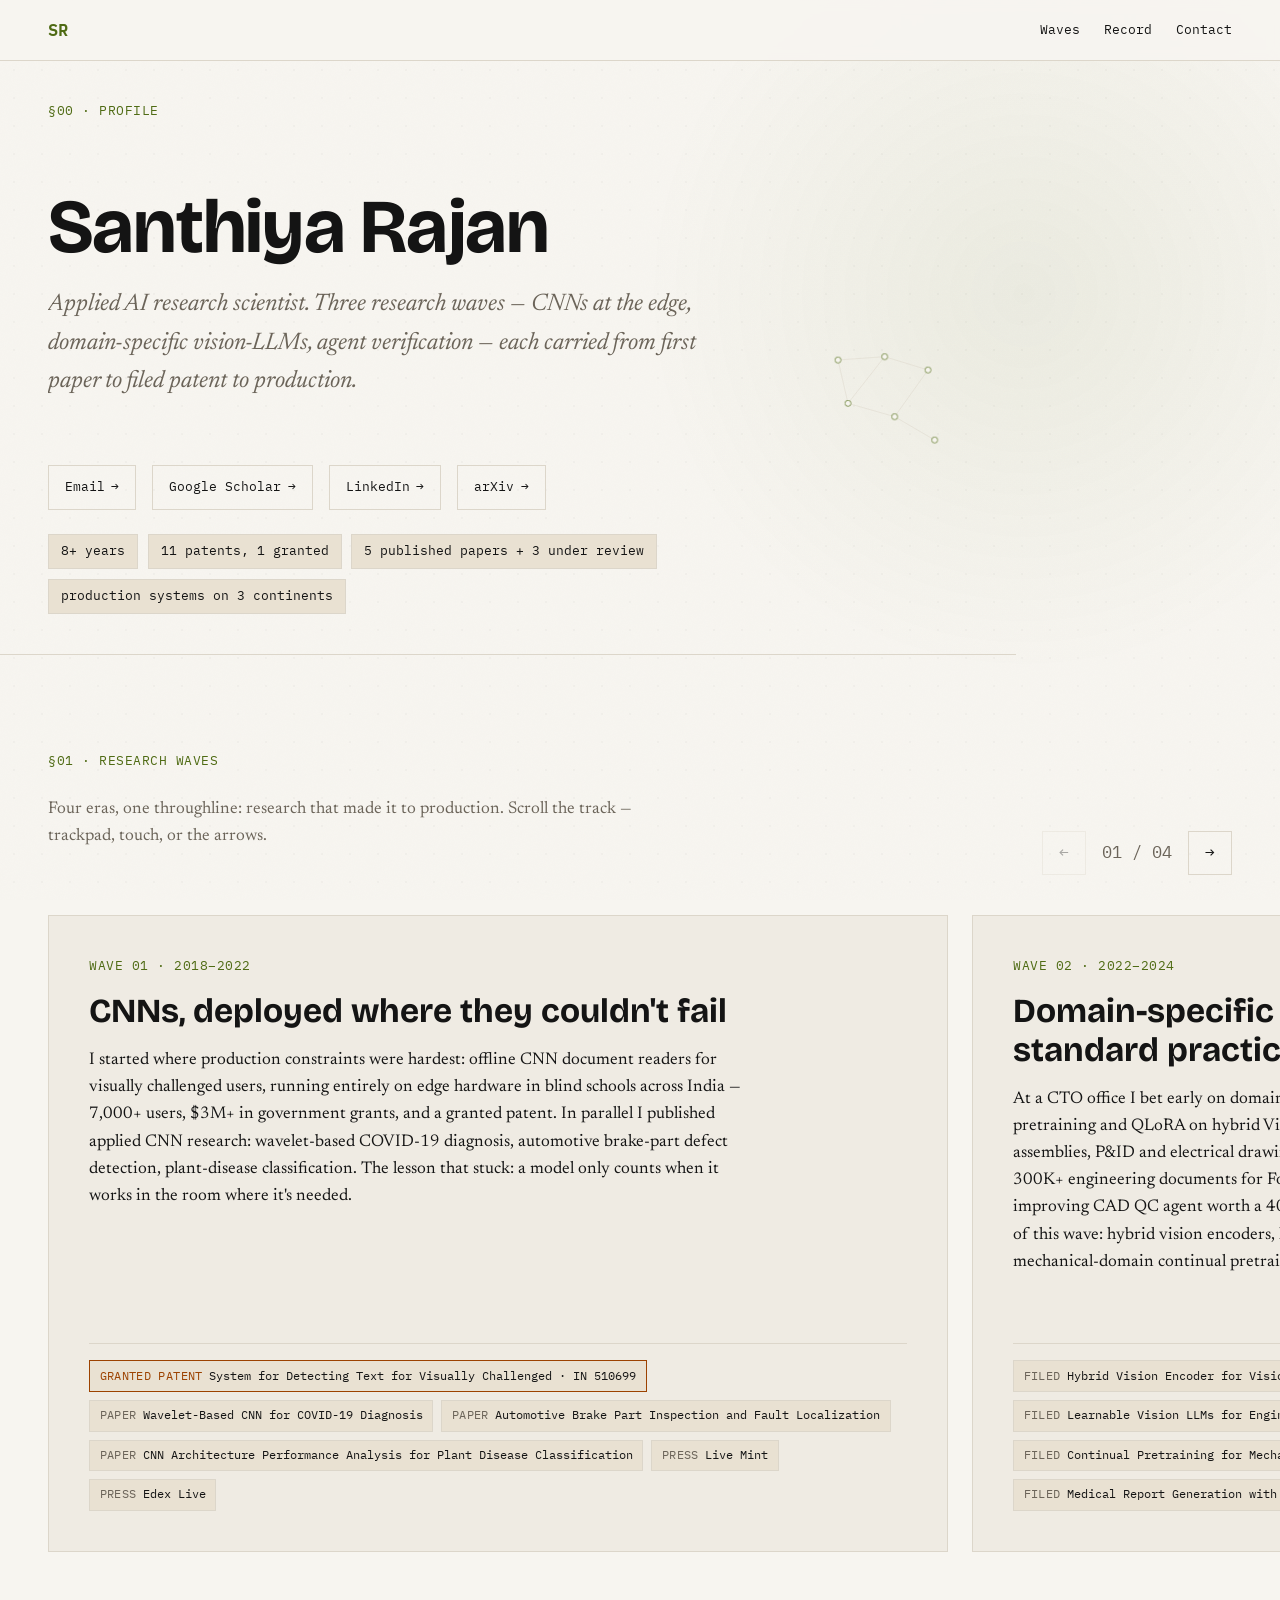
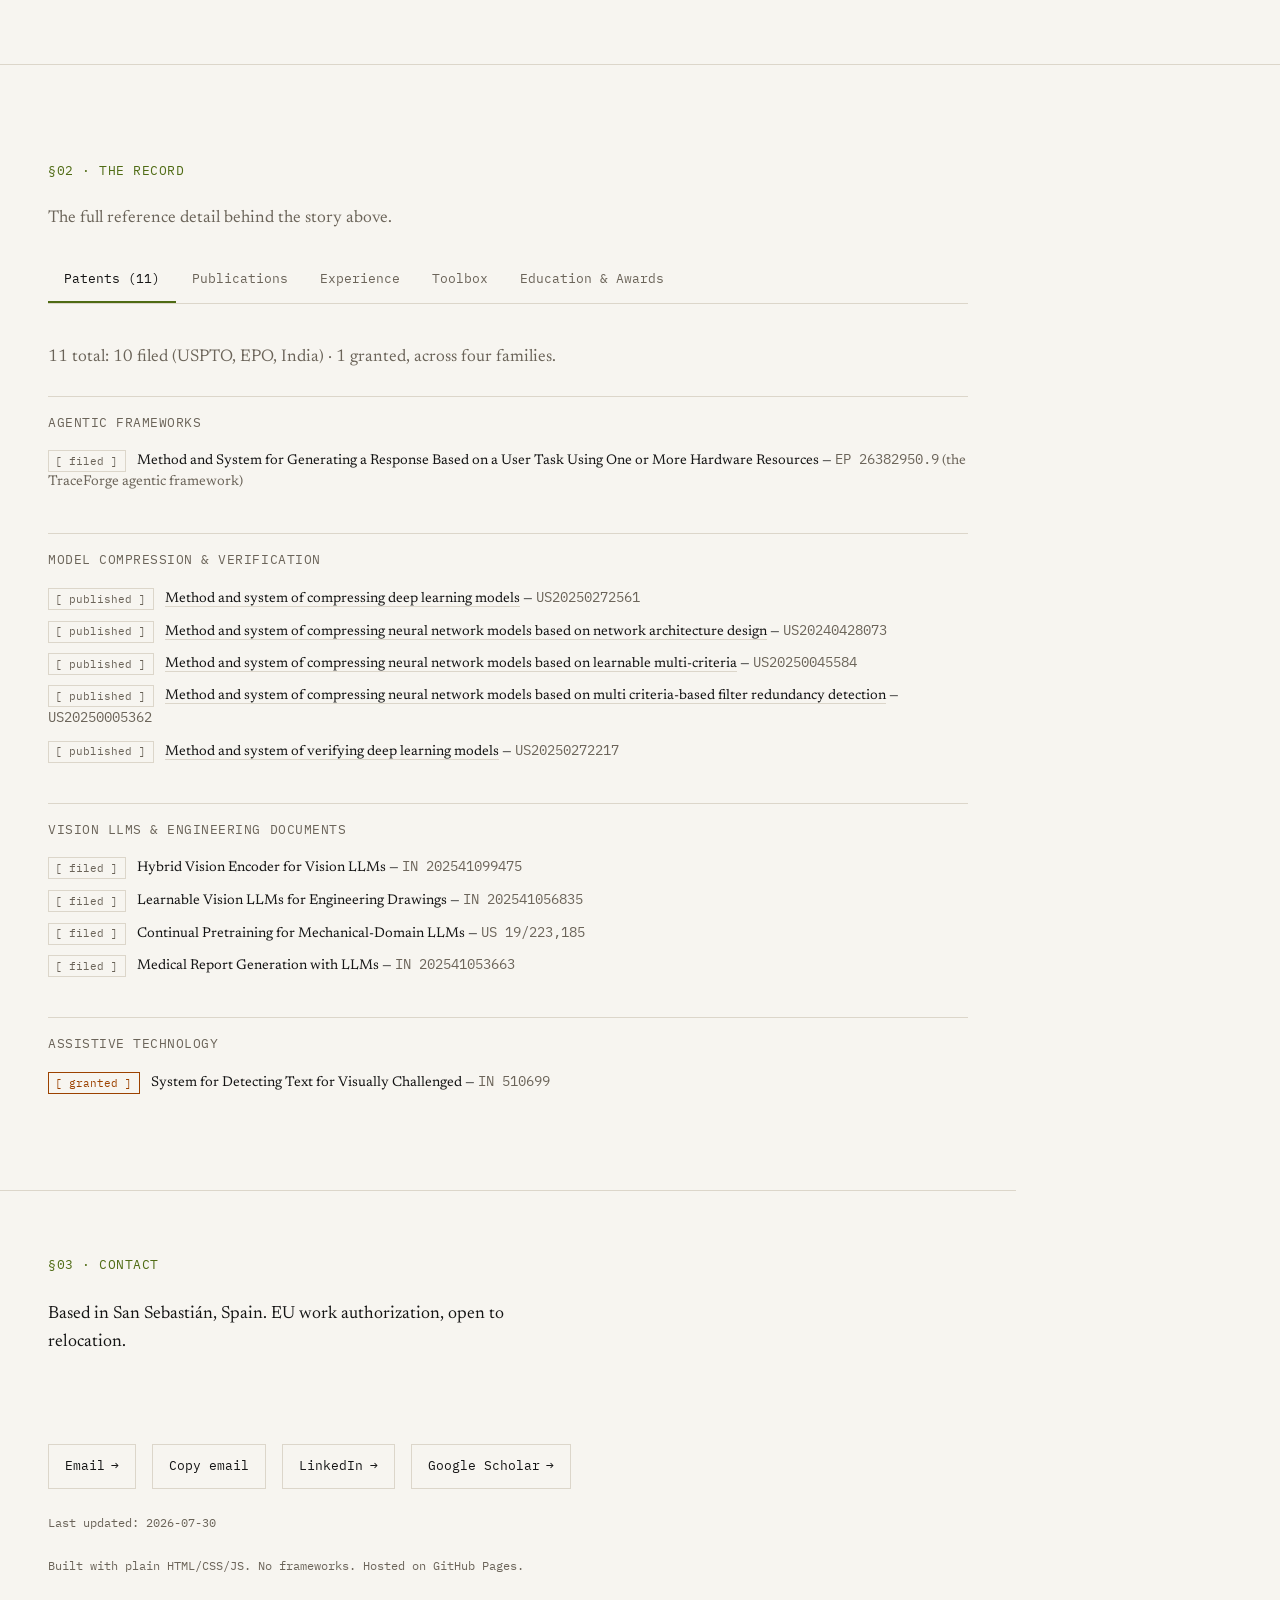
==== commit ab3d5dd1: "feat: horizontal research-waves layout, tabbed ledger, condensed page Major restructure per owner fe" ====
--- a/index.html
+++ b/index.html
@@ -4,17 +4,17 @@
 <meta charset="UTF-8">
 <meta name="viewport" content="width=device-width, initial-scale=1.0">
 <title>Santhiya Rajan — Applied AI Research Scientist</title>
-<meta name="description" content="Santhiya Rajan — applied AI research scientist specializing in agentic systems and edge/on-device AI, with a full-stack track record from model research to production and 11 patents. Ph.D. candidate. Idea → paper → patent → production.">
+<meta name="description" content="Santhiya Rajan — applied AI research scientist. Three research waves, from edge CNNs to domain-specific vision-LLMs to agent verification, each carried from first paper to filed patent to production. 11 patents (1 granted), 5 published papers, systems in production on 3 continents.">
 <link rel="canonical" href="https://immanuelihs.github.io/">
 <link rel="icon" type="image/svg+xml" href="assets/img/favicon.svg">
 
 <meta property="og:type" content="website">
 <meta property="og:title" content="Santhiya Rajan — Applied AI Research Scientist">
-<meta property="og:description" content="Applied AI research scientist, agentic systems and edge AI. 11 patents. Research shipped to production — not just papers.">
+<meta property="og:description" content="Applied AI research scientist — CNNs at the edge, domain-specific vision-LLMs, agent verification. Each wave carried from first paper to filed patent to production. 11 patents, 1 granted.">
 <meta property="og:url" content="https://immanuelihs.github.io/">
 <meta name="twitter:card" content="summary">
 <meta name="twitter:title" content="Santhiya Rajan — Applied AI Research Scientist">
-<meta name="twitter:description" content="Applied AI research scientist, agentic systems and edge AI. 11 patents. Research shipped to production.">
+<meta name="twitter:description" content="Applied AI research scientist. Three research waves, each carried from first paper to filed patent to production.">
 
 <link rel="preconnect" href="https://fonts.googleapis.com">
 <link rel="preconnect" href="https://fonts.gstatic.com" crossorigin>
@@ -54,77 +54,38 @@
 
 <nav class="top-nav" id="top-nav" aria-label="Section navigation">
   <a href="#hero" class="top-nav__brand">SR</a>
-  <button class="top-nav__toggle" id="nav-toggle" aria-expanded="false" aria-controls="top-nav-list">§ Menu</button>
   <ul class="top-nav__list" id="top-nav-list">
-    <li><a href="#specialization">§01 Specialization</a></li>
-    <li><a href="#stats">§02 Snapshot</a></li>
-    <li><a href="#patents">§03 Patents</a></li>
-    <li><a href="#production">§04 Production</a></li>
-    <li><a href="#about">§05 About</a></li>
-    <li><a href="#talks">§06 Talks</a></li>
-    <li><a href="#experience">§07 Experience</a></li>
-    <li><a href="#publications">§08 Publications</a></li>
-    <li><a href="#toolbox">§09 Toolbox</a></li>
-    <li><a href="#education">§10 Education</a></li>
-    <li><a href="#contact">§11 Contact</a></li>
+    <li><a href="#waves">Waves</a></li>
+    <li><a href="#record">Record</a></li>
+    <li><a href="#contact">Contact</a></li>
   </ul>
 </nav>
 
-<div class="rail" aria-hidden="true">
-  <div class="rail__line">
-    <div class="rail__progress" id="rail-progress"></div>
-  </div>
-  <ol class="rail__numbers">
-    <li><a href="#hero">§00</a></li>
-    <li><a href="#specialization">§01</a></li>
-    <li><a href="#stats">§02</a></li>
-    <li><a href="#patents">§03</a></li>
-    <li><a href="#production">§04</a></li>
-    <li><a href="#about">§05</a></li>
-    <li><a href="#talks">§06</a></li>
-    <li><a href="#experience">§07</a></li>
-    <li><a href="#publications">§08</a></li>
-    <li><a href="#toolbox">§09</a></li>
-    <li><a href="#education">§10</a></li>
-    <li><a href="#contact">§11</a></li>
-  </ol>
-</div>
-
 <main id="main">
 
 <!-- ============ §00 HERO ============ -->
-<section class="hero" id="hero">
+<section class="hero hero--compact" id="hero">
   <p class="section-num" aria-hidden="true">§00 · Profile</p>
-  <h1 class="hero__name reveal-clip">Santhiya Rajan</h1>
-  <p class="hero__tagline reveal-clip">Research scientist who ships. Idea → paper → patent → production — full-stack, from model research to agentic systems running at the edge.</p>
-
-  <div class="hero__grid">
-    <dl class="spec-sheet reveal-up">
-      <div class="spec-sheet__row">
-        <dt>Role</dt>
-        <dd>ML Research Engineer (Tech Lead), Multiverse Computing</dd>
-      </div>
-      <div class="spec-sheet__row">
-        <dt>Focus</dt>
-        <dd>Agentic systems &amp; edge/on-device AI — full-stack, research through production</dd>
-      </div>
-      <div class="spec-sheet__row">
-        <dt>Track record</dt>
-        <dd>11 patents (10 filed · 1 granted) · research pushed all the way to production</dd>
-      </div>
-      <div class="spec-sheet__row">
-        <dt>Base</dt>
-        <dd>San Sebastián, Spain</dd>
-      </div>
-      <div class="spec-sheet__row">
-        <dt>Ph.D.</dt>
-        <dd>Candidate, PSG College of Technology / Anna University</dd>
-      </div>
-      <div class="spec-sheet__row">
-        <dt>Speaking</dt>
-        <dd>Agentic AI Summit, UC Berkeley — 2026</dd>
-      </div>
-    </dl>
+
+  <div class="hero__inner">
+    <div class="hero__text">
+      <h1 class="hero__name reveal-clip">Santhiya Rajan</h1>
+      <p class="hero__tagline reveal-clip">Applied AI research scientist. Three research waves — CNNs at the edge, domain-specific vision-LLMs, agent verification — each carried from first paper to filed patent to production.</p>
+
+      <div class="cta-row reveal-up">
+        <a class="cta" href="mailto:immanuelihs@gmail.com" id="cta-email">Email <span class="mono">→</span></a>
+        <a class="cta" href="https://scholar.google.com/citations?user=fiBE2xEAAAAJ&hl=en" target="_blank" rel="noopener">Google Scholar <span class="mono">→</span></a>
+        <a class="cta" href="https://www.linkedin.com/in/santhiya-rajan-990300259/" target="_blank" rel="noopener">LinkedIn <span class="mono">→</span></a>
+        <a class="cta" href="https://arxiv.org/abs/2606.18037" target="_blank" rel="noopener">arXiv <span class="mono">→</span></a>
+      </div>
+
+      <ul class="stat-chips reveal-up" aria-label="Career snapshot">
+        <li class="stat-chip mono">8+ years</li>
+        <li class="stat-chip mono">11 patents, 1 granted</li>
+        <li class="stat-chip mono">5 published papers + 3 under review</li>
+        <li class="stat-chip mono">production systems on 3 continents</li>
+      </ul>
+    </div>
 
     <!-- headshot slot: replace/supplement hero graphic here -->
     <figure class="hero__graphic reveal-up" aria-hidden="true">
@@ -147,584 +108,364 @@
           <circle class="dag-node" cx="380" cy="300" r="9" />
         </g>
       </svg>
-      <figcaption class="mono muted">fig. 00 — provenance graph, 6 nodes / 7 edges</figcaption>
     </figure>
   </div>
-
-  <div class="cta-row reveal-up">
-    <a class="cta" href="mailto:immanuelihs@gmail.com" id="cta-email">Email <span class="mono">→</span></a>
-    <a class="cta" href="https://scholar.google.com/citations?user=fiBE2xEAAAAJ&hl=en" target="_blank" rel="noopener">Google Scholar <span class="mono">→</span></a>
-    <a class="cta" href="https://www.linkedin.com/in/santhiya-rajan-990300259/" target="_blank" rel="noopener">LinkedIn <span class="mono">→</span></a>
-    <a class="cta" href="https://arxiv.org/abs/2606.18037" target="_blank" rel="noopener">arXiv <span class="mono">→</span></a>
+</section>
+
+<!-- ============ §01 RESEARCH WAVES (horizontal track) ============ -->
+<section class="section-waves" id="waves">
+  <div class="waves__head">
+    <div>
+      <p class="section-num">§01 · Research Waves</p>
+      <p class="thread-intro prose reveal">Four eras, one throughline: research that made it to production. Scroll the track — trackpad, touch, or the arrows.</p>
+    </div>
+    <div class="wave-controls">
+      <button type="button" class="wave-arrow mono" id="wave-prev" aria-label="Previous wave" disabled>←</button>
+      <span class="wave-counter mono" id="wave-counter" aria-live="polite">01 / 04</span>
+      <button type="button" class="wave-arrow mono" id="wave-next" aria-label="Next wave">→</button>
+    </div>
+  </div>
+
+  <div class="wave-track" id="wave-track" role="region" aria-roledescription="carousel" aria-label="Four research waves" tabindex="0">
+
+    <article class="wave-panel" id="wave-panel-1" role="group" aria-roledescription="slide" aria-label="1 of 4" tabindex="-1">
+      <p class="wave-panel__eyebrow mono">WAVE 01 · 2018–2022</p>
+      <h2 class="wave-panel__title">CNNs, deployed where they couldn't fail</h2>
+      <p class="wave-panel__text prose">I started where production constraints were hardest: offline CNN document readers for visually challenged users, running entirely on edge hardware in blind schools across India — 7,000+ users, $3M+ in government grants, and a granted patent. In parallel I published applied CNN research: wavelet-based COVID-19 diagnosis, automotive brake-part defect detection, plant-disease classification. The lesson that stuck: a model only counts when it works in the room where it's needed.</p>
+      <div class="artifact-row">
+        <span class="artifact artifact--granted"><span class="artifact__kind">granted patent</span> System for Detecting Text for Visually Challenged · IN 510699</span>
+        <a class="artifact" href="https://iopscience.iop.org/article/10.1088/1757-899X/1084/1/012015/meta" target="_blank" rel="noopener"><span class="artifact__kind">paper</span> Wavelet-Based CNN for COVID-19 Diagnosis</a>
+        <a class="artifact" href="https://iopscience.iop.org/article/10.1088/1757-899X/1059/1/012062/meta" target="_blank" rel="noopener"><span class="artifact__kind">paper</span> Automotive Brake Part Inspection and Fault Localization</a>
+        <a class="artifact" href="https://ieeexplore.ieee.org/abstract/document/8728282" target="_blank" rel="noopener"><span class="artifact__kind">paper</span> CNN Architecture Performance Analysis for Plant Disease Classification</a>
+        <a class="artifact" href="https://www.livemint.com/companies/people/the-women-building-and-shaping-india-11668784643442.html" target="_blank" rel="noopener"><span class="artifact__kind">press</span> Live Mint</a>
+        <a class="artifact" href="https://www.edexlive.com/breaking/how-prakash-can-pave-the-way-for-assistive-education-in-regional-languages-for-the-blind-21916.html" target="_blank" rel="noopener"><span class="artifact__kind">press</span> Edex Live</a>
+      </div>
+    </article>
+
+    <article class="wave-panel" id="wave-panel-2" role="group" aria-roledescription="slide" aria-label="2 of 4" tabindex="-1">
+      <p class="wave-panel__eyebrow mono">WAVE 02 · 2022–2024</p>
+      <h2 class="wave-panel__title">Domain-specific vision-LLMs, before they were standard practice</h2>
+      <p class="wave-panel__text prose">At a CTO office I bet early on domain-specific vision-language models — continual pretraining and QLoRA on hybrid ViT backbones so they could genuinely read CAD assemblies, P&amp;ID and electrical drawings. That work went to production extracting from 300K+ engineering documents for Fortune 500 industrial manufacturers, plus a self-improving CAD QC agent worth a 40% designer-productivity gain. Four patents came out of this wave: hybrid vision encoders, learnable vision-LLMs for engineering drawings, mechanical-domain continual pretraining, and LLM-based medical report generation.</p>
+      <div class="artifact-row">
+        <span class="artifact"><span class="artifact__kind">filed</span> Hybrid Vision Encoder for Vision LLMs · IN 202541099475</span>
+        <span class="artifact"><span class="artifact__kind">filed</span> Learnable Vision LLMs for Engineering Drawings · IN 202541056835</span>
+        <span class="artifact"><span class="artifact__kind">filed</span> Continual Pretraining for Mechanical-Domain LLMs · US 19/223,185</span>
+        <span class="artifact"><span class="artifact__kind">filed</span> Medical Report Generation with LLMs · IN 202541053663</span>
+        <span class="artifact"><span class="artifact__kind">award</span> Special Jury Award, LTTS 2024</span>
+      </div>
+    </article>
+
+    <article class="wave-panel" id="wave-panel-3" role="group" aria-roledescription="slide" aria-label="3 of 4" tabindex="-1">
+      <p class="wave-panel__eyebrow mono">THE CONSTANT · 2022–now</p>
+      <h2 class="wave-panel__title">The efficiency thread that runs through everything</h2>
+      <p class="wave-panel__text prose">Every wave had the same constraint: the model must fit the hardware in the room. I patented multi-criteria structured pruning — 70% compression with under 1% accuracy loss — and automated model verification, five published US applications in all, then extended the same instinct to training-free self-speculative decoding on H200s: lossless 1.34–1.67× latency reduction (2.88× peak) across Gemma, Qwen3, and Mistral. The same discipline puts a 100 ms hazard-detection loop on a Jetson Orin Nano in a product line launching 2027.</p>
+      <div class="artifact-row">
+        <a class="artifact" href="https://patents.google.com/patent/US20250272561A1/en" target="_blank" rel="noopener"><span class="artifact__kind">published</span> Method and system of compressing deep learning models · US20250272561A1</a>
+        <a class="artifact" href="https://patents.google.com/patent/US20240428073A1/en" target="_blank" rel="noopener"><span class="artifact__kind">published</span> Method and system of compressing neural network models based on network architecture design · US20240428073A1</a>
+        <a class="artifact" href="https://patents.google.com/patent/US20250045584A1/en" target="_blank" rel="noopener"><span class="artifact__kind">published</span> Method and system of compressing neural network models based on learnable multi-criteria · US20250045584A1</a>
+        <a class="artifact" href="https://patents.google.com/patent/US20250005362A1/en" target="_blank" rel="noopener"><span class="artifact__kind">published</span> Method and system of compressing neural network models based on multi criteria-based filter redundancy detection · US20250005362A1</a>
+        <a class="artifact" href="https://patents.google.com/patent/US20250272217A1/en" target="_blank" rel="noopener"><span class="artifact__kind">published</span> Method and system of verifying deep learning models · US20250272217A1</a>
+      </div>
+    </article>
+
+    <article class="wave-panel" id="wave-panel-4" role="group" aria-roledescription="slide" aria-label="4 of 4" tabindex="-1">
+      <p class="wave-panel__eyebrow mono">WAVE 03 · 2024–now</p>
+      <h2 class="wave-panel__title">Agent verification &amp; faithfulness — the current frontier</h2>
+      <p class="wave-panel__text prose">Now I work on whether you can trust what an agent says — both halves of it. ProvenanceGuard verifies an agent's claims against the sources it actually used (+47% grounding accuracy). Lacuna catches the failure nobody else checks: facts silently dropped, not fabricated (omission F1 0.603→0.747, beating an LLM-judge baseline at ~20× smaller). TraceForge hardens validated agent behavior into replayable DAGs — 73% of production traffic served from frozen workflows. My latest paper attributes omissions layer-by-layer through air-gapped pipelines and finds 68% originate in deterministic middleware, not the model. Deployed for an enterprise technology partner and a European national government; presenting at the Agentic AI Summit, UC Berkeley.</p>
+      <div class="artifact-row">
+        <a class="artifact" href="https://arxiv.org/abs/2606.18037" target="_blank" rel="noopener"><span class="artifact__kind">paper</span> ProvenanceGuard · arXiv:2606.18037</a>
+        <a class="artifact" href="https://arxiv.org/abs/2607.22448" target="_blank" rel="noopener"><span class="artifact__kind">paper</span> Where Facts Go Missing · arXiv:2607.22448</a>
+        <span class="artifact"><span class="artifact__kind">patent filed</span> TraceForge · EP 26382950.9</span>
+        <span class="artifact"><span class="artifact__kind">talk</span> Agentic AI Summit, UC Berkeley 2026</span>
+      </div>
+    </article>
+
   </div>
 </section>
 
-<!-- ============ §01 SPECIALIZATION ============ -->
-<section class="section" id="specialization">
-  <p class="section-num">§01 · Specialization</p>
-  <p class="thread-intro prose reveal">What I'm good at, and why it fits together.</p>
-
-  <div class="entry-list">
-    <article class="entry reveal">
-      <div class="entry__meta mono">
-        <p class="entry__name">01 — Agentic verification &amp; faithfulness</p>
-      </div>
-      <div class="entry__body">
-        <p class="prose">I build both halves of making an AI agent trustworthy: catching what it gets wrong, and
-        catching what it silently leaves out. <a href="https://arxiv.org/abs/2606.18037" target="_blank" rel="noopener">ProvenanceGuard</a>
-        checks whether an agent's claims are actually grounded in the right source (+47% grounding accuracy).
-        Lacuna checks the side most safety tooling skips entirely — omission, the fact that got dropped rather
-        than fabricated (omission F1 0.603→0.747, beating an LLM-judge baseline at ~20× smaller). TraceForge then
-        hardens the agent's behavior itself into replayable, auditable workflows (73% of production traffic
-        served from frozen DAGs). My latest work asks a harder question than "did it omit something" — it
-        attributes exactly which layer of an air-gapped pipeline the omission came from, and finds most of it
-        isn't the model's fault at all (<a href="https://arxiv.org/abs/2607.22448" target="_blank" rel="noopener">layer-attribution paper</a>).</p>
-        <p class="entry__link"><a href="#production">see Production systems ↓</a></p>
-      </div>
-    </article>
-
-    <article class="entry reveal">
-      <div class="entry__meta mono">
-        <p class="entry__name">02 — Domain-specific agents &amp; vision-LLMs</p>
-      </div>
-      <div class="entry__body">
-        <p class="prose">General-purpose vision-language models don't read P&amp;ID diagrams or CAD assemblies
-        reliably out of the box. I continually pretrain and QLoRA-tune hybrid ViT backbones until they do, then
-        wrap them in agents that reason over the result — one such system extracts from 300K+ engineering
-        documents in production, another gives designers structured QC feedback and a 40% productivity gain.
-        The same approach extends to medical report generation.</p>
-        <p class="prose muted">Patents: Hybrid Vision Encoder for Vision LLMs · Learnable Vision LLMs for
-        Engineering Drawings · Continual Pretraining for Mechanical-Domain LLMs · Medical Report Generation with
-        LLMs.</p>
-        <p class="entry__link"><a href="#patents">see Patents ↓</a></p>
-      </div>
-    </article>
-
-    <article class="entry reveal">
-      <div class="entry__meta mono">
-        <p class="entry__name">03 — Model compression &amp; efficient inference</p>
-      </div>
-      <div class="entry__body">
-        <p class="prose">Trustworthy is only useful if it's also small and fast enough to run in the room where
-        the decision gets made — often air-gapped, often on a Jetson, not an H200 cluster. I've patented
-        multi-criteria structured pruning that gets 70% compression under 1% accuracy loss, generalized it into
-        a compression platform used across LLMs and CNNs, and built training-free self-speculative decoding
-        that gets lossless 1.34–1.67× latency reduction. It's the same instinct that let Lacuna's detector run
-        at ~20× smaller than an LLM judge — compression and verification aren't separate skills for me, they're
-        the same problem from two sides.</p>
-        <p class="prose muted">Patents: <a href="https://patents.google.com/patent/US20250272561A1/en" target="_blank" rel="noopener">US20250272561</a> ·
-        <a href="https://patents.google.com/patent/US20240428073A1/en" target="_blank" rel="noopener">US20240428073</a> ·
-        <a href="https://patents.google.com/patent/US20250045584A1/en" target="_blank" rel="noopener">US20250045584</a> ·
-        <a href="https://patents.google.com/patent/US20250005362A1/en" target="_blank" rel="noopener">US20250005362</a> ·
-        <a href="https://patents.google.com/patent/US20250272217A1/en" target="_blank" rel="noopener">US20250272217</a>
-        (the verification framework — patent US20250272217 — bridges directly back to Pillar 1).</p>
-      </div>
-    </article>
-
-    <article class="entry reveal">
-      <div class="entry__meta mono">
-        <p class="entry__name">04 — Where it started: classical CV &amp; CNNs</p>
-      </div>
-      <div class="entry__body">
-        <p class="prose">Before vision-language models were the default tool, I was building and publishing
-        plain CNNs that had to work: <a href="https://iopscience.iop.org/article/10.1088/1757-899X/1084/1/012015/meta" target="_blank" rel="noopener">wavelet-based
-        diagnosis from COVID-19 chest imaging</a>, <a href="https://iopscience.iop.org/article/10.1088/1757-899X/1059/1/012062/meta" target="_blank" rel="noopener">automotive
-        brake-part defect detection</a>, <a href="https://ieeexplore.ieee.org/abstract/document/8728282" target="_blank" rel="noopener">plant-disease
-        classification from leaf images</a>. The throughline from there to hybrid ViT vision-LLMs today hasn't
-        changed — make a model see something specific, and trust its answer.</p>
-      </div>
-    </article>
-
-    <article class="entry reveal">
-      <div class="entry__meta mono">
-        <p class="entry__name">05 — Ph.D.: a fifth axis</p>
-      </div>
-      <div class="entry__body">
-        <p class="prose">My Ph.D. runs a fifth thread in parallel, deliberately in a different domain: causal,
-        uncertainty-aware state-space models for irregular clinical time series — same rigor, different room.
-        Under peer review; details are intentionally kept high-level until that's resolved.</p>
-      </div>
-    </article>
+<!-- ============ §02 THE RECORD (tabbed ledger) ============ -->
+<section class="section" id="record">
+  <p class="section-num">§02 · The Record</p>
+  <p class="thread-intro prose reveal">The full reference detail behind the story above.</p>
+
+  <div class="tabs" data-tabs>
+    <div class="tabs__list" role="tablist" aria-label="Career record detail">
+      <button type="button" class="tabs__tab mono" id="tab-patents" role="tab" aria-selected="true" aria-controls="panel-patents">Patents (11)</button>
+      <button type="button" class="tabs__tab mono" id="tab-publications" role="tab" aria-selected="false" aria-controls="panel-publications">Publications</button>
+      <button type="button" class="tabs__tab mono" id="tab-experience" role="tab" aria-selected="false" aria-controls="panel-experience">Experience</button>
+      <button type="button" class="tabs__tab mono" id="tab-toolbox" role="tab" aria-selected="false" aria-controls="panel-toolbox">Toolbox</button>
+      <button type="button" class="tabs__tab mono" id="tab-education" role="tab" aria-selected="false" aria-controls="panel-education">Education &amp; Awards</button>
+    </div>
+
+    <div class="tabs__panels">
+
+      <!-- Patents -->
+      <div class="tabs__panel" id="panel-patents" role="tabpanel" aria-labelledby="tab-patents" tabindex="0">
+        <p class="thread-intro prose">11 total: 10 filed (USPTO, EPO, India) · 1 granted, across four families.</p>
+        <div class="patent-groups">
+          <div class="patent-group">
+            <p class="patent-group__title mono">Agentic frameworks</p>
+            <ul class="patent-list">
+              <li><span class="tag mono">[ filed ]</span> Method and System for Generating a Response Based on a User Task Using One or More Hardware Resources — <span class="muted mono">EP 26382950.9</span> <span class="prose muted">(the TraceForge agentic framework)</span></li>
+            </ul>
+          </div>
+          <div class="patent-group">
+            <p class="patent-group__title mono">Model compression &amp; verification</p>
+            <ul class="patent-list">
+              <li><span class="tag mono">[ published ]</span> <a href="https://patents.google.com/patent/US20250272561A1/en" target="_blank" rel="noopener">Method and system of compressing deep learning models</a> — <span class="muted mono">US20250272561</span></li>
+              <li><span class="tag mono">[ published ]</span> <a href="https://patents.google.com/patent/US20240428073A1/en" target="_blank" rel="noopener">Method and system of compressing neural network models based on network architecture design</a> — <span class="muted mono">US20240428073</span></li>
+              <li><span class="tag mono">[ published ]</span> <a href="https://patents.google.com/patent/US20250045584A1/en" target="_blank" rel="noopener">Method and system of compressing neural network models based on learnable multi-criteria</a> — <span class="muted mono">US20250045584</span></li>
+              <li><span class="tag mono">[ published ]</span> <a href="https://patents.google.com/patent/US20250005362A1/en" target="_blank" rel="noopener">Method and system of compressing neural network models based on multi criteria-based filter redundancy detection</a> — <span class="muted mono">US20250005362</span></li>
+              <li><span class="tag mono">[ published ]</span> <a href="https://patents.google.com/patent/US20250272217A1/en" target="_blank" rel="noopener">Method and system of verifying deep learning models</a> — <span class="muted mono">US20250272217</span></li>
+            </ul>
+          </div>
+          <div class="patent-group">
+            <p class="patent-group__title mono">Vision LLMs &amp; engineering documents</p>
+            <ul class="patent-list">
+              <li><span class="tag mono">[ filed ]</span> Hybrid Vision Encoder for Vision LLMs — <span class="muted mono">IN 202541099475</span></li>
+              <li><span class="tag mono">[ filed ]</span> Learnable Vision LLMs for Engineering Drawings — <span class="muted mono">IN 202541056835</span></li>
+              <li><span class="tag mono">[ filed ]</span> Continual Pretraining for Mechanical-Domain LLMs — <span class="muted mono">US 19/223,185</span></li>
+              <li><span class="tag mono">[ filed ]</span> Medical Report Generation with LLMs — <span class="muted mono">IN 202541053663</span></li>
+            </ul>
+          </div>
+          <div class="patent-group">
+            <p class="patent-group__title mono">Assistive technology</p>
+            <ul class="patent-list">
+              <li><span class="tag tag--granted mono">[ granted ]</span> System for Detecting Text for Visually Challenged — <span class="muted mono">IN 510699</span></li>
+            </ul>
+          </div>
+        </div>
+      </div>
+
+      <!-- Publications -->
+      <div class="tabs__panel" id="panel-publications" role="tabpanel" aria-labelledby="tab-publications" tabindex="0">
+        <ol class="pub-list">
+          <li id="pub-1">ProvenanceGuard: Source-Aware Factuality Verification for MCP-Based LLM Agents. <a href="https://arxiv.org/abs/2606.18037" target="_blank" rel="noopener">arXiv:2606.18037</a>, 2026.</li>
+          <li id="pub-2">Where Facts Go Missing: A Layerwise Taxonomy and Per-Layer Attribution of Information Omission in Air-Gapped LLM Agent Pipelines. <a href="https://arxiv.org/abs/2607.22448" target="_blank" rel="noopener">arXiv:2607.22448</a>, 2026. Nine-layer taxonomy (L0–L8) of omission origins in quantized, air-gapped agent pipelines, with per-layer attribution via ablation + logit decomposition; 75,476-trial analysis, 0.62 omission rate, 68% originating in deterministic middleware layers rather than the model itself.</li>
+          <li id="pub-3">Three additional first-author manuscripts under review, 2026 — causal state-space modeling for irregular clinical time series, missingness-aware early-warning modeling on sparse electronic health record data, and data-efficient action-quality assessment from limited video. Titles and results withheld pending review.</li>
+          <li id="pub-4">Wavelet-Based CNN for COVID-19 Diagnosis. <a href="https://iopscience.iop.org/article/10.1088/1757-899X/1084/1/012015/meta" target="_blank" rel="noopener">IOP Conf. Series</a>, 2021.</li>
+          <li id="pub-5">Automotive Brake Part Inspection and Fault Localization Using Deep Learning. <a href="https://iopscience.iop.org/article/10.1088/1757-899X/1059/1/012062/meta" target="_blank" rel="noopener">IOP Conf. Series</a>, 2021.</li>
+          <li id="pub-6">CNN Architecture Performance Analysis for Plant Disease Classification. <a href="https://ieeexplore.ieee.org/abstract/document/8728282" target="_blank" rel="noopener">ICACCS / IEEE</a>, 2019.</li>
+        </ol>
+      </div>
+
+      <!-- Experience -->
+      <div class="tabs__panel" id="panel-experience" role="tabpanel" aria-labelledby="tab-experience" tabindex="0">
+        <div class="entry-list">
+          <article class="entry">
+            <div class="entry__meta mono">
+              <p class="entry__name">Multiverse Computing</p>
+              <p class="muted">ML Research Engineer (Tech Lead)</p>
+              <p class="muted">Oct 2024 — Present</p>
+              <p class="muted">San Sebastián, Spain</p>
+            </div>
+            <div class="entry__body">
+              <ul class="bullet-list">
+                <li><span class="delta mono">→</span><span class="bullet-text">Sole technical decision-maker for a European national government's agentic AI deployments (medical, manufacturing), running fully offline in air-gapped edge environments.</span></li>
+                <li><span class="delta mono">→</span><span class="bullet-text">Lead a team of 5 engineers; set architecture and code-review standards; own the technical relationship end to end.</span></li>
+                <li><span class="delta mono">→</span><span class="bullet-text">Kubernetes auto-scaling cut compute cost 40%; LGTM + OpenTelemetry observability improved error-tracing 58%.</span></li>
+              </ul>
+            </div>
+          </article>
+
+          <article class="entry">
+            <div class="entry__meta mono">
+              <p class="entry__name">L&amp;T Technology Services</p>
+              <p class="muted">AI Technical Lead, CTO Office</p>
+              <p class="muted">May 2022 — Oct 2024</p>
+              <p class="muted">Chennai, India</p>
+            </div>
+            <div class="entry__body">
+              <ul class="bullet-list">
+                <li><span class="delta mono">→</span><span class="bullet-text">Reported to the CTO; defined the AI/ML roadmap across 3 business units; mentored 8 engineers.</span></li>
+                <li><span class="delta mono">→</span><span class="bullet-text">Vision-LLM and CAD QC platform reached production at Fortune 500 industrial manufacturers — 300K+ documents processed, 40% designer-productivity gain (see Waves ↑).</span></li>
+                <li><span class="delta mono">→</span><span class="bullet-text">Real-time edge safety system for an industrial power-tool manufacturer, market launch 2027 (see Waves ↑).</span></li>
+              </ul>
+            </div>
+          </article>
+
+          <article class="entry">
+            <div class="entry__meta mono">
+              <p class="entry__name">Paraclete Image Labs</p>
+              <p class="muted">Founder</p>
+              <p class="muted">Aug 2018 — May 2022</p>
+              <p class="muted">Coimbatore, India</p>
+            </div>
+            <div class="entry__body">
+              <ul class="bullet-list">
+                <li><span class="delta mono">→</span><span class="bullet-text">Founded an assistive-tech startup building offline CNN document readers for the visually challenged, deployed in blind schools across India.</span></li>
+                <li><span class="delta mono">→</span><span class="bullet-text">7,000+ users; $3M+ raised in government grants.</span></li>
+                <li><span class="delta mono">→</span><span class="bullet-text">Owned everything from algorithms to product to delivery; featured in <a href="https://www.livemint.com/companies/people/the-women-building-and-shaping-india-11668784643442.html" target="_blank" rel="noopener">Live Mint</a> and <a href="https://www.edexlive.com/breaking/how-prakash-can-pave-the-way-for-assistive-education-in-regional-languages-for-the-blind-21916.html" target="_blank" rel="noopener">Edex Live</a>.</span></li>
+              </ul>
+            </div>
+          </article>
+        </div>
+      </div>
+
+      <!-- Toolbox -->
+      <div class="tabs__panel" id="panel-toolbox" role="tabpanel" aria-labelledby="tab-toolbox" tabindex="0">
+        <p class="thread-intro prose">Full-stack, end to end: research &amp; algorithms → training systems → inference optimization → agent orchestration → edge &amp; deployment infra → observability.</p>
+        <div class="toolbox">
+          <div class="toolbox__group">
+            <p class="toolbox__label mono">Research &amp; algorithms</p>
+            <div class="chip-row">
+              <span class="chip mono">[ structured pruning ]</span>
+              <span class="chip mono">[ AWQ ]</span>
+              <span class="chip mono">[ SmoothQuant ]</span>
+              <span class="chip mono">[ QAT ]</span>
+              <span class="chip mono">[ BitNet 1-bit ]</span>
+              <span class="chip mono">[ FP8/FP4/NVF4 ]</span>
+              <span class="chip mono">[ distillation ]</span>
+              <span class="chip mono">[ LoRA/QLoRA ]</span>
+              <span class="chip mono">[ continual pretraining ]</span>
+              <span class="chip mono">[ speculative decoding ]</span>
+              <span class="chip mono">[ Transformer internals ]</span>
+              <span class="chip mono">[ hybrid ViT backbones ]</span>
+              <span class="chip mono">[ JEPA pretraining ]</span>
+              <span class="chip mono">[ state-space models / Mamba ]</span>
+            </div>
+          </div>
+          <div class="toolbox__group">
+            <p class="toolbox__label mono">Training systems</p>
+            <div class="chip-row">
+              <span class="chip mono">[ PyTorch ]</span>
+              <span class="chip mono">[ Ray ]</span>
+              <span class="chip mono">[ DeepSpeed ]</span>
+              <span class="chip mono">[ Megatron ]</span>
+              <span class="chip mono">[ torchrun ]</span>
+            </div>
+          </div>
+          <div class="toolbox__group">
+            <p class="toolbox__label mono">Inference optimization</p>
+            <div class="chip-row">
+              <span class="chip mono">[ TensorRT-LLM ]</span>
+              <span class="chip mono">[ vLLM ]</span>
+              <span class="chip mono">[ Triton ]</span>
+              <span class="chip mono">[ llama.cpp ]</span>
+              <span class="chip mono">[ quantization: AWQ/SmoothQuant/QAT ]</span>
+            </div>
+          </div>
+          <div class="toolbox__group">
+            <p class="toolbox__label mono">Agent orchestration</p>
+            <div class="chip-row">
+              <span class="chip mono">[ LangGraph ]</span>
+              <span class="chip mono">[ Google ADK ]</span>
+              <span class="chip mono">[ MCP ]</span>
+              <span class="chip mono">[ multi-agent memory/session mgmt ]</span>
+            </div>
+          </div>
+          <div class="toolbox__group">
+            <p class="toolbox__label mono">Edge &amp; deployment infra</p>
+            <div class="chip-row">
+              <span class="chip mono">[ Jetson Orin/Xavier ]</span>
+              <span class="chip mono">[ Axelera Metis/Europa ]</span>
+              <span class="chip mono">[ Snapdragon ]</span>
+              <span class="chip mono">[ Apple M2 ]</span>
+              <span class="chip mono">[ Docker ]</span>
+              <span class="chip mono">[ Kubernetes ]</span>
+              <span class="chip mono">[ Ray Serve ]</span>
+              <span class="chip mono">[ Python ]</span>
+              <span class="chip mono">[ C++ ]</span>
+              <span class="chip mono">[ CUDA ]</span>
+            </div>
+          </div>
+          <div class="toolbox__group">
+            <p class="toolbox__label mono">Observability</p>
+            <div class="chip-row">
+              <span class="chip mono">[ LGTM stack ]</span>
+              <span class="chip mono">[ OpenTelemetry ]</span>
+            </div>
+          </div>
+        </div>
+      </div>
+
+      <!-- Education & Awards -->
+      <div class="tabs__panel" id="panel-education" role="tabpanel" aria-labelledby="tab-education" tabindex="0">
+        <div class="entry-list">
+          <article class="entry">
+            <div class="entry__meta mono">
+              <p class="entry__name">Ph.D. Candidate</p>
+              <p class="muted">PSG College of Technology / Anna University</p>
+              <p class="muted">2024 — Present</p>
+            </div>
+            <div class="entry__body">
+              <p class="prose">Factuality verification for LLM multi-agent systems; hybrid Transformer–SSM architectures.</p>
+            </div>
+          </article>
+          <article class="entry">
+            <div class="entry__meta mono">
+              <p class="entry__name">M.E., Embedded Systems</p>
+              <p class="muted">Bannari Amman Institute of Technology, Anna University</p>
+            </div>
+            <div class="entry__body">
+              <p class="prose mono">CGPA 9.37/10</p>
+            </div>
+          </article>
+          <article class="entry">
+            <div class="entry__meta mono">
+              <p class="entry__name">B.E. (Hons), Electrical &amp; Electronics Engg.</p>
+              <p class="muted">Sri Eshwar College of Engineering, Anna University</p>
+            </div>
+            <div class="entry__body">
+              <p class="prose mono">8.67/10 · University Rank Holder</p>
+            </div>
+          </article>
+          <article class="entry">
+            <div class="entry__meta mono">
+              <p class="entry__name">Rising Star Award</p>
+              <p class="muted">LTTS · 2025</p>
+            </div>
+            <div class="entry__body">
+              <p class="prose">For AI programs led within the CTO team.</p>
+            </div>
+          </article>
+          <article class="entry">
+            <div class="entry__meta mono">
+              <p class="entry__name">Special Jury Award</p>
+              <p class="muted">LTTS · 2024</p>
+            </div>
+            <div class="entry__body">
+              <p class="prose">For vision LLMs applied to CAD.</p>
+            </div>
+          </article>
+          <article class="entry">
+            <div class="entry__meta mono">
+              <p class="entry__name">Reviewer</p>
+              <p class="muted">MICCAI 2026</p>
+            </div>
+            <div class="entry__body">
+              <p class="prose">Premier medical-AI conference, ~30% acceptance rate.</p>
+            </div>
+          </article>
+          <article class="entry">
+            <div class="entry__meta mono">
+              <p class="entry__name">Speaker</p>
+              <p class="muted">NASSCOM · industry–academia collaboration</p>
+            </div>
+            <div class="entry__body">
+              <p class="prose">Represented L&amp;T Technology Services.</p>
+              <p class="entry__link"><a href="https://www.youtube.com/watch?v=xCt2y7eg-38" target="_blank" rel="noopener">Watch the talk</a></p>
+            </div>
+          </article>
+        </div>
+      </div>
+
+    </div>
   </div>
 </section>
 
-<!-- ============ §02 SNAPSHOT STATS ============ -->
-<section class="section" id="stats">
-  <p class="section-num">§02 · Snapshot</p>
-  <div class="section__body">
-    <p class="prose reveal">The short version, before the detail: patents filed and granted, systems that made it out of the lab, and manuscripts written along the way.</p>
-    <div class="stat-tiles reveal" style="--stagger:1">
-      <div class="stat-tile">
-        <p class="stat-tile__num mono">11</p>
-        <p class="stat-tile__label mono">patents — 10 filed / 1 granted</p>
-      </div>
-      <div class="stat-tile">
-        <p class="stat-tile__num mono">8+</p>
-        <p class="stat-tile__label mono">years, idea to production</p>
-      </div>
-      <div class="stat-tile">
-        <p class="stat-tile__num mono">6</p>
-        <p class="stat-tile__label mono">production-deployed systems</p>
-      </div>
-      <div class="stat-tile">
-        <p class="stat-tile__num mono">5</p>
-        <p class="stat-tile__label mono">first-author manuscripts — 2 public, 3 under review</p>
-      </div>
-    </div>
-  </div>
-</section>
-
-<!-- ============ §03 PATENTS ============ -->
-<section class="section" id="patents">
-  <p class="section-num">§03 · Patents <span class="mono muted">— 11 total: 10 filed (USPTO, EPO, India) · 1 granted</span></p>
-  <p class="thread-intro prose reveal">Concrete IP outcomes across four families: agentic frameworks, model compression &amp; verification, vision-LLMs for engineering documents, and assistive technology.</p>
-
-  <div class="patent-groups">
-    <div class="patent-group reveal">
-      <p class="patent-group__title mono">Agentic frameworks</p>
-      <ul class="patent-list">
-        <li><span class="tag mono">[ filed ]</span> Method and System for Generating a Response Based on a User Task Using One or More Hardware Resources — <span class="muted mono">EP 26382950.9</span> <span class="prose muted">(the TraceForge agentic framework)</span></li>
-      </ul>
-    </div>
-
-    <div class="patent-group reveal">
-      <p class="patent-group__title mono">Model compression &amp; verification</p>
-      <ul class="patent-list">
-        <li><span class="tag mono">[ published ]</span> <a href="https://patents.google.com/patent/US20250272561A1/en" target="_blank" rel="noopener">Method and system of compressing deep learning models</a> — <span class="muted mono">US20250272561</span></li>
-        <li><span class="tag mono">[ published ]</span> <a href="https://patents.google.com/patent/US20240428073A1/en" target="_blank" rel="noopener">Method and system of compressing neural network models based on network architecture design</a> — <span class="muted mono">US20240428073</span></li>
-        <li><span class="tag mono">[ published ]</span> <a href="https://patents.google.com/patent/US20250045584A1/en" target="_blank" rel="noopener">Method and system of compressing neural network models based on learnable multi-criteria</a> — <span class="muted mono">US20250045584</span></li>
-        <li><span class="tag mono">[ published ]</span> <a href="https://patents.google.com/patent/US20250005362A1/en" target="_blank" rel="noopener">Method and system of compressing neural network models based on multi criteria-based filter redundancy detection</a> — <span class="muted mono">US20250005362</span></li>
-        <li><span class="tag mono">[ published ]</span> <a href="https://patents.google.com/patent/US20250272217A1/en" target="_blank" rel="noopener">Method and system of verifying deep learning models</a> — <span class="muted mono">US20250272217</span></li>
-      </ul>
-    </div>
-
-    <div class="patent-group reveal">
-      <p class="patent-group__title mono">Vision LLMs &amp; engineering documents</p>
-      <ul class="patent-list">
-        <li><span class="tag mono">[ filed ]</span> Hybrid Vision Encoder for Vision LLMs — <span class="muted mono">IN 202541099475</span></li>
-        <li><span class="tag mono">[ filed ]</span> Learnable Vision LLMs for Engineering Drawings — <span class="muted mono">IN 202541056835</span></li>
-        <li><span class="tag mono">[ filed ]</span> Continual Pretraining for Mechanical-Domain LLMs — <span class="muted mono">US 19/223,185</span></li>
-        <li><span class="tag mono">[ filed ]</span> Medical Report Generation with LLMs — <span class="muted mono">IN 202541053663</span></li>
-      </ul>
-    </div>
-
-    <div class="patent-group reveal">
-      <p class="patent-group__title mono">Assistive technology</p>
-      <ul class="patent-list">
-        <li><span class="tag tag--granted mono">[ granted ]</span> System for Detecting Text for Visually Challenged — <span class="muted mono">IN 510699</span></li>
-      </ul>
-    </div>
-  </div>
-</section>
-
-<!-- ============ §04 PRODUCTION SYSTEMS ============ -->
-<section class="section" id="production">
-  <p class="section-num">§04 · Research Pushed to Production</p>
-  <p class="thread-intro prose reveal">This work didn't stay in a lab notebook. ProvenanceGuard, Lacuna, and TraceForge are deployed; the vision-LLM platform and edge safety system shipped into real manufacturing lines; the inference work runs under load on H200 clusters. What follows is what's actually running, not just what's published — for how these connect, see <a href="#specialization">Specialization ↑</a>.</p>
-
-  <h2 class="thread-title reveal">[A] Agent reliability &amp; factuality — deployed</h2>
-  <p class="thread-intro prose reveal">Three shipped systems (see <a href="#specialization">Specialization §01 ↑</a> for how they connect).</p>
-
-  <div class="entry-list">
-    <article class="entry reveal">
-      <div class="entry__meta mono">
-        <p class="entry__name">ProvenanceGuard</p>
-        <p class="muted">Multiverse Computing · deployed · 2025–26</p>
-      </div>
-      <div class="entry__body">
-        <p class="prose">First source-aware factuality verifier for MCP-based agents — a fine-tuned Router+NLI
-        verifier that catches subtle hallucination and cross-source conflation in tool calls.</p>
-        <p class="entry__metric mono"><span class="delta">→</span> +47% grounding accuracy in accuracy-sensitive domains</p>
-        <p class="entry__link"><a href="https://arxiv.org/abs/2606.18037" target="_blank" rel="noopener">arXiv:2606.18037</a></p>
-      </div>
-    </article>
-
-    <article class="entry reveal">
-      <div class="entry__meta mono">
-        <p class="entry__name">Lacuna</p>
-        <p class="muted">Multiverse Computing · deployed · 2025–26</p>
-      </div>
-      <div class="entry__body">
-        <p class="prose">First runtime omission-detection gate for tool-using agents — closes the recall-side blind
-        spot that hallucination checkers structurally miss, in law- and medicine-domain agents. A fine-tuned
-        atomic-entailment scorer beats an LLM-judge baseline at roughly 20× smaller model size.</p>
-        <p class="entry__metric mono"><span class="delta">→</span> omission F1 0.603 → 0.747</p>
-        <p class="entry__metric mono"><span class="delta">→</span> F1 0.747 vs. 0.618 (LLM-judge baseline), ~20× smaller model</p>
-        <p class="prose muted">ProvenanceGuard and Lacuna are both now being deployed for an enterprise technology
-        partner.</p>
-      </div>
-    </article>
-
-    <article class="entry reveal">
-      <div class="entry__meta mono">
-        <p class="entry__name">Where Facts Go Missing <span class="muted">(new)</span></p>
-        <p class="muted">Independent research · arXiv preprint · 2026</p>
-      </div>
-      <div class="entry__body">
-        <p class="prose">A direct continuation of the Lacuna/TraceForge line, one layer deeper: a nine-layer
-        taxonomy (L0–L8) of where information omissions actually originate inside quantized, air-gapped LLM
-        agent pipelines, with a per-layer attribution method (ablation + logit decomposition) and a
-        runtime-detection framework built on top of it.</p>
-        <p class="entry__metric mono"><span class="delta">→</span> 75,476-trial analysis, 0.62 omission rate</p>
-        <p class="entry__metric mono"><span class="delta">→</span> 68% of omissions originate in deterministic middleware layers — not the model itself</p>
-        <p class="entry__link"><a href="https://arxiv.org/abs/2607.22448" target="_blank" rel="noopener">arXiv:2607.22448</a></p>
-      </div>
-    </article>
-
-    <article class="entry reveal">
-      <div class="entry__meta mono">
-        <p class="entry__name">TraceForge</p>
-        <p class="muted">Multiverse Computing · production · patent filed, EP 26382950.9</p>
-      </div>
-      <div class="entry__body">
-        <p class="prose">Human-gated framework that hardens stochastic agent behavior into immutable workflow DAGs
-        for regulated industries.</p>
-        <p class="entry__metric mono"><span class="delta">→</span> 73% of production requests served from frozen DAGs</p>
-        <p class="entry__metric mono"><span class="delta">→</span> −38% redundant executions</p>
-      </div>
-    </article>
-  </div>
-
-  <h2 class="thread-title reveal">[B] Efficient inference — running under load</h2>
-  <p class="thread-intro prose reveal">Not benchmarks for their own sake — these ran, or are running, in production inference stacks and compression pipelines.</p>
-  <div class="entry-list">
-    <article class="entry reveal">
-      <div class="entry__meta mono">
-        <p class="entry__name">Speculative decoding</p>
-        <p class="muted">Multiverse Computing · H200 · production inference stack</p>
-      </div>
-      <div class="entry__body">
-        <p class="prose">Training-free, dynamic-pruning self-speculative decoding across the Gemma, Qwen3, and
-        Mistral model families. Fully lossless — output distribution is unchanged.</p>
-        <p class="entry__metric mono"><span class="delta">→</span> 1.34–1.67× mean latency reduction (2.88× peak)</p>
-      </div>
-    </article>
-
-    <article class="entry reveal">
-      <div class="entry__meta mono">
-        <p class="entry__name">Structured pruning lineage</p>
-        <p class="muted">L&amp;T Technology Services · 3 patents · shipped as a platform</p>
-      </div>
-      <div class="entry__body">
-        <p class="prose">Multi-criteria pruning algorithms for medical-imaging CNNs, later generalized into a
-        patented no-code compression platform for LLM and deep-learning models.</p>
-        <p class="entry__metric mono"><span class="delta">→</span> 70% compression, &lt;1% accuracy drop, beating SoTA baselines</p>
-      </div>
-    </article>
-  </div>
-
-  <h2 class="thread-title reveal">[C] Vision &amp; edge — on manufacturing lines</h2>
-  <p class="thread-intro prose reveal">The other half of "production": systems that run on real hardware, on real factory floors, not just in a serving cluster.</p>
-  <div class="entry-list">
-    <article class="entry reveal">
-      <div class="entry__meta mono">
-        <p class="entry__name">CAD vision-LLM system</p>
-        <p class="muted">L&amp;T Technology Services · patented · deployed</p>
-      </div>
-      <div class="entry__body">
-        <p class="prose">Domain-specific vision LLMs (continual pre-training, SFT, QLoRA on hybrid ViT backbones)
-        for assembly-level CAD, P&amp;ID, and electrical drawings, deployed for automated extraction at Fortune 500
-        industrial manufacturers. Paired with a self-improving CAD QC agent — multimodal LLMs with structured
-        reasoning traces automating quality control of complex assembly drawings.</p>
-        <p class="entry__metric mono"><span class="delta">→</span> 300K+ documents processed</p>
-        <p class="entry__metric mono"><span class="delta">→</span> 40% designer productivity gain</p>
-      </div>
-    </article>
-
-    <article class="entry reveal">
-      <div class="entry__meta mono">
-        <p class="entry__name">Real-time edge safety system</p>
-        <p class="muted">L&amp;T Technology Services · production program · market launch 2027</p>
-      </div>
-      <div class="entry__body">
-        <p class="prose">Operator-hazard detection running on Jetson Orin Nano, in production for an industrial
-        power-tool manufacturer, with 70% latency optimization of YOLOv11 instance segmentation.</p>
-        <p class="entry__metric mono"><span class="delta">→</span> blade retraction within 100ms of detection</p>
-      </div>
-    </article>
-  </div>
-</section>
-
-<!-- ============ §05 ABOUT ============ -->
-<section class="section" id="about">
-  <p class="section-num">§05 · About</p>
-  <div class="section__body">
-    <p class="prose reveal">
-      I've spent 8+ years moving problems from formulation to published research, filed patents, and production
-      systems. I founded an assistive-tech startup for the visually impaired before I'd finished a graduate degree,
-      led AI strategy from a CTO's office, and now lead agent-reliability research at Multiverse Computing while
-      finishing a Ph.D. — see <a href="#specialization">Specialization ↑</a> for what that work actually spans.
-      The thread through all of it is the same: pick problems that matter, and carry them all the way — from a
-      paper draft, to a patent filing, to something running on an H200 cluster or an air-gapped edge box.
-    </p>
-  </div>
-</section>
-
-<!-- ============ §06 TALKS ============ -->
-<section class="section" id="talks">
-  <p class="section-num">§06 · Talks &amp; Academic Service</p>
-  <div class="entry-list">
-    <article class="entry reveal">
-      <div class="entry__meta mono">
-        <p class="entry__name">Speaker</p>
-        <p class="muted">Agentic AI Summit, UC Berkeley · 2026</p>
-      </div>
-      <div class="entry__body">
-        <p class="prose">Presenting ProvenanceGuard and Lacuna.</p>
-      </div>
-    </article>
-    <article class="entry reveal">
-      <div class="entry__meta mono">
-        <p class="entry__name">Reviewer</p>
-        <p class="muted">MICCAI 2026</p>
-      </div>
-      <div class="entry__body">
-        <p class="prose">Premier medical-AI conference, ~30% acceptance rate.</p>
-      </div>
-    </article>
-    <article class="entry reveal">
-      <div class="entry__meta mono">
-        <p class="entry__name">Speaker</p>
-        <p class="muted">NASSCOM · industry–academia collaboration</p>
-      </div>
-      <div class="entry__body">
-        <p class="prose">Represented L&amp;T Technology Services.</p>
-        <p class="entry__link"><a href="https://www.youtube.com/watch?v=xCt2y7eg-38" target="_blank" rel="noopener">Watch the talk</a></p>
-      </div>
-    </article>
-  </div>
-</section>
-
-<!-- ============ §07 EXPERIENCE ============ -->
-<section class="section" id="experience">
-  <p class="section-num">§07 · Experience</p>
-  <div class="entry-list">
-    <article class="entry reveal">
-      <div class="entry__meta mono">
-        <p class="entry__name">Multiverse Computing</p>
-        <p class="muted">ML Research Engineer (Tech Lead)</p>
-        <p class="muted">Oct 2024 — Present</p>
-        <p class="muted">San Sebastián, Spain</p>
-      </div>
-      <div class="entry__body">
-        <p class="prose">Own the technical strategy for agent-reliability research — ProvenanceGuard, Lacuna,
-        TraceForge (see §04). Sole technical decision-maker for a European national government's agentic AI
-        deployments (medical, manufacturing) running fully offline in air-gapped edge environments.</p>
-        <p class="entry__metric mono"><span class="delta">→</span> Kubernetes auto-scaling cut compute cost 40%</p>
-        <p class="entry__metric mono"><span class="delta">→</span> LGTM + OpenTelemetry observability improved error-tracing 58%</p>
-        <p class="prose">Lead a team of 5 engineers; set architecture and code-review standards; own the technical
-        relationship end to end — from design decisions to what ships in a client's environment. Drive technical
-        strategy with clients, partners, and government entities.</p>
-      </div>
-    </article>
-
-    <article class="entry reveal">
-      <div class="entry__meta mono">
-        <p class="entry__name">L&amp;T Technology Services</p>
-        <p class="muted">AI Technical Lead, CTO Office</p>
-        <p class="muted">May 2022 — Oct 2024</p>
-        <p class="muted">Chennai, India</p>
-      </div>
-      <div class="entry__body">
-        <p class="prose">Domain-specific vision LLMs (patented): continual pre-training, SFT, and QLoRA on hybrid
-        ViT backbones for assembly-level CAD, P&amp;ID, and electrical drawings — deployed for automated extraction
-        at Fortune 500 industrial manufacturers (see §04[C]).</p>
-        <p class="entry__metric mono"><span class="delta">→</span> 300K+ documents processed</p>
-        <p class="prose">Self-improving CAD QC agent: multimodal LLMs with structured reasoning traces automating
-        quality control of complex assembly drawings.</p>
-        <p class="entry__metric mono"><span class="delta">→</span> 40% designer productivity gain</p>
-        <p class="prose">Led structured-pruning research for medical-imaging CNNs (3 patents; see §04[B] for
-        results), later generalized into a no-code compression platform.</p>
-        <p class="prose">Real-time edge safety system, in production for an industrial power-tool manufacturer:
-        operator-hazard detection on Jetson Orin Nano with 70% latency optimization of YOLOv11 instance
-        segmentation.</p>
-        <p class="entry__metric mono"><span class="delta">→</span> blade retraction within 100ms of detection</p>
-        <p class="prose muted">Market launch 2027.</p>
-        <p class="prose">Reported to the CTO; defined the AI/ML roadmap across 3 business units; mentored 8
-        engineers.</p>
-      </div>
-    </article>
-
-    <article class="entry reveal">
-      <div class="entry__meta mono">
-        <p class="entry__name">Paraclete Image Labs</p>
-        <p class="muted">Founder</p>
-        <p class="muted">Aug 2018 — May 2022</p>
-        <p class="muted">Coimbatore, India</p>
-      </div>
-      <div class="entry__body">
-        <p class="prose">Founded an assistive-tech startup building offline CNN-based document-understanding
-        readers for the visually challenged, deployed on edge hardware and used in blind schools and training
-        centres across India.</p>
-        <p class="entry__metric mono"><span class="delta">→</span> 7,000+ users</p>
-        <p class="entry__metric mono"><span class="delta">→</span> $3M+ raised in government grants</p>
-        <p class="prose">Owned everything from algorithms to product to delivery. Featured in
-        <a href="https://www.livemint.com/companies/people/the-women-building-and-shaping-india-11668784643442.html" target="_blank" rel="noopener">Live Mint's "The Women Building and Shaping India"</a>
-        and
-        <a href="https://www.edexlive.com/breaking/how-prakash-can-pave-the-way-for-assistive-education-in-regional-languages-for-the-blind-21916.html" target="_blank" rel="noopener">Edex Live</a>.</p>
-      </div>
-    </article>
-  </div>
-</section>
-
-<!-- ============ §08 PUBLICATIONS ============ -->
-<section class="section" id="publications">
-  <p class="section-num">§08 · Publications</p>
-  <ol class="pub-list reveal">
-    <li id="pub-1">ProvenanceGuard: Source-Aware Factuality Verification for MCP-Based LLM Agents. <a href="https://arxiv.org/abs/2606.18037" target="_blank" rel="noopener">arXiv:2606.18037</a>, 2026.</li>
-    <li id="pub-2">Where Facts Go Missing: A Layerwise Taxonomy and Per-Layer Attribution of Information Omission in Air-Gapped LLM Agent Pipelines. <a href="https://arxiv.org/abs/2607.22448" target="_blank" rel="noopener">arXiv:2607.22448</a>, 2026. Nine-layer taxonomy (L0–L8) of omission origins in quantized, air-gapped agent pipelines, with per-layer attribution via ablation + logit decomposition; 75,476-trial analysis, 0.62 omission rate, 68% originating in deterministic middleware layers rather than the model itself.</li>
-    <li id="pub-3">Causal, uncertainty-aware state-space models for counterfactual reasoning in irregular clinical time series. First-author manuscript, under review, 2026.</li>
-    <li id="pub-4">Missingness-aware state-space models for early sepsis warning on sparse electronic health record time series. First-author manuscript, under review, 2026.</li>
-    <li id="pub-5">Data-efficient action-quality assessment from limited video using frozen self-supervised representations. First-author manuscript, under review at a computer vision workshop.</li>
-    <li id="pub-6">Wavelet-Based CNN for COVID-19 Diagnosis. <a href="https://iopscience.iop.org/article/10.1088/1757-899X/1084/1/012015/meta" target="_blank" rel="noopener">IOP Conf. Series</a>, 2021.</li>
-    <li id="pub-7">Automotive Brake Part Inspection and Fault Localization Using Deep Learning. <a href="https://iopscience.iop.org/article/10.1088/1757-899X/1059/1/012062/meta" target="_blank" rel="noopener">IOP Conf. Series</a>, 2021.</li>
-    <li id="pub-8">CNN Architecture Performance Analysis for Plant Disease Classification. <a href="https://ieeexplore.ieee.org/abstract/document/8728282" target="_blank" rel="noopener">ICACCS / IEEE</a>, 2019.</li>
-  </ol>
-</section>
-
-<!-- ============ §09 TOOLBOX ============ -->
-<section class="section" id="toolbox">
-  <p class="section-num">§09 · Toolbox</p>
-  <p class="thread-intro prose reveal">Full-stack, end to end: research &amp; algorithms → training systems → inference optimization → agent orchestration → edge &amp; deployment infra → observability. Same pipeline the production systems above actually run on.</p>
-  <div class="toolbox reveal">
-    <div class="toolbox__group">
-      <p class="toolbox__label mono">Research &amp; algorithms</p>
-      <div class="chip-row">
-        <span class="chip mono">[ structured pruning ]</span>
-        <span class="chip mono">[ AWQ ]</span>
-        <span class="chip mono">[ SmoothQuant ]</span>
-        <span class="chip mono">[ QAT ]</span>
-        <span class="chip mono">[ BitNet 1-bit ]</span>
-        <span class="chip mono">[ FP8/FP4/NVF4 ]</span>
-        <span class="chip mono">[ distillation ]</span>
-        <span class="chip mono">[ LoRA/QLoRA ]</span>
-        <span class="chip mono">[ continual pretraining ]</span>
-        <span class="chip mono">[ speculative decoding ]</span>
-        <span class="chip mono">[ Transformer internals ]</span>
-        <span class="chip mono">[ hybrid ViT backbones ]</span>
-        <span class="chip mono">[ JEPA pretraining ]</span>
-        <span class="chip mono">[ state-space models / Mamba ]</span>
-      </div>
-    </div>
-    <div class="toolbox__group">
-      <p class="toolbox__label mono">Training systems</p>
-      <div class="chip-row">
-        <span class="chip mono">[ PyTorch ]</span>
-        <span class="chip mono">[ Ray ]</span>
-        <span class="chip mono">[ DeepSpeed ]</span>
-        <span class="chip mono">[ Megatron ]</span>
-        <span class="chip mono">[ torchrun ]</span>
-      </div>
-    </div>
-    <div class="toolbox__group">
-      <p class="toolbox__label mono">Inference optimization</p>
-      <div class="chip-row">
-        <span class="chip mono">[ TensorRT-LLM ]</span>
-        <span class="chip mono">[ vLLM ]</span>
-        <span class="chip mono">[ Triton ]</span>
-        <span class="chip mono">[ llama.cpp ]</span>
-        <span class="chip mono">[ quantization: AWQ/SmoothQuant/QAT ]</span>
-      </div>
-    </div>
-    <div class="toolbox__group">
-      <p class="toolbox__label mono">Agent orchestration</p>
-      <div class="chip-row">
-        <span class="chip mono">[ LangGraph ]</span>
-        <span class="chip mono">[ Google ADK ]</span>
-        <span class="chip mono">[ MCP ]</span>
-        <span class="chip mono">[ multi-agent memory/session mgmt ]</span>
-      </div>
-    </div>
-    <div class="toolbox__group">
-      <p class="toolbox__label mono">Edge &amp; deployment infra</p>
-      <div class="chip-row">
-        <span class="chip mono">[ Jetson Orin/Xavier ]</span>
-        <span class="chip mono">[ Axelera Metis/Europa ]</span>
-        <span class="chip mono">[ Snapdragon ]</span>
-        <span class="chip mono">[ Apple M2 ]</span>
-        <span class="chip mono">[ Docker ]</span>
-        <span class="chip mono">[ Kubernetes ]</span>
-        <span class="chip mono">[ Ray Serve ]</span>
-        <span class="chip mono">[ Python ]</span>
-        <span class="chip mono">[ C++ ]</span>
-        <span class="chip mono">[ CUDA ]</span>
-      </div>
-    </div>
-    <div class="toolbox__group">
-      <p class="toolbox__label mono">Observability</p>
-      <div class="chip-row">
-        <span class="chip mono">[ LGTM stack ]</span>
-        <span class="chip mono">[ OpenTelemetry ]</span>
-      </div>
-    </div>
-  </div>
-</section>
-
-<!-- ============ §10 EDUCATION ============ -->
-<section class="section" id="education">
-  <p class="section-num">§10 · Education &amp; Awards</p>
-  <div class="entry-list">
-    <article class="entry reveal">
-      <div class="entry__meta mono">
-        <p class="entry__name">Ph.D. Candidate</p>
-        <p class="muted">2024 — Present</p>
-      </div>
-      <div class="entry__body">
-        <p class="prose">PSG College of Technology, Anna University. Factuality verification for LLM multi-agent
-        systems; hybrid Transformer–SSM architectures.</p>
-      </div>
-    </article>
-    <article class="entry reveal">
-      <div class="entry__meta mono">
-        <p class="entry__name">M.E., Embedded Systems</p>
-        <p class="muted">Bannari Amman Institute of Technology, Anna University</p>
-      </div>
-      <div class="entry__body">
-        <p class="prose mono">CGPA 9.37/10</p>
-      </div>
-    </article>
-    <article class="entry reveal">
-      <div class="entry__meta mono">
-        <p class="entry__name">B.E. (Hons), Electrical &amp; Electronics Engg.</p>
-        <p class="muted">Sri Eshwar College of Engineering, Anna University</p>
-      </div>
-      <div class="entry__body">
-        <p class="prose mono">8.67/10 · University Rank Holder</p>
-      </div>
-    </article>
-    <article class="entry reveal">
-      <div class="entry__meta mono">
-        <p class="entry__name">Rising Star Award</p>
-        <p class="muted">LTTS · 2025</p>
-      </div>
-      <div class="entry__body">
-        <p class="prose">For AI programs led within the CTO team.</p>
-      </div>
-    </article>
-    <article class="entry reveal">
-      <div class="entry__meta mono">
-        <p class="entry__name">Special Jury Award</p>
-        <p class="muted">LTTS · 2024</p>
-      </div>
-      <div class="entry__body">
-        <p class="prose">For vision LLMs applied to CAD.</p>
-      </div>
-    </article>
-  </div>
-</section>
-
-<!-- ============ §11 CONTACT ============ -->
-<footer class="section footer" id="contact">
-  <p class="section-num">§11 · Contact</p>
+<!-- ============ §03 CONTACT ============ -->
+<footer class="section footer footer--compact" id="contact">
+  <p class="section-num">§03 · Contact</p>
   <div class="footer__body">
     <p class="prose footer__lead">Based in San Sebastián, Spain. EU work authorization, open to relocation.</p>
     <div class="cta-row">
-      <a class="cta" href="mailto:immanuelihs@gmail.com" id="cta-email-footer">Email for CV <span class="mono">→</span></a>
+      <a class="cta" href="mailto:immanuelihs@gmail.com" id="cta-email-footer">Email <span class="mono">→</span></a>
       <button class="cta cta--btn mono" id="copy-email-btn" type="button" data-email="immanuelihs@gmail.com">Copy email</button>
       <a class="cta" href="https://www.linkedin.com/in/santhiya-rajan-990300259/" target="_blank" rel="noopener">LinkedIn <span class="mono">→</span></a>
       <a class="cta" href="https://scholar.google.com/citations?user=fiBE2xEAAAAJ&hl=en" target="_blank" rel="noopener">Google Scholar <span class="mono">→</span></a>
     </div>
-    <p class="mono muted footer__meta">Last updated: 2026-07-28</p>
+    <p class="mono muted footer__meta">Last updated: 2026-07-30</p>
     <p class="mono muted footer__meta">Built with plain HTML/CSS/JS. No frameworks. Hosted on GitHub Pages.</p>
   </div>
 </footer>
--- a/css/style.css
+++ b/css/style.css
@@ -96,9 +96,9 @@
   transition: width var(--dur-fast) linear;
 }
 
-/* ---------- top nav (mobile / tablet) ---------- */
+/* ---------- top nav (all breakpoints) ---------- */
 .top-nav {
-  display: none;
+  display: flex;
   position: sticky;
   top: 0;
   z-index: var(--z-nav);
@@ -108,88 +108,32 @@
   padding: var(--space-2) var(--page-pad);
   align-items: center;
   justify-content: space-between;
+  gap: var(--space-4);
 }
 .top-nav__brand {
   font-family: var(--font-mono);
   font-weight: 600;
   color: var(--accent);
 }
-.top-nav__toggle {
-  background: none;
-  border: 1px solid var(--hairline);
-  color: var(--text);
+.top-nav__list {
+  display: flex;
+  gap: var(--space-4);
+  flex-wrap: wrap;
+}
+.top-nav__list li a {
+  display: inline-flex;
+  align-items: center;
+  min-height: 44px;
   font-family: var(--font-mono);
   font-size: var(--fs-mono);
-  padding: 0.4rem 0.7rem;
-  min-height: 44px;
-}
-.top-nav__list {
-  display: none;
-  position: absolute;
-  top: 100%;
-  left: 0;
-  right: 0;
-  background: var(--surface);
-  border-bottom: 1px solid var(--hairline);
-  flex-direction: column;
-  padding: var(--space-2) var(--page-pad) var(--space-4);
-}
-.top-nav__list.is-open { display: flex; }
-.top-nav__list li a {
-  display: block;
-  padding: 0.75rem 0;
-  font-family: var(--font-mono);
-  font-size: var(--fs-mono);
-  border-bottom: 1px solid var(--hairline);
-  min-height: 44px;
-}
-
-/* ---------- rail (desktop) ---------- */
-.rail {
-  position: fixed;
-  left: 0;
-  top: 0;
-  bottom: 0;
-  width: var(--gutter-rail);
-  display: flex;
-  flex-direction: column;
-  align-items: center;
-  padding: var(--space-6) 0;
-  z-index: 10;
-}
-.rail__line {
-  position: relative;
-  flex: 1;
-  width: 1px;
-  background: var(--hairline);
-  margin: var(--space-4) 0;
-}
-.rail__progress {
-  position: absolute;
-  top: 0;
-  left: 0;
-  width: 100%;
-  height: 0%;
-  background: var(--accent);
-}
-.rail__numbers {
-  display: flex;
-  flex-direction: column;
-  gap: var(--space-5);
-  writing-mode: horizontal-tb;
-}
-.rail__numbers a {
-  font-family: var(--font-mono);
-  font-size: var(--fs-mono);
-  color: var(--muted);
+  color: var(--text);
   transition: color var(--dur-fast) var(--ease-out);
 }
-.rail__numbers a:hover,
-.rail__numbers a:focus-visible { color: var(--accent); }
+.top-nav__list li a:hover,
+.top-nav__list li a:focus-visible { color: var(--accent); }
 
 /* ---------- main layout ---------- */
 main {
-  margin-left: var(--gutter-rail);
   position: relative;
   z-index: 2;
 }
@@ -209,12 +153,20 @@
   margin-bottom: var(--space-4);
 }
 
-/* ---------- hero ---------- */
+/* ---------- hero (compact, ~70vh max) ---------- */
 .hero { padding-top: var(--space-6); }
+.hero--compact {
+  padding-top: var(--space-5);
+  padding-bottom: var(--space-5);
+  min-height: 60vh;
+  display: flex;
+  flex-direction: column;
+  justify-content: center;
+}
 .hero__name {
   font-family: var(--font-display);
   font-weight: 700;
-  font-size: var(--fs-hero);
+  font-size: clamp(2.25rem, 6vw, 4.75rem);
   line-height: var(--lh-tight);
   letter-spacing: -0.01em;
   max-width: 100%;
@@ -224,43 +176,20 @@
   font-style: italic;
   font-size: var(--fs-tagline);
   color: var(--muted);
-  max-width: 42ch;
+  max-width: 56ch;
   margin-top: var(--space-3);
 }
-.hero__grid {
+.hero__inner {
   display: grid;
   grid-template-columns: 1fr auto;
   gap: var(--space-6);
-  align-items: start;
-  margin-top: var(--space-6);
-}
-.spec-sheet {
-  display: flex;
-  flex-direction: column;
-  gap: 0;
-  border-top: 1px solid var(--hairline);
-}
-.spec-sheet__row {
-  display: grid;
-  grid-template-columns: 140px 1fr;
-  gap: var(--space-3);
-  padding: 0.65rem 0;
-  border-bottom: 1px solid var(--hairline);
-}
-.spec-sheet__row dt {
-  font-family: var(--font-mono);
-  font-size: var(--fs-mono);
-  color: var(--muted);
-  text-transform: uppercase;
-  letter-spacing: 0.04em;
-}
-.spec-sheet__row dd {
-  font-family: var(--font-prose);
-  font-size: var(--fs-small);
+  align-items: center;
+  margin-top: var(--space-5);
 }
 .hero__graphic {
-  width: 260px;
+  width: 160px;
   justify-self: end;
+  opacity: 0.85;
 }
 .dag-svg { width: 100%; height: auto; }
 .dag-edge {
@@ -273,8 +202,6 @@
   stroke: var(--accent);
   stroke-width: 2;
 }
-.hero__graphic figcaption { margin-top: var(--space-2); text-align: right; }
-
 /* draw-on animation for the DAG */
 .dag-edge {
   stroke-dasharray: 260;
@@ -323,6 +250,21 @@
 }
 .cta--btn { background: transparent; color: var(--text); border: 1px solid var(--hairline); }
 
+/* ---------- hero stat chips ---------- */
+.stat-chips {
+  display: flex;
+  flex-wrap: wrap;
+  gap: 0.6rem;
+  margin-top: var(--space-4);
+}
+.stat-chip {
+  font-size: var(--fs-mono);
+  color: var(--text);
+  background: var(--chip);
+  border: 1px solid var(--hairline);
+  padding: 0.4rem 0.75rem;
+}
+
 /* ---------- link underline on hover (prose links) ---------- */
 .prose a, .entry__link a, .pub-list a, .patent-list a {
   position: relative;
@@ -336,40 +278,161 @@
   border-color: var(--accent);
 }
 
-/* ---------- about / stat tiles ---------- */
-.section__body { max-width: var(--content-max); }
-.stat-tiles {
-  display: grid;
-  grid-template-columns: repeat(4, 1fr);
-  gap: 1px;
-  background: var(--hairline);
-  margin-top: var(--space-5);
+.thread-intro { max-width: 60ch; color: var(--muted); margin-bottom: var(--space-4); }
+
+/* ============================================================
+   research waves — horizontal scroll-snap track
+   ============================================================ */
+.section-waves {
+  padding: var(--space-7) 0;
+  border-bottom: 1px solid var(--hairline);
+  width: 100%;
+  max-width: none;
+}
+.waves__head {
+  display: flex;
+  align-items: flex-end;
+  justify-content: space-between;
+  flex-wrap: wrap;
+  gap: var(--space-3);
+  padding: 0 var(--page-pad);
+  margin-bottom: var(--space-5);
+}
+.wave-controls {
+  display: flex;
+  align-items: center;
+  gap: var(--space-3);
+  flex-shrink: 0;
+}
+.wave-arrow {
+  width: 44px;
+  height: 44px;
+  display: inline-flex;
+  align-items: center;
+  justify-content: center;
+  background: transparent;
   border: 1px solid var(--hairline);
-}
-.stat-tile {
+  color: var(--text);
+  font-size: 1rem;
+  transition: border-color var(--dur-fast) var(--ease-out), color var(--dur-fast) var(--ease-out);
+}
+.wave-arrow:hover:not(:disabled),
+.wave-arrow:focus-visible {
+  border-color: var(--accent);
+  color: var(--accent);
+}
+.wave-arrow:disabled { opacity: 0.35; cursor: default; }
+.wave-counter { color: var(--muted); min-width: 5ch; text-align: center; }
+
+.wave-track {
+  display: flex;
+  gap: var(--space-4);
+  overflow-x: auto;
+  scroll-snap-type: x mandatory;
+  scroll-behavior: smooth;
+  scroll-padding-left: var(--page-pad);
+  padding: 0 var(--page-pad) var(--space-3);
+  -webkit-overflow-scrolling: touch;
+}
+.wave-track:focus-visible { outline: 2px solid var(--accent); outline-offset: -2px; }
+@media (prefers-reduced-motion: reduce) {
+  .wave-track { scroll-behavior: auto; }
+}
+
+.wave-panel {
+  flex: 0 0 auto;
+  width: min(82vw, 900px);
+  scroll-snap-align: start;
   background: var(--surface);
-  padding: var(--space-4);
-}
-.stat-tile__num {
-  font-size: 1.75rem;
-  color: var(--accent);
-  font-weight: 600;
-}
-.stat-tile__label {
-  font-size: var(--fs-mono);
-  color: var(--muted);
-  margin-top: var(--space-2);
-}
-
-/* ---------- research threads ---------- */
-.thread-title {
+  border: 1px solid var(--hairline);
+  padding: var(--space-5);
+  display: flex;
+  flex-direction: column;
+  gap: var(--space-3);
+}
+.wave-panel:focus-visible { outline: 2px solid var(--accent); outline-offset: 2px; }
+.wave-panel__eyebrow {
+  color: var(--accent);
+  font-size: var(--fs-mono);
+  text-transform: uppercase;
+  letter-spacing: 0.04em;
+}
+.wave-panel__title {
   font-family: var(--font-display);
   font-size: var(--fs-h2);
-  margin-top: var(--space-6);
-  margin-bottom: var(--space-2);
-}
-.thread-title:first-of-type { margin-top: 0; }
-.thread-intro { max-width: 60ch; color: var(--muted); margin-bottom: var(--space-4); }
+  line-height: 1.15;
+}
+.wave-panel__text { max-width: 66ch; }
+.artifact-row {
+  display: flex;
+  flex-wrap: wrap;
+  gap: 0.5rem;
+  margin-top: auto;
+  padding-top: var(--space-3);
+  border-top: 1px solid var(--hairline);
+}
+.artifact {
+  display: inline-flex;
+  align-items: center;
+  gap: 0.4rem;
+  font-family: var(--font-mono);
+  font-size: 0.75rem;
+  line-height: 1.4;
+  border: 1px solid var(--hairline);
+  padding: 0.4rem 0.6rem;
+  background: var(--chip);
+  color: var(--text);
+  max-width: 100%;
+}
+a.artifact { transition: border-color var(--dur-fast) var(--ease-out), color var(--dur-fast) var(--ease-out); }
+a.artifact:hover, a.artifact:focus-visible { border-color: var(--accent); color: var(--accent); }
+.artifact__kind {
+  text-transform: uppercase;
+  letter-spacing: 0.03em;
+  color: var(--muted);
+  flex-shrink: 0;
+}
+.artifact--granted { border-color: var(--granted); }
+.artifact--granted .artifact__kind { color: var(--granted); }
+
+/* ============================================================
+   tabbed ledger ("the record")
+   ============================================================ */
+.tabs__list {
+  display: flex;
+  flex-wrap: wrap;
+  border-bottom: 1px solid var(--hairline);
+  margin-bottom: var(--space-5);
+}
+.tabs__tab {
+  background: transparent;
+  border: none;
+  border-bottom: 2px solid transparent;
+  color: var(--muted);
+  font-size: var(--fs-mono);
+  padding: 0.75rem 1rem;
+  min-height: 44px;
+  transition: color var(--dur-fast) var(--ease-out), border-color var(--dur-fast) var(--ease-out);
+}
+.tabs__tab[aria-selected="true"] {
+  color: var(--text);
+  border-bottom-color: var(--accent);
+}
+.tabs__tab:hover,
+.tabs__tab:focus-visible { color: var(--accent); }
+.tabs__panel[hidden] { display: none; }
+
+/* ---------- condensed bullet list (experience tab) ---------- */
+.bullet-list { display: flex; flex-direction: column; gap: 0.6rem; }
+.bullet-list li {
+  display: flex;
+  gap: 0.6rem;
+  font-family: var(--font-prose);
+  font-size: var(--fs-small);
+  line-height: 1.5;
+}
+.bullet-list li .delta { flex: 0 0 auto; }
+.bullet-list li .bullet-text { flex: 1 1 auto; min-width: 0; }
 
 /* ---------- entry list (research / experience / education) ---------- */
 .entry-list { display: flex; flex-direction: column; }
@@ -463,6 +526,7 @@
 .footer__lead { font-size: 1.1rem; max-width: 50ch; }
 .footer__body { display: flex; flex-direction: column; gap: var(--space-4); }
 .footer__meta { font-size: 0.75rem; }
+.footer--compact { padding-top: var(--space-6); padding-bottom: var(--space-6); }
 
 /* ---------- scroll reveal (progressive enhancement) ---------- */
 .reveal, .reveal-up, .reveal-clip {
@@ -504,31 +568,31 @@
 /* ============================================================
    responsive
    ============================================================ */
-@media (max-width: 1023px) {
-  .rail { display: none; }
-  main { margin-left: 0; }
-  .top-nav { display: flex; }
-}
-
 @media (max-width: 900px) {
-  .hero__grid { grid-template-columns: 1fr; }
-  .hero__graphic { justify-self: start; width: 220px; margin-top: var(--space-4); }
+  .hero__inner { grid-template-columns: 1fr; }
+  .hero__graphic { justify-self: start; width: 140px; margin-top: var(--space-3); order: -1; }
   .entry { grid-template-columns: 1fr; gap: var(--space-2); }
-  .stat-tiles { grid-template-columns: repeat(2, 1fr); }
+  .wave-panel { width: min(88vw, 900px); }
+}
+
+@media (max-width: 767px) {
+  .top-nav { flex-wrap: wrap; }
+  .waves__head { align-items: flex-start; }
+  .wave-panel { width: 88vw; padding: var(--space-4); }
+  .tabs__list { flex-wrap: nowrap; overflow-x: auto; -webkit-overflow-scrolling: touch; }
+  .tabs__tab { flex: 0 0 auto; }
 }
 
 @media (max-width: 640px) {
-  .spec-sheet__row { grid-template-columns: 110px 1fr; }
   .cta-row { flex-direction: column; align-items: stretch; }
   .cta { justify-content: space-between; }
-  .stat-tiles { grid-template-columns: 1fr; }
 }
 
 /* ============================================================
    print
    ============================================================ */
 @media print {
-  .rail, .top-nav, .scroll-progress, .dot-grid, .grain, .hero__graphic, .skip-link {
+  .top-nav, .scroll-progress, .dot-grid, .grain, .hero__graphic, .skip-link, .wave-controls {
     display: none !important;
   }
   body::before { display: none !important; }
@@ -536,18 +600,25 @@
     background: #fff;
     color: #000;
   }
-  main { margin-left: 0; }
   .section, .hero, .footer {
     border-bottom: 1px solid #ccc;
     page-break-inside: avoid;
   }
+  .section-waves { border-bottom: 1px solid #ccc; }
+  .wave-track {
+    overflow: visible;
+    flex-wrap: wrap;
+    scroll-snap-type: none;
+  }
+  .wave-panel { width: 100%; page-break-inside: avoid; }
+  .tabs__panel[hidden] { display: block !important; }
   a { color: #000; text-decoration: underline; }
   a::after {
     content: " (" attr(href) ")";
     font-size: 0.75em;
     color: #333;
   }
-  .section-num, .delta, .stat-tile__num, .tag--granted { color: #000 !important; }
+  .section-num, .delta, .tag--granted { color: #000 !important; }
   .chip, .tag { border-color: #999; }
 
   /* force all scroll-reveal content visible regardless of observer state */
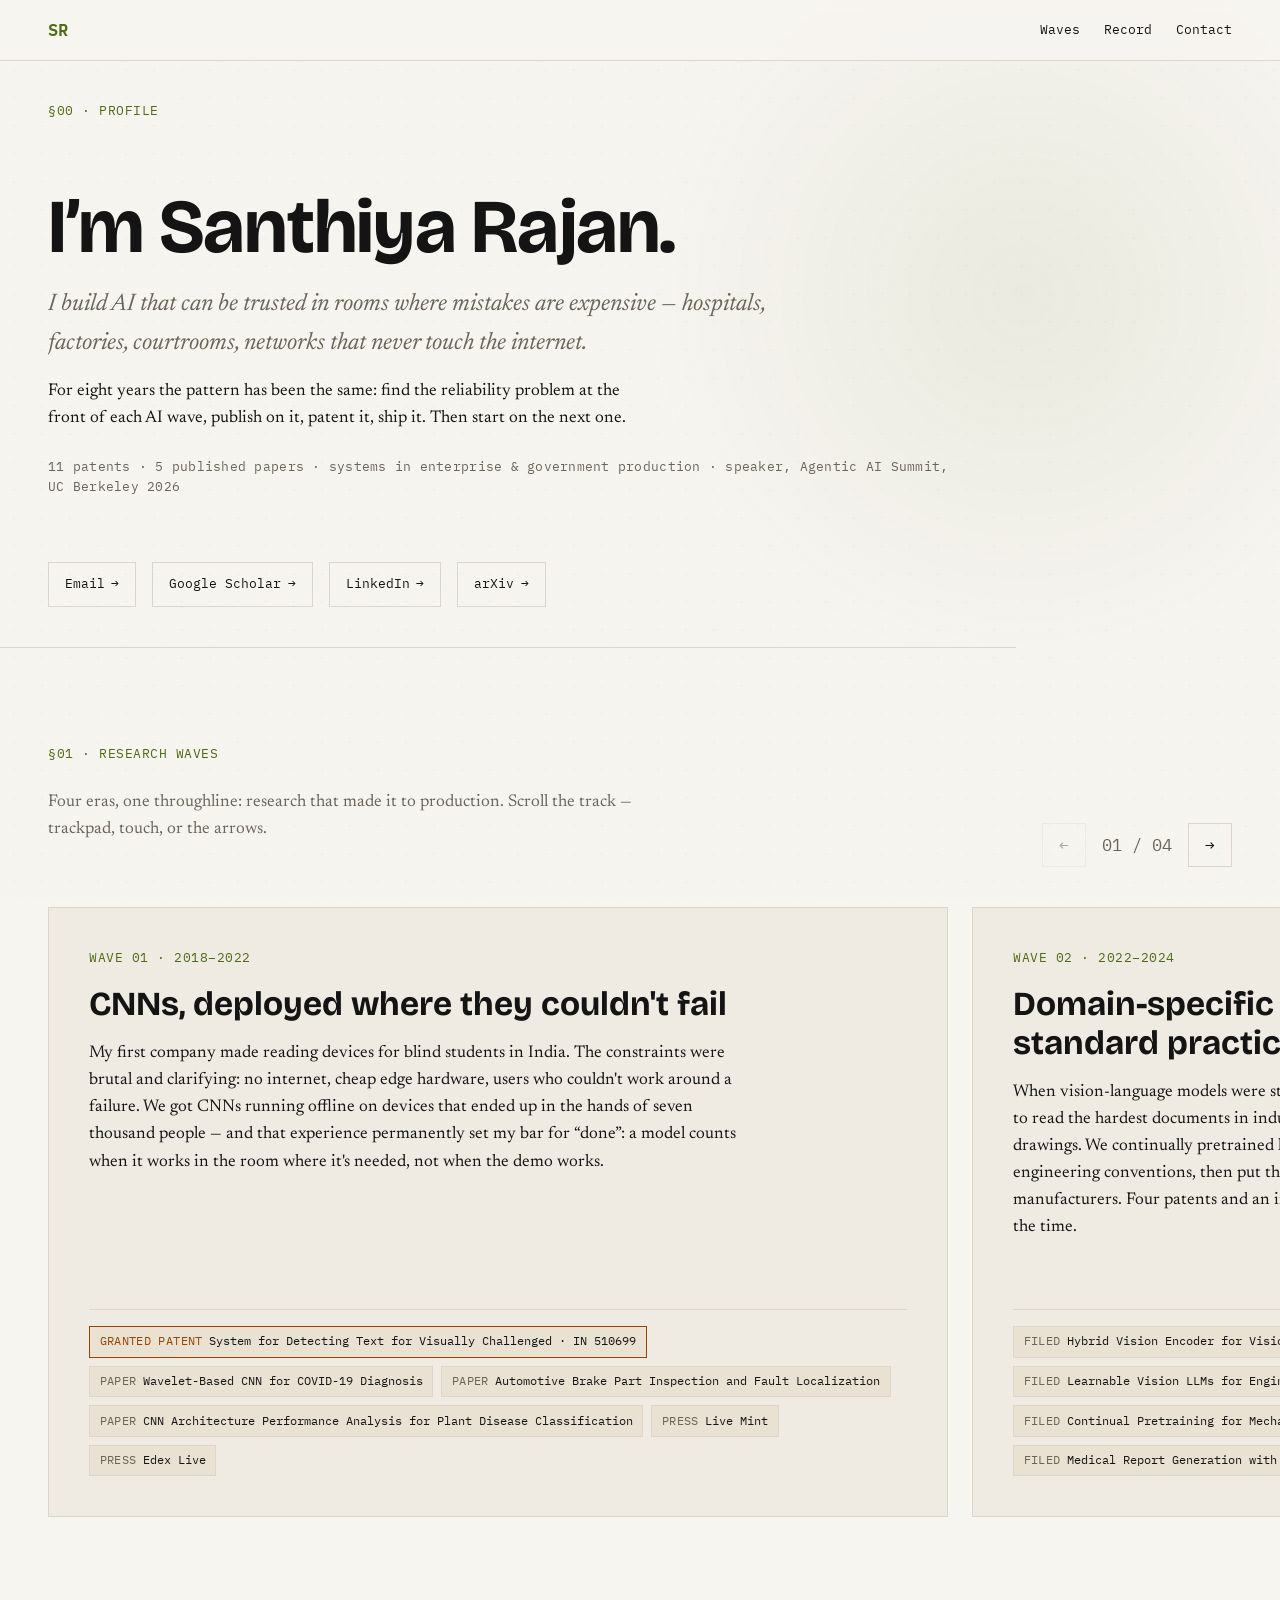
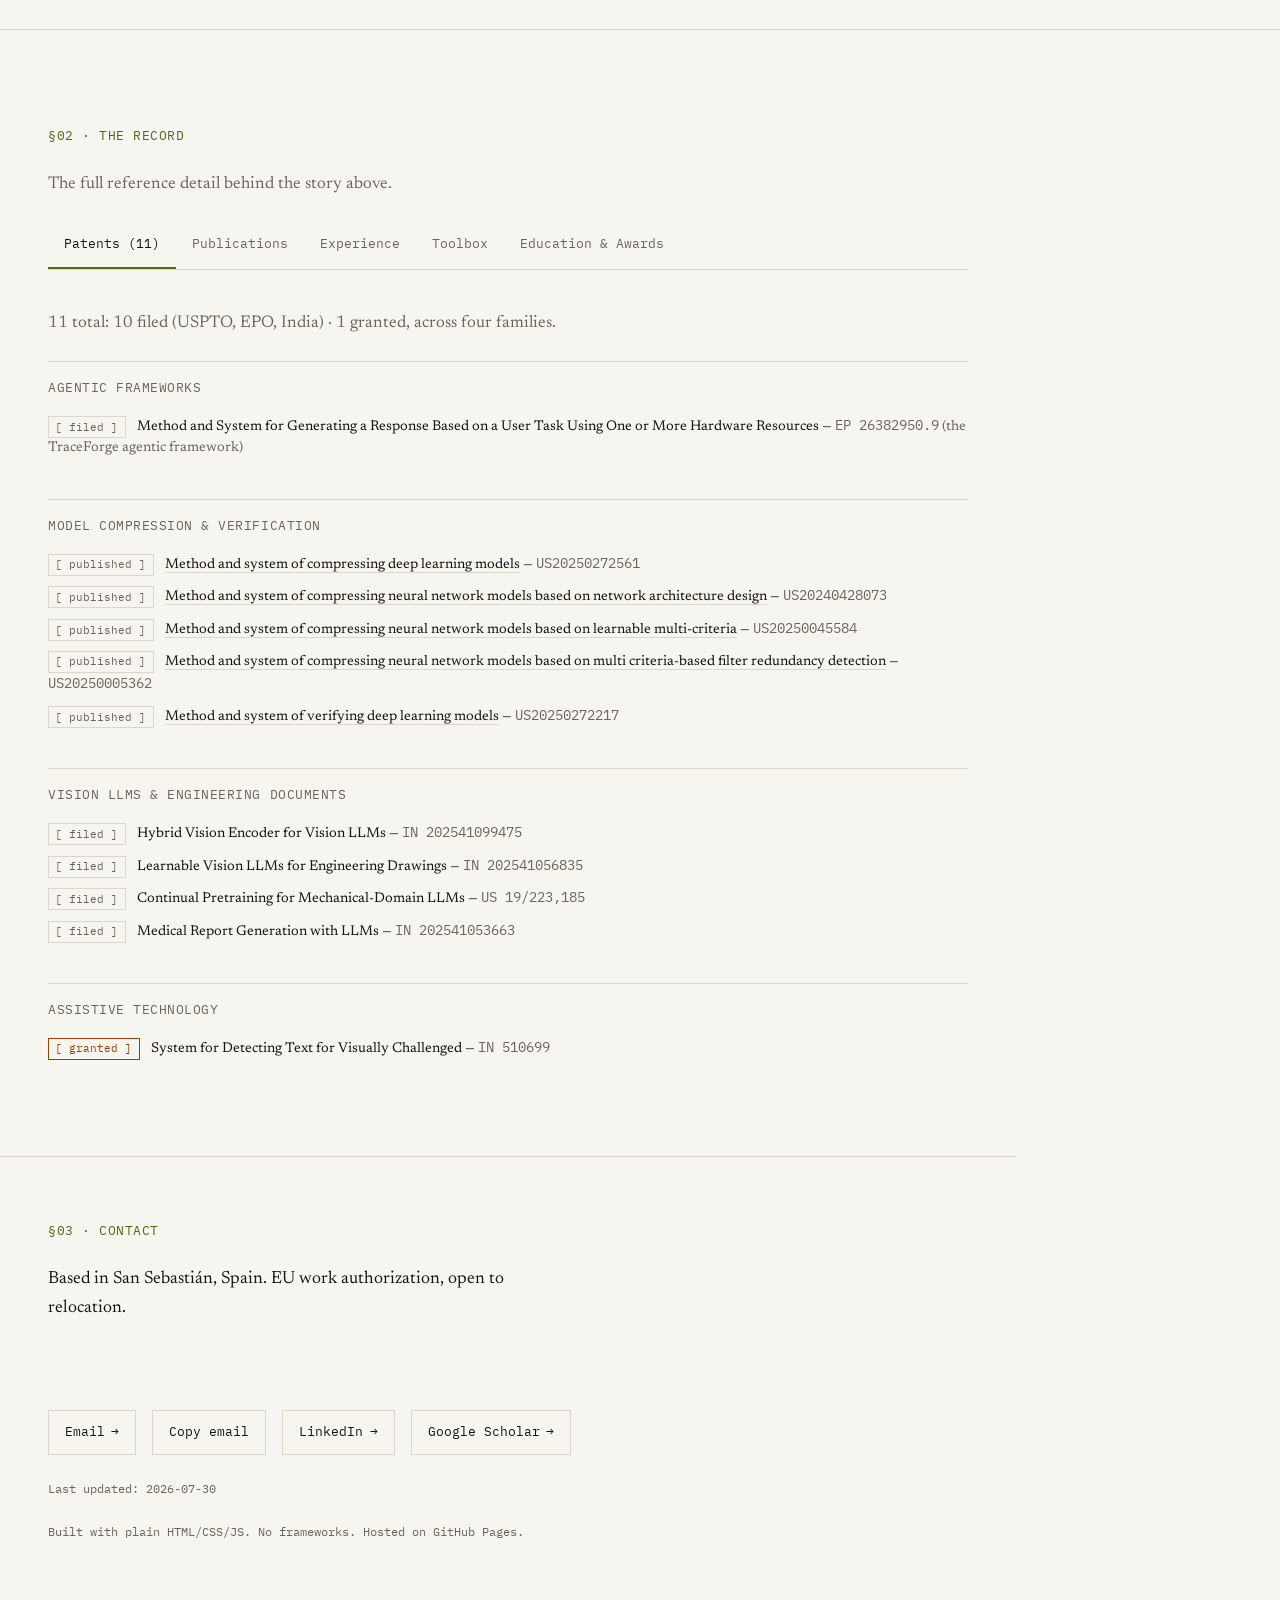
==== commit 6e177716: "content: human-voice rewrite, remove hero graph, photo-ready hero Co-Authored-By: Claude Fable 5 <no" ====
--- a/index.html
+++ b/index.html
@@ -4,13 +4,13 @@
 <meta charset="UTF-8">
 <meta name="viewport" content="width=device-width, initial-scale=1.0">
 <title>Santhiya Rajan — Applied AI Research Scientist</title>
-<meta name="description" content="Santhiya Rajan — applied AI research scientist. Three research waves, from edge CNNs to domain-specific vision-LLMs to agent verification, each carried from first paper to filed patent to production. 11 patents (1 granted), 5 published papers, systems in production on 3 continents.">
+<meta name="description" content="I'm Santhiya Rajan. I build AI that can be trusted in rooms where mistakes are expensive — hospitals, factories, courtrooms, air-gapped networks. 11 patents, 5 published papers, systems in enterprise and government production.">
 <link rel="canonical" href="https://immanuelihs.github.io/">
 <link rel="icon" type="image/svg+xml" href="assets/img/favicon.svg">
 
 <meta property="og:type" content="website">
 <meta property="og:title" content="Santhiya Rajan — Applied AI Research Scientist">
-<meta property="og:description" content="Applied AI research scientist — CNNs at the edge, domain-specific vision-LLMs, agent verification. Each wave carried from first paper to filed patent to production. 11 patents, 1 granted.">
+<meta property="og:description" content="I build AI that can be trusted in rooms where mistakes are expensive. 11 patents, 5 published papers, systems in enterprise and government production.">
 <meta property="og:url" content="https://immanuelihs.github.io/">
 <meta name="twitter:card" content="summary">
 <meta name="twitter:title" content="Santhiya Rajan — Applied AI Research Scientist">
@@ -69,8 +69,10 @@
 
   <div class="hero__inner">
     <div class="hero__text">
-      <h1 class="hero__name reveal-clip">Santhiya Rajan</h1>
-      <p class="hero__tagline reveal-clip">Applied AI research scientist. Three research waves — CNNs at the edge, domain-specific vision-LLMs, agent verification — each carried from first paper to filed patent to production.</p>
+      <h1 class="hero__name reveal-clip">I&rsquo;m Santhiya Rajan.</h1>
+      <p class="hero__tagline reveal-clip">I build AI that can be trusted in rooms where mistakes are expensive — hospitals, factories, courtrooms, networks that never touch the internet.</p>
+      <p class="hero__body prose reveal-up">For eight years the pattern has been the same: find the reliability problem at the front of each AI wave, publish on it, patent it, ship it. Then start on the next one.</p>
+      <p class="hero__meta mono reveal-up">11 patents · 5 published papers · systems in enterprise &amp; government production · speaker, Agentic AI Summit, UC Berkeley 2026</p>
 
       <div class="cta-row reveal-up">
         <a class="cta" href="mailto:immanuelihs@gmail.com" id="cta-email">Email <span class="mono">→</span></a>
@@ -78,37 +80,14 @@
         <a class="cta" href="https://www.linkedin.com/in/santhiya-rajan-990300259/" target="_blank" rel="noopener">LinkedIn <span class="mono">→</span></a>
         <a class="cta" href="https://arxiv.org/abs/2606.18037" target="_blank" rel="noopener">arXiv <span class="mono">→</span></a>
       </div>
-
-      <ul class="stat-chips reveal-up" aria-label="Career snapshot">
-        <li class="stat-chip mono">8+ years</li>
-        <li class="stat-chip mono">11 patents, 1 granted</li>
-        <li class="stat-chip mono">5 published papers + 3 under review</li>
-        <li class="stat-chip mono">production systems on 3 continents</li>
-      </ul>
-    </div>
-
-    <!-- headshot slot: replace/supplement hero graphic here -->
-    <figure class="hero__graphic reveal-up" aria-hidden="true">
-      <svg viewBox="0 0 480 360" class="dag-svg" role="img" aria-label="Abstract diagram of a small directed graph, six nodes and seven edges, representing a provenance graph.">
-        <g class="dag-edges">
-          <path class="dag-edge" d="M90,60 L230,50" />
-          <path class="dag-edge" d="M90,60 L120,190" />
-          <path class="dag-edge" d="M230,50 L360,90" />
-          <path class="dag-edge" d="M230,50 L120,190" />
-          <path class="dag-edge" d="M120,190 L260,230" />
-          <path class="dag-edge" d="M360,90 L260,230" />
-          <path class="dag-edge" d="M260,230 L380,300" />
-        </g>
-        <g class="dag-nodes">
-          <circle class="dag-node" cx="90" cy="60" r="9" />
-          <circle class="dag-node" cx="230" cy="50" r="9" />
-          <circle class="dag-node" cx="360" cy="90" r="9" />
-          <circle class="dag-node" cx="120" cy="190" r="9" />
-          <circle class="dag-node" cx="260" cy="230" r="9" />
-          <circle class="dag-node" cx="380" cy="300" r="9" />
-        </g>
-      </svg>
+    </div>
+
+    <!-- HEADSHOT: when assets/img/headshot.jpg exists, uncomment this block
+         and add class "hero--with-photo" to the <section class="hero"> above.
+    <figure class="hero__photo reveal-up">
+      <img src="assets/img/headshot.jpg" alt="Santhiya Rajan" width="480" height="480" loading="eager">
     </figure>
+    -->
   </div>
 </section>
 
@@ -131,7 +110,7 @@
     <article class="wave-panel" id="wave-panel-1" role="group" aria-roledescription="slide" aria-label="1 of 4" tabindex="-1">
       <p class="wave-panel__eyebrow mono">WAVE 01 · 2018–2022</p>
       <h2 class="wave-panel__title">CNNs, deployed where they couldn't fail</h2>
-      <p class="wave-panel__text prose">I started where production constraints were hardest: offline CNN document readers for visually challenged users, running entirely on edge hardware in blind schools across India — 7,000+ users, $3M+ in government grants, and a granted patent. In parallel I published applied CNN research: wavelet-based COVID-19 diagnosis, automotive brake-part defect detection, plant-disease classification. The lesson that stuck: a model only counts when it works in the room where it's needed.</p>
+      <p class="wave-panel__text prose">My first company made reading devices for blind students in India. The constraints were brutal and clarifying: no internet, cheap edge hardware, users who couldn't work around a failure. We got CNNs running offline on devices that ended up in the hands of seven thousand people — and that experience permanently set my bar for &ldquo;done&rdquo;: a model counts when it works in the room where it's needed, not when the demo works.</p>
       <div class="artifact-row">
         <span class="artifact artifact--granted"><span class="artifact__kind">granted patent</span> System for Detecting Text for Visually Challenged · IN 510699</span>
         <a class="artifact" href="https://iopscience.iop.org/article/10.1088/1757-899X/1084/1/012015/meta" target="_blank" rel="noopener"><span class="artifact__kind">paper</span> Wavelet-Based CNN for COVID-19 Diagnosis</a>
@@ -145,7 +124,7 @@
     <article class="wave-panel" id="wave-panel-2" role="group" aria-roledescription="slide" aria-label="2 of 4" tabindex="-1">
       <p class="wave-panel__eyebrow mono">WAVE 02 · 2022–2024</p>
       <h2 class="wave-panel__title">Domain-specific vision-LLMs, before they were standard practice</h2>
-      <p class="wave-panel__text prose">At a CTO office I bet early on domain-specific vision-language models — continual pretraining and QLoRA on hybrid ViT backbones so they could genuinely read CAD assemblies, P&amp;ID and electrical drawings. That work went to production extracting from 300K+ engineering documents for Fortune 500 industrial manufacturers, plus a self-improving CAD QC agent worth a 40% designer-productivity gain. Four patents came out of this wave: hybrid vision encoders, learnable vision-LLMs for engineering drawings, mechanical-domain continual pretraining, and LLM-based medical report generation.</p>
+      <p class="wave-panel__text prose">When vision-language models were still a research curiosity, I was betting they could learn to read the hardest documents in industry — CAD assemblies, P&amp;ID diagrams, electrical drawings. We continually pretrained hybrid ViT backbones until they genuinely understood engineering conventions, then put them to work in production for Fortune 500 manufacturers. Four patents and an internal award later, that bet looks obvious. It wasn't at the time.</p>
       <div class="artifact-row">
         <span class="artifact"><span class="artifact__kind">filed</span> Hybrid Vision Encoder for Vision LLMs · IN 202541099475</span>
         <span class="artifact"><span class="artifact__kind">filed</span> Learnable Vision LLMs for Engineering Drawings · IN 202541056835</span>
@@ -158,7 +137,7 @@
     <article class="wave-panel" id="wave-panel-3" role="group" aria-roledescription="slide" aria-label="3 of 4" tabindex="-1">
       <p class="wave-panel__eyebrow mono">THE CONSTANT · 2022–now</p>
       <h2 class="wave-panel__title">The efficiency thread that runs through everything</h2>
-      <p class="wave-panel__text prose">Every wave had the same constraint: the model must fit the hardware in the room. I patented multi-criteria structured pruning — 70% compression with under 1% accuracy loss — and automated model verification, five published US applications in all, then extended the same instinct to training-free self-speculative decoding on H200s: lossless 1.34–1.67× latency reduction (2.88× peak) across Gemma, Qwen3, and Mistral. The same discipline puts a 100 ms hazard-detection loop on a Jetson Orin Nano in a product line launching 2027.</p>
+      <p class="wave-panel__text prose">Running through everything is one obsession: the model has to fit the hardware in the room — often a Jetson, sometimes air-gapped, never a datacenter. That produced five published US patents on structured pruning and model verification, and more recently training-free speculative decoding that speeds up LLMs without changing a single output token. Compression and verification look like different fields; done right, they're the same discipline — knowing exactly what a model can afford to lose.</p>
       <div class="artifact-row">
         <a class="artifact" href="https://patents.google.com/patent/US20250272561A1/en" target="_blank" rel="noopener"><span class="artifact__kind">published</span> Method and system of compressing deep learning models · US20250272561A1</a>
         <a class="artifact" href="https://patents.google.com/patent/US20240428073A1/en" target="_blank" rel="noopener"><span class="artifact__kind">published</span> Method and system of compressing neural network models based on network architecture design · US20240428073A1</a>
@@ -171,7 +150,7 @@
     <article class="wave-panel" id="wave-panel-4" role="group" aria-roledescription="slide" aria-label="4 of 4" tabindex="-1">
       <p class="wave-panel__eyebrow mono">WAVE 03 · 2024–now</p>
       <h2 class="wave-panel__title">Agent verification &amp; faithfulness — the current frontier</h2>
-      <p class="wave-panel__text prose">Now I work on whether you can trust what an agent says — both halves of it. ProvenanceGuard verifies an agent's claims against the sources it actually used (+47% grounding accuracy). Lacuna catches the failure nobody else checks: facts silently dropped, not fabricated (omission F1 0.603→0.747, beating an LLM-judge baseline at ~20× smaller). TraceForge hardens validated agent behavior into replayable DAGs — 73% of production traffic served from frozen workflows. My latest paper attributes omissions layer-by-layer through air-gapped pipelines and finds 68% originate in deterministic middleware, not the model. Deployed for an enterprise technology partner and a European national government; presenting at the Agentic AI Summit, UC Berkeley.</p>
+      <p class="wave-panel__text prose">Today I work on the question that decides whether agents get deployed at all: can you trust what they say? I've built both halves of the answer. ProvenanceGuard checks that an agent's claims trace to the right sources; Lacuna catches what agents silently leave out — the failure hallucination-checkers structurally can't see. TraceForge freezes validated agent behavior into replayable workflows for regulated industries. My latest research traces omissions layer by layer through the pipeline — and finds most of them aren't the model's fault. This work runs in production with an enterprise technology partner and a European national government, and I'm presenting it at UC Berkeley's Agentic AI Summit.</p>
       <div class="artifact-row">
         <a class="artifact" href="https://arxiv.org/abs/2606.18037" target="_blank" rel="noopener"><span class="artifact__kind">paper</span> ProvenanceGuard · arXiv:2606.18037</a>
         <a class="artifact" href="https://arxiv.org/abs/2607.22448" target="_blank" rel="noopener"><span class="artifact__kind">paper</span> Where Facts Go Missing · arXiv:2607.22448</a>
--- a/css/style.css
+++ b/css/style.css
@@ -181,49 +181,38 @@
 }
 .hero__inner {
   display: grid;
-  grid-template-columns: 1fr auto;
+  grid-template-columns: 1fr;
   gap: var(--space-6);
   align-items: center;
   margin-top: var(--space-5);
 }
-.hero__graphic {
-  width: 160px;
+.hero__body {
+  max-width: 58ch;
+  margin-top: var(--space-3);
+}
+.hero__meta {
+  font-size: var(--fs-mono);
+  color: var(--muted);
+  margin-top: var(--space-4);
+  letter-spacing: 0.02em;
+}
+/* two-column variant, activated once assets/img/headshot.jpg exists:
+   add class "hero--with-photo" on the .hero section and uncomment the
+   <figure class="hero__photo"> block in index.html */
+.hero--with-photo .hero__inner {
+  grid-template-columns: 1fr auto;
+}
+.hero__photo {
   justify-self: end;
-  opacity: 0.85;
-}
-.dag-svg { width: 100%; height: auto; }
-.dag-edge {
-  fill: none;
-  stroke: var(--hairline);
-  stroke-width: 1.5;
-}
-.dag-node {
-  fill: var(--bg);
-  stroke: var(--accent);
-  stroke-width: 2;
-}
-/* draw-on animation for the DAG */
-.dag-edge {
-  stroke-dasharray: 260;
-  stroke-dashoffset: 260;
-  animation: draw 1.6s var(--ease-out) forwards;
-}
-.dag-nodes .dag-node {
-  opacity: 0;
-  animation: fadein 0.5s var(--ease-out) forwards;
-}
-.dag-nodes .dag-node:nth-of-type(1) { animation-delay: 0.1s; }
-.dag-nodes .dag-node:nth-of-type(2) { animation-delay: 0.5s; }
-.dag-nodes .dag-node:nth-of-type(3) { animation-delay: 0.8s; }
-.dag-nodes .dag-node:nth-of-type(4) { animation-delay: 0.9s; }
-.dag-nodes .dag-node:nth-of-type(5) { animation-delay: 1.2s; }
-.dag-nodes .dag-node:nth-of-type(6) { animation-delay: 1.5s; }
-@keyframes draw { to { stroke-dashoffset: 0; } }
-@keyframes fadein { to { opacity: 1; } }
-
-@media (prefers-reduced-motion: reduce) {
-  .dag-edge { stroke-dashoffset: 0; animation: none; }
-  .dag-node { opacity: 1; animation: none; }
+  width: clamp(180px, 22vw, 300px);
+}
+.hero__photo img {
+  display: block;
+  width: 100%;
+  height: auto;
+  aspect-ratio: 1 / 1;
+  object-fit: cover;
+  border: 2px solid var(--hairline);
 }
 
 /* ---------- CTA row ---------- */
@@ -249,21 +238,6 @@
   color: var(--accent);
 }
 .cta--btn { background: transparent; color: var(--text); border: 1px solid var(--hairline); }
-
-/* ---------- hero stat chips ---------- */
-.stat-chips {
-  display: flex;
-  flex-wrap: wrap;
-  gap: 0.6rem;
-  margin-top: var(--space-4);
-}
-.stat-chip {
-  font-size: var(--fs-mono);
-  color: var(--text);
-  background: var(--chip);
-  border: 1px solid var(--hairline);
-  padding: 0.4rem 0.75rem;
-}
 
 /* ---------- link underline on hover (prose links) ---------- */
 .prose a, .entry__link a, .pub-list a, .patent-list a {
@@ -569,8 +543,8 @@
    responsive
    ============================================================ */
 @media (max-width: 900px) {
-  .hero__inner { grid-template-columns: 1fr; }
-  .hero__graphic { justify-self: start; width: 140px; margin-top: var(--space-3); order: -1; }
+  .hero__inner, .hero--with-photo .hero__inner { grid-template-columns: 1fr; }
+  .hero__photo { justify-self: start; width: 160px; margin-top: var(--space-3); order: -1; }
   .entry { grid-template-columns: 1fr; gap: var(--space-2); }
   .wave-panel { width: min(88vw, 900px); }
 }
@@ -592,7 +566,7 @@
    print
    ============================================================ */
 @media print {
-  .top-nav, .scroll-progress, .dot-grid, .grain, .hero__graphic, .skip-link, .wave-controls {
+  .top-nav, .scroll-progress, .dot-grid, .grain, .hero__photo, .skip-link, .wave-controls {
     display: none !important;
   }
   body::before { display: none !important; }
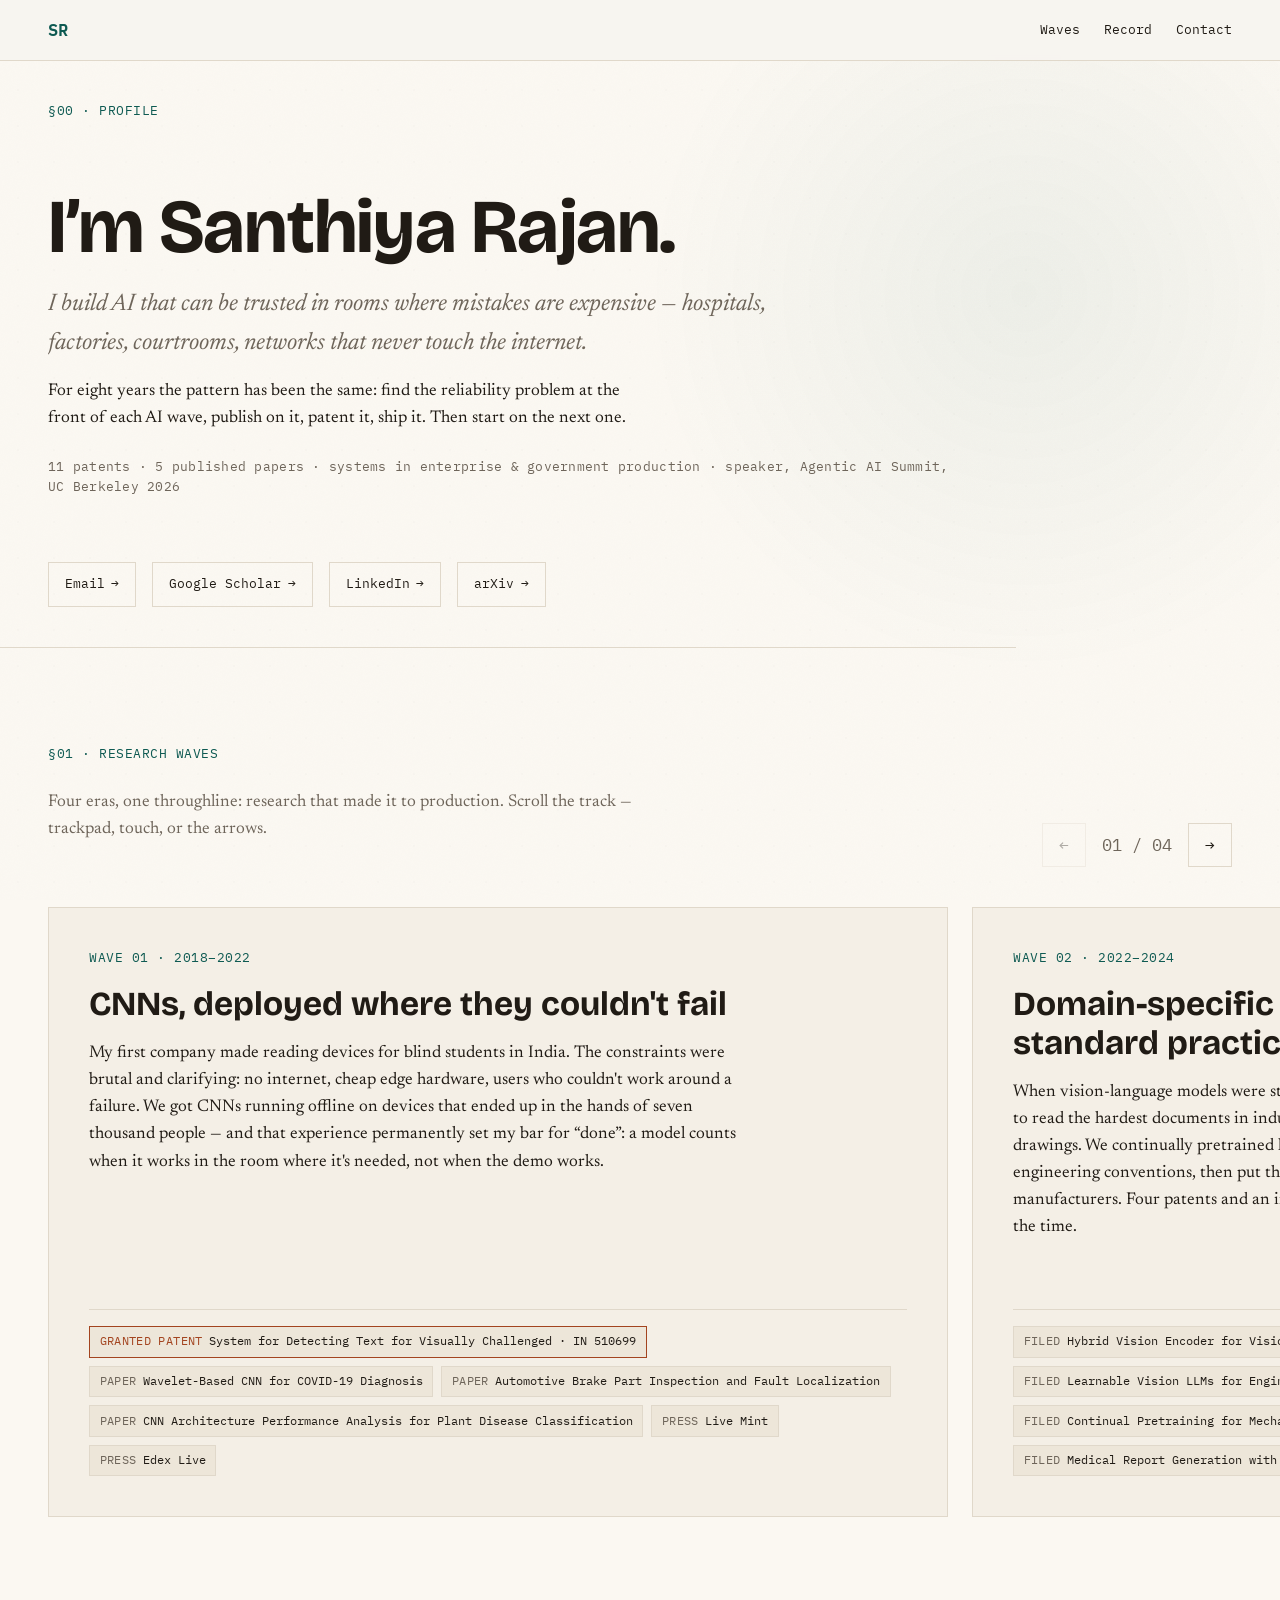
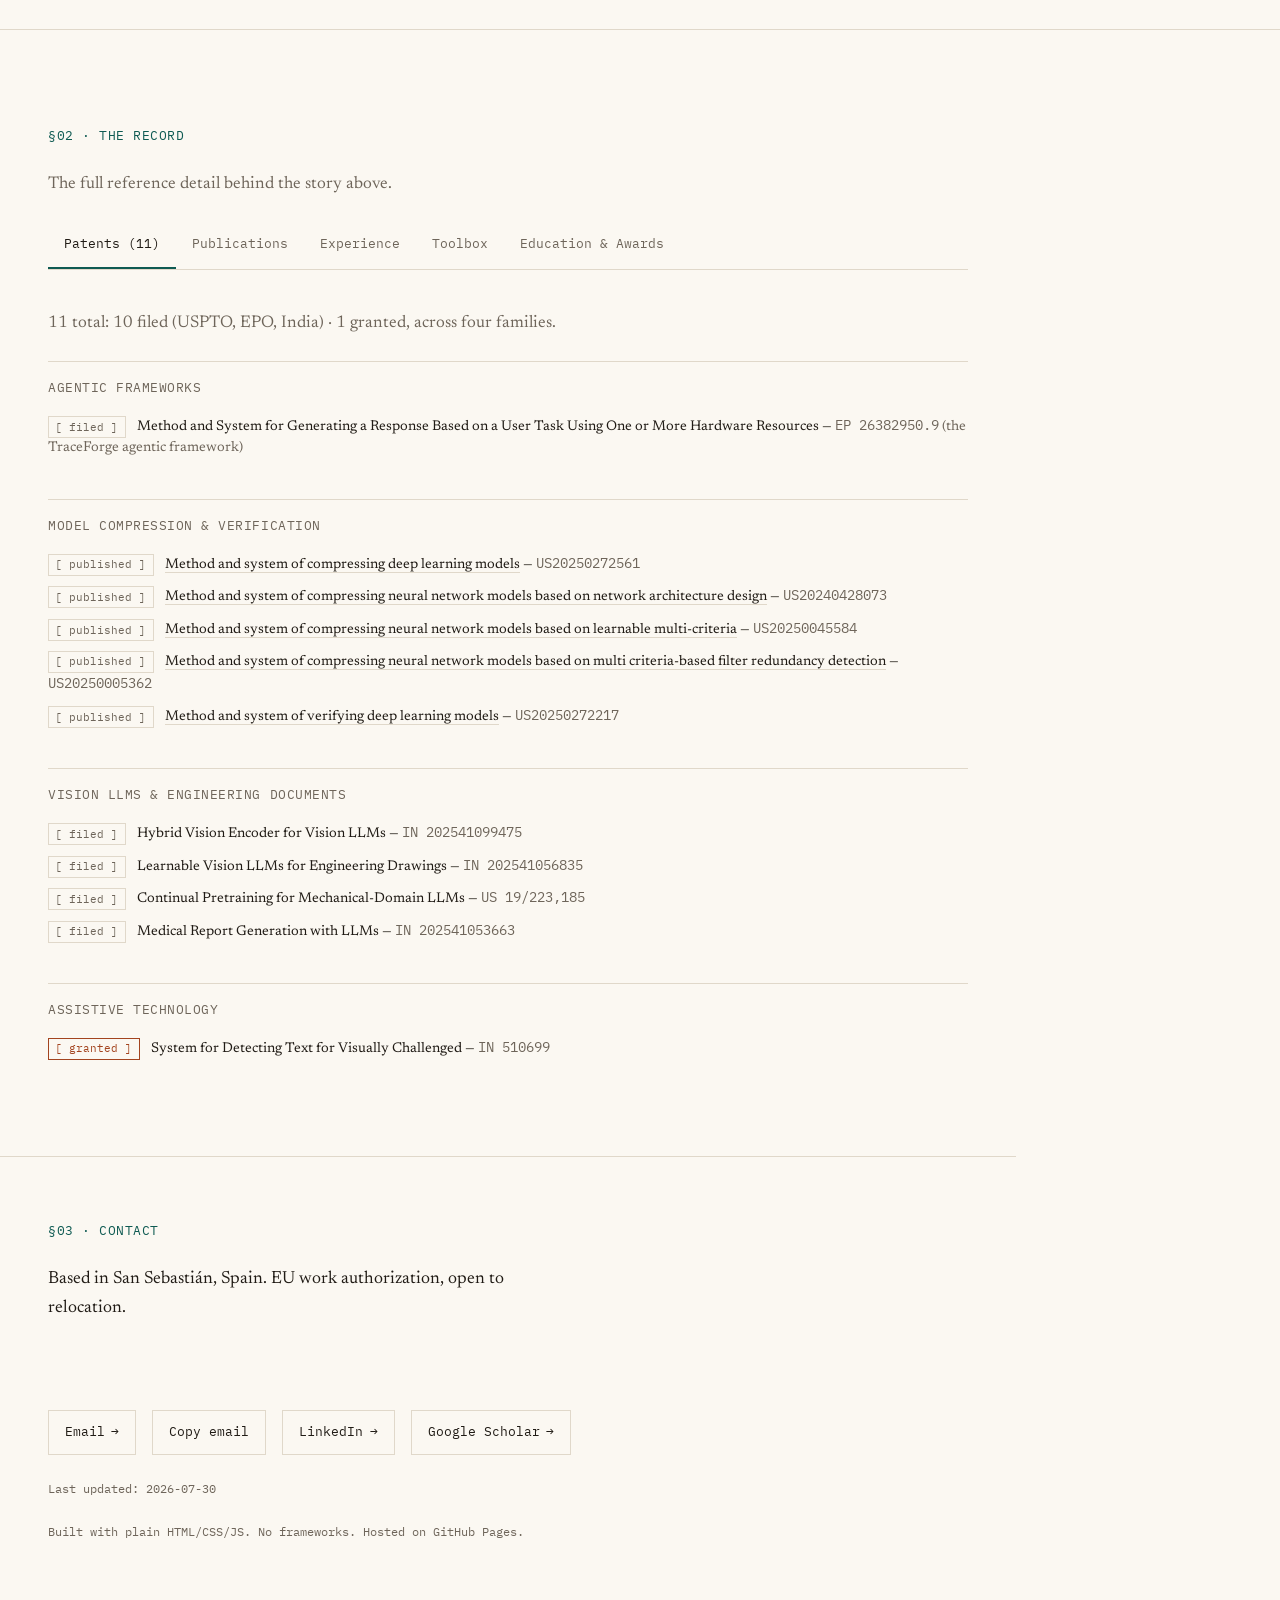
==== commit f3f2d950: "style: editorial ivory/teal palette, soften atmosphere layers Co-Authored-By: Claude Fable 5 <norepl" ====
--- a/index.html
+++ b/index.html
@@ -8,6 +8,7 @@
 <link rel="canonical" href="https://immanuelihs.github.io/">
 <link rel="icon" type="image/svg+xml" href="assets/img/favicon.svg">
 
+<meta name="theme-color" content="#FBF8F2">
 <meta property="og:type" content="website">
 <meta property="og:title" content="Santhiya Rajan — Applied AI Research Scientist">
 <meta property="og:description" content="I build AI that can be trusted in rooms where mistakes are expensive. 11 patents, 5 published papers, systems in enterprise and government production.">
--- a/css/tokens.css
+++ b/css/tokens.css
@@ -2,19 +2,20 @@
    tokens.css — design tokens only (color / type / space / motion)
    ============================================================ */
 :root {
-  /* --- color: warm-paper light theme ---
-     bg/surface/chip form a light-to-slightly-deeper paper ramp (inverse of the
-     old dark ramp). text/muted/accent/granted all verified >=4.5:1 against both
-     bg and surface (WCAG AA body text) — see contrast check in repo history. */
-  --bg:            #F7F5F0;
-  --surface:       #EFEBE3;
-  --chip:          #E9E1D2;
-  --hairline:      #DCD6CA;
-  --muted:         #6B6459;
-  --text:          #141414;
-  --accent:        #4F6B14;
-  --accent-dim:    #3A4F0D;
-  --granted:       #9C4200;
+  /* --- color: warm-ivory editorial theme ---
+     bg/surface/chip form an ivory-to-linen paper ramp. Accent is a deep teal
+     (editorial/scientific register, deliberately not an editor-theme lime),
+     with terracotta reserved for granted-patent emphasis. text/muted/accent/
+     granted all >=4.5:1 against bg and surface (WCAG AA body text). */
+  --bg:            #FBF8F2;
+  --surface:       #F4EFE6;
+  --chip:          #EDE6D9;
+  --hairline:      #E0D8CA;
+  --muted:         #6E655A;
+  --text:          #201B15;
+  --accent:        #0E5A52;
+  --accent-dim:    #0A423C;
+  --granted:       #A3441F;
 
   /* --- type --- */
   --font-display: "Bricolage Grotesque", "Helvetica Neue", Arial, sans-serif;
--- a/css/style.css
+++ b/css/style.css
@@ -57,9 +57,9 @@
   inset: 0;
   z-index: 0;
   pointer-events: none;
-  background-image: radial-gradient(circle, rgba(20, 20, 20, 0.55) 1px, transparent 1px);
-  background-size: 28px 28px;
-  opacity: 0.05;
+  background-image: radial-gradient(circle, rgba(32, 27, 21, 0.5) 1px, transparent 1px);
+  background-size: 36px 36px;
+  opacity: 0.025;
 }
 .grain {
   position: fixed;
@@ -79,7 +79,7 @@
   height: 60vw;
   max-width: 800px;
   max-height: 800px;
-  background: radial-gradient(circle, rgba(79, 107, 20, 0.07), transparent 70%);
+  background: radial-gradient(circle, rgba(14, 90, 82, 0.06), transparent 70%);
   z-index: 0;
   pointer-events: none;
 }
